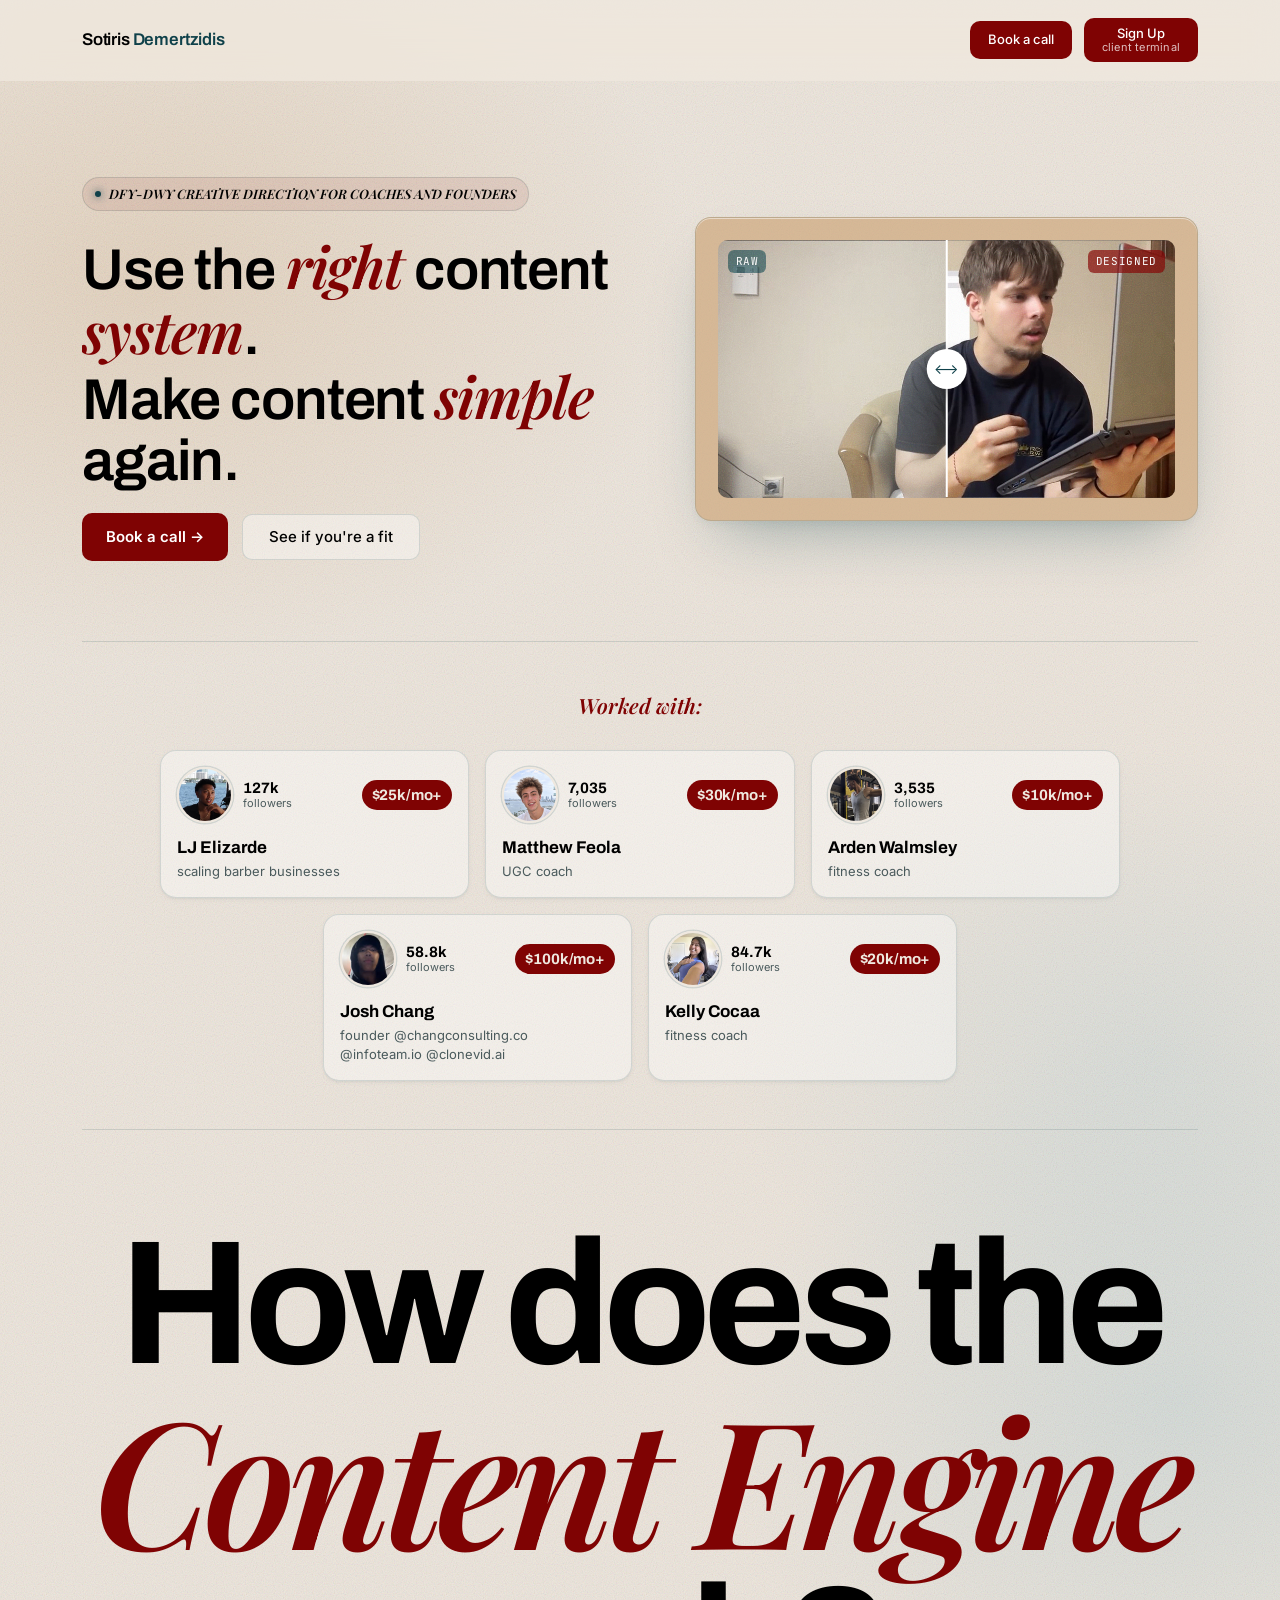
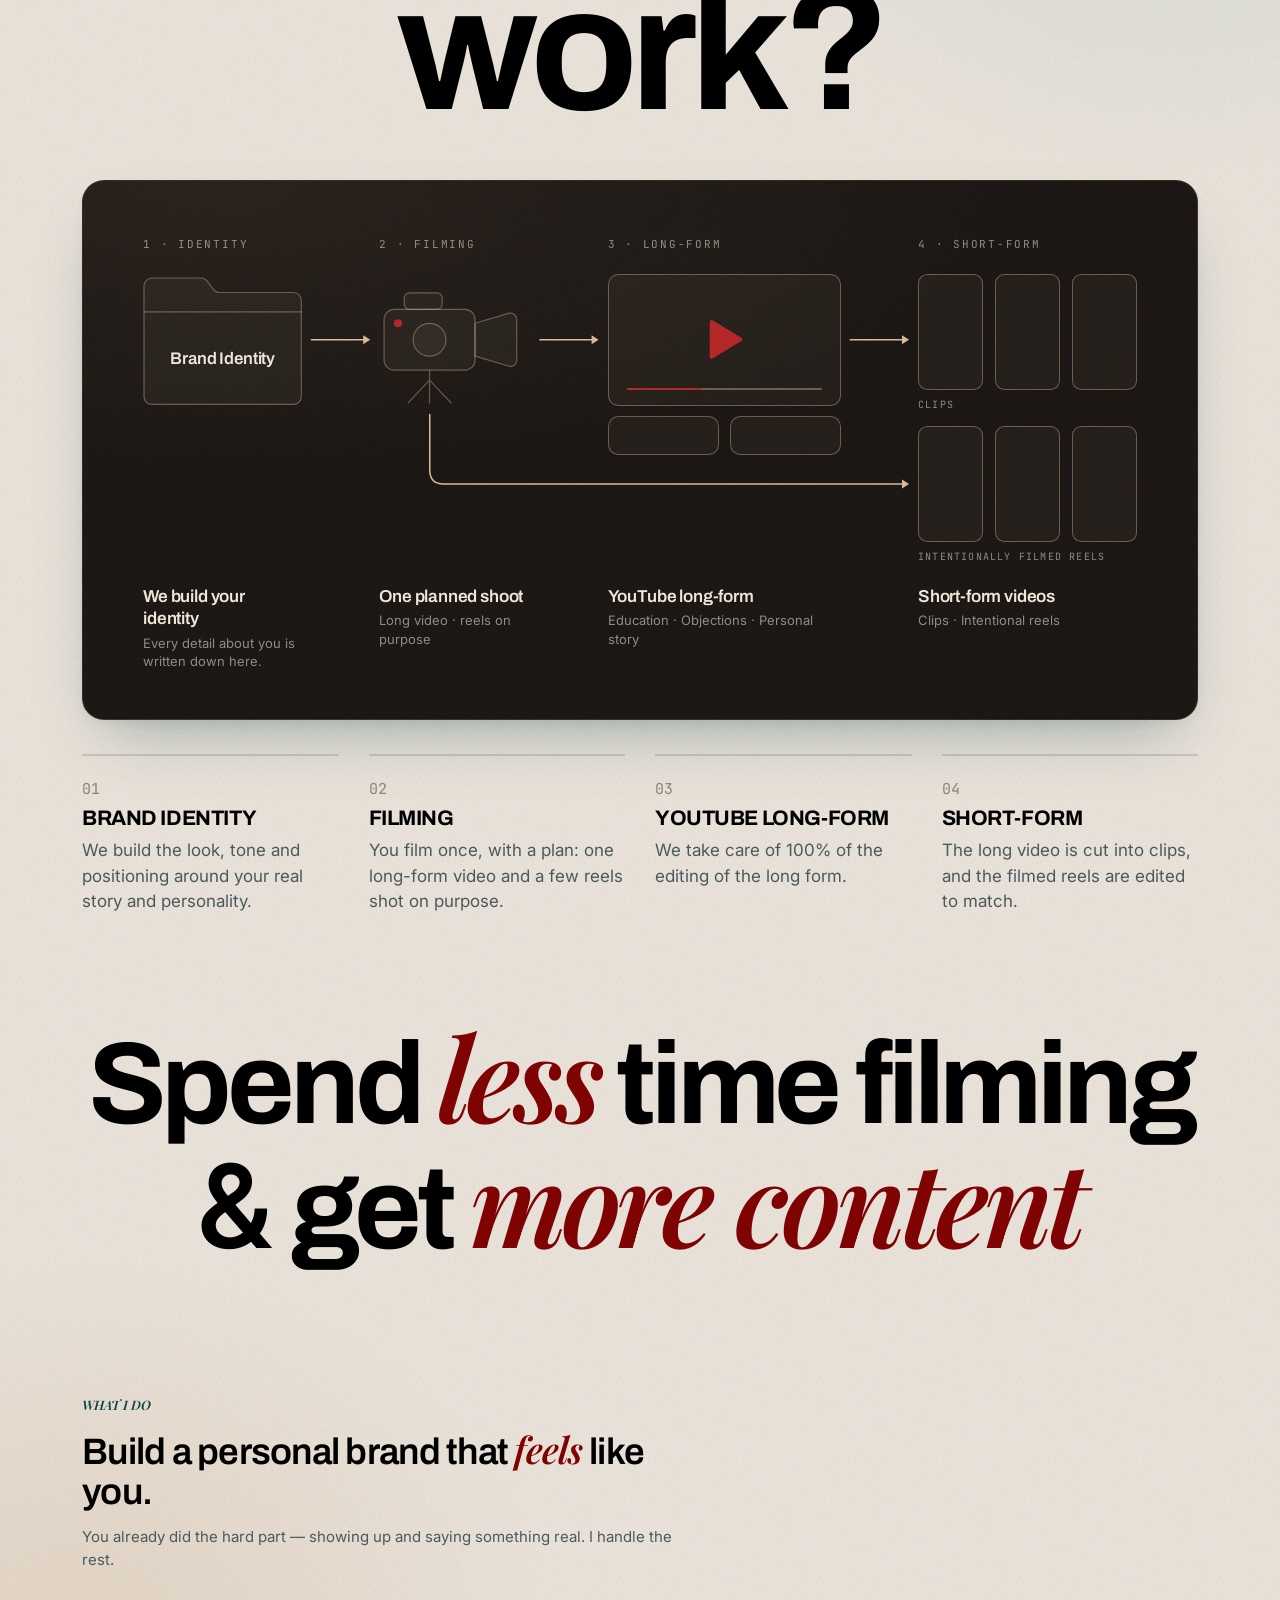
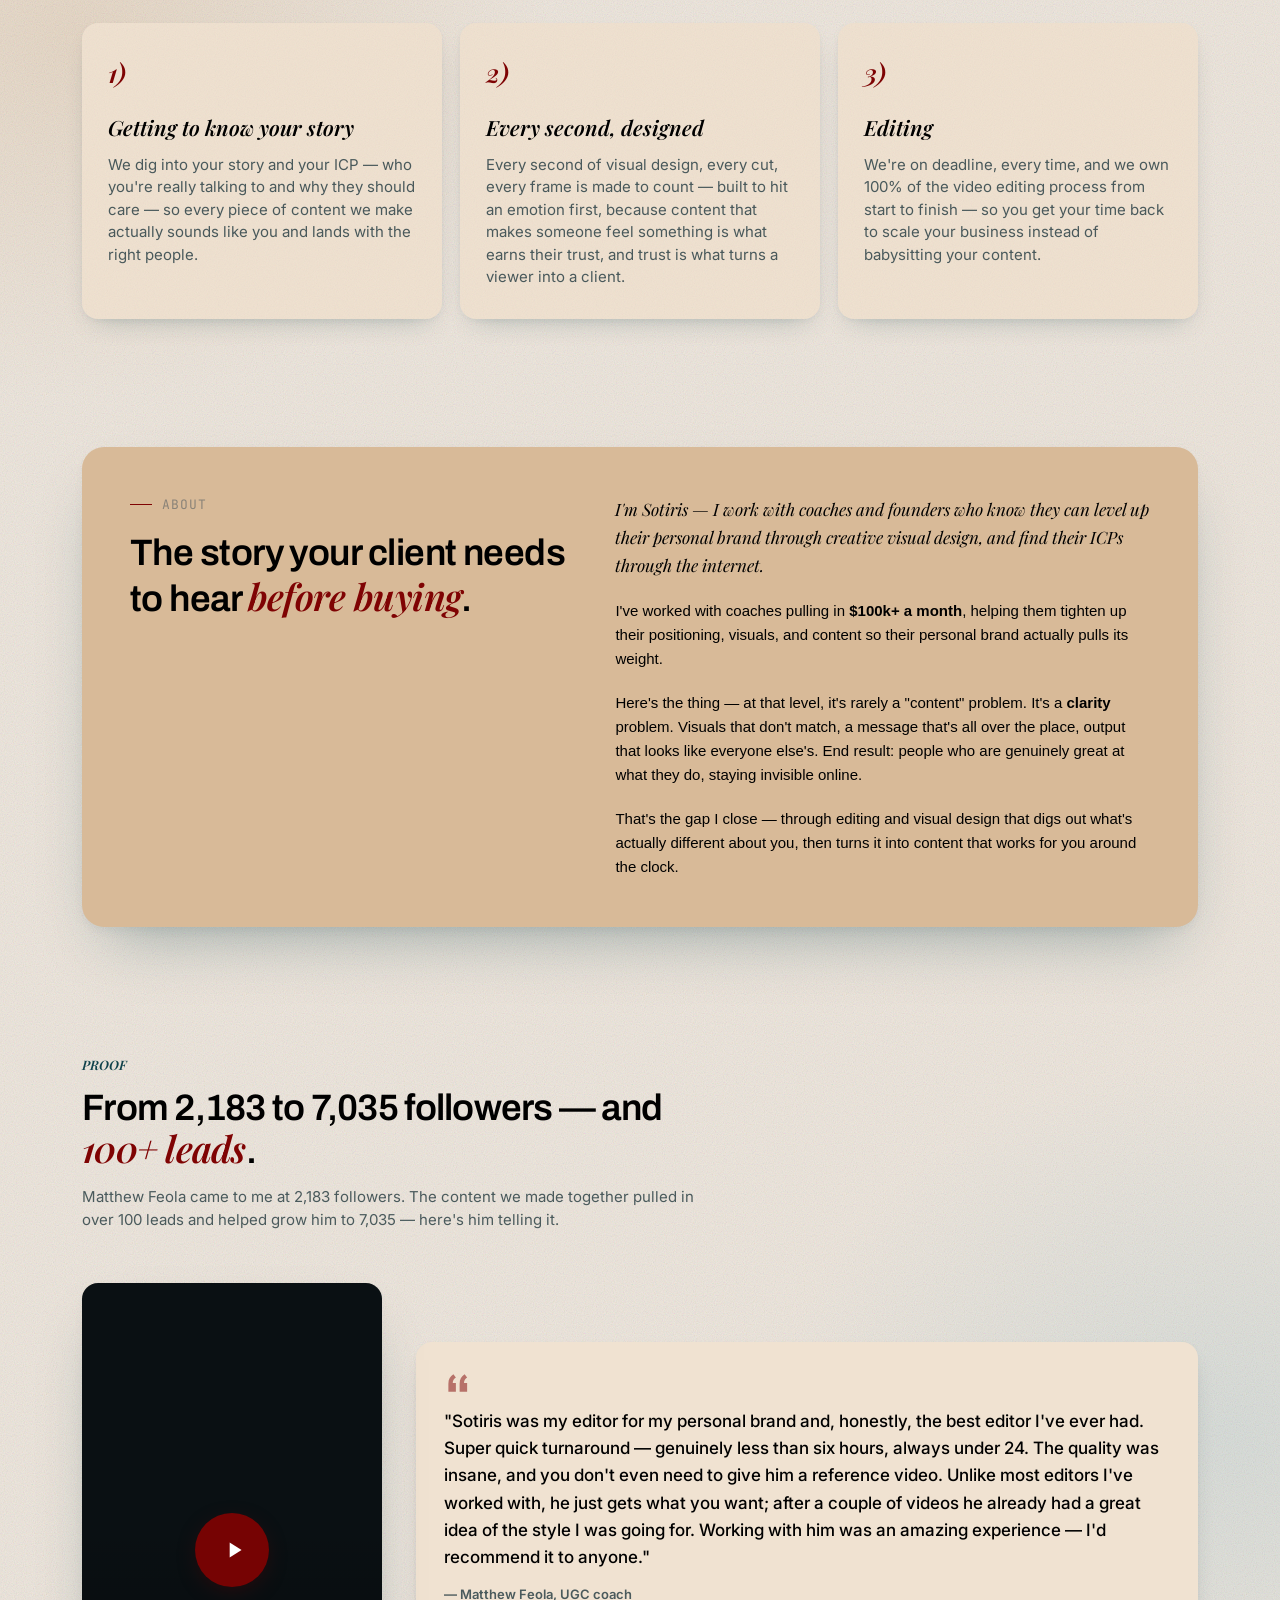
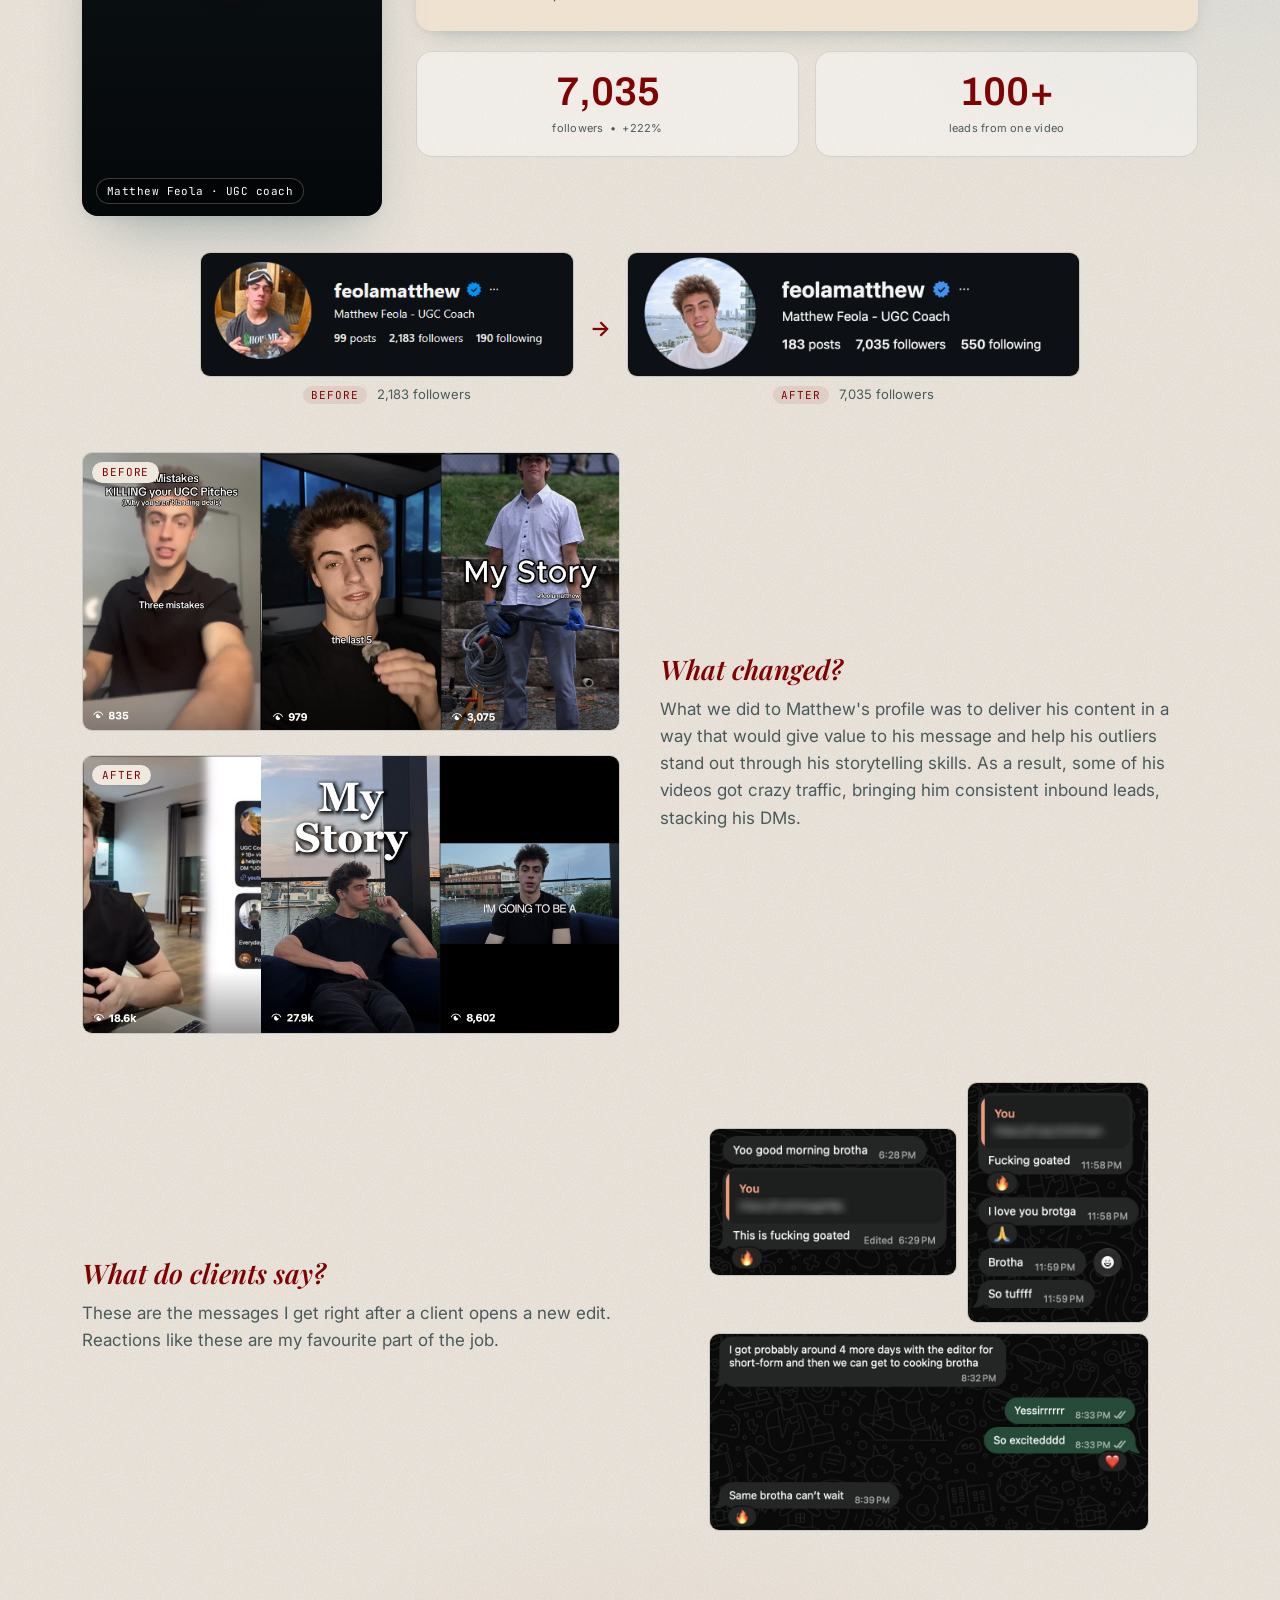
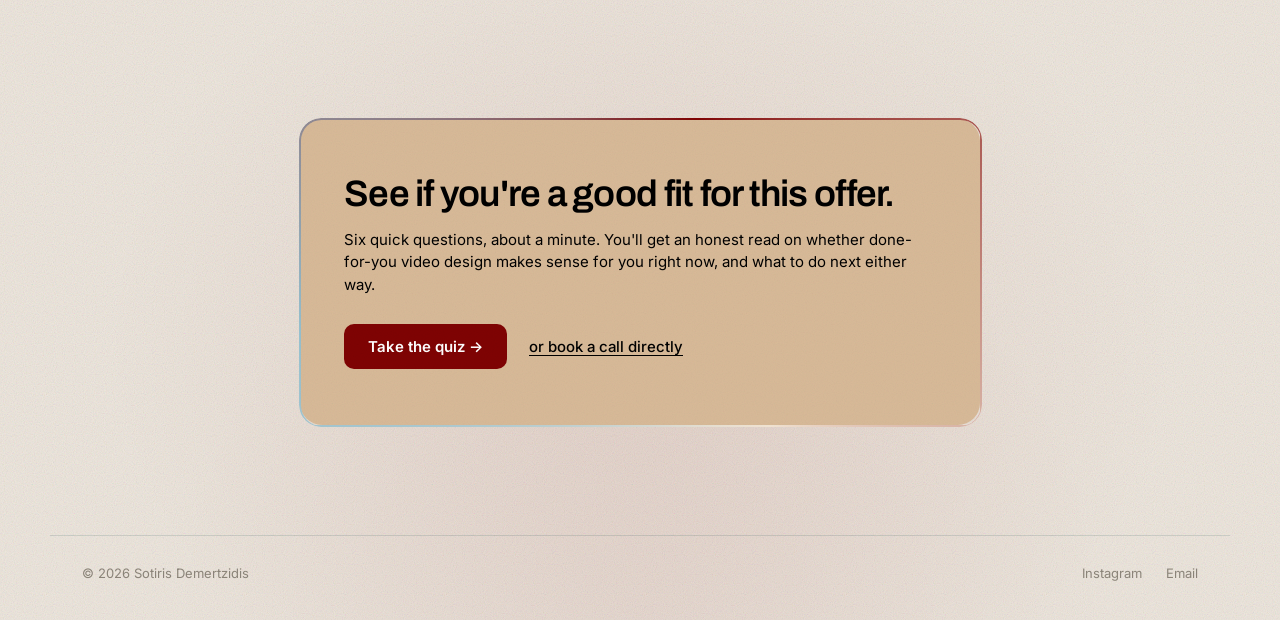
==== index.html @ cde263c0 "Client DM section: top two screenshots cropped and side by side Co-Authored-By: Devin AI <158243242+" ====
<!DOCTYPE html>
<html lang="en">
<head>
<meta charset="UTF-8">
<meta name="viewport" content="width=device-width, initial-scale=1.0">
<meta name="theme-color" content="#EFE8DF">
<link rel="icon" type="image/svg+xml" href="/favicon.svg">
<link rel="icon" href="/favicon.ico" sizes="any">
<link rel="icon" type="image/png" sizes="48x48" href="/assets/favicon-48.png">
<link rel="icon" type="image/png" sizes="192x192" href="/assets/favicon-192.png">
<link rel="apple-touch-icon" href="/assets/apple-touch-icon.png">
<title>Sotiris Demertzidis — DFY Editing for Coaches & Founders</title>
<!-- head:phase8 -->
<meta name="description" content="Done-for-you video design for coaches and founders. I find the emotion in your raw footage and turn it into content that earns trust — and give you a dashboard to watch it work.">
<link rel="canonical" href="https://www.sotirisdemertzidis.com/">
<meta property="og:type" content="website">
<meta property="og:url" content="https://www.sotirisdemertzidis.com/">
<meta property="og:title" content="Sotiris Demertzidis — DFY Editing for Coaches & Founders">
<meta property="og:description" content="Done-for-you video design for coaches and founders. I find the emotion in your raw footage and turn it into content that earns trust — and give you a dashboard to watch it work.">
<meta property="og:image" content="https://www.sotirisdemertzidis.com/assets/og-card.jpg">
<meta property="og:image:width" content="1200">
<meta property="og:image:height" content="630">
<meta property="og:image:alt" content="Sotiris Demertzidis — done-for-you video design for coaches and founders">
<meta property="og:site_name" content="Sotiris Demertzidis">
<meta name="twitter:card" content="summary_large_image">
<meta name="twitter:title" content="Sotiris Demertzidis — DFY Editing for Coaches & Founders">
<meta name="twitter:description" content="Done-for-you video design for coaches and founders. I find the emotion in your raw footage and turn it into content that earns trust — and give you a dashboard to watch it work.">
<meta name="twitter:image" content="https://www.sotirisdemertzidis.com/assets/og-card.jpg">

<link rel="preconnect" href="https://fonts.googleapis.com">
<link rel="preconnect" href="https://fonts.gstatic.com" crossorigin>
<link href="https://fonts.googleapis.com/css2?family=Archivo:wght@500;600;700&family=Playfair+Display:ital,wght@1,600&family=Inter:wght@400;500;600&family=JetBrains+Mono:wght@400;500;600&display=swap" rel="stylesheet">
<link rel="stylesheet" href="/assets/styles.css">
<style>
:root {
  --ink: #000000;
}


  body {
    background: var(--bg);
    color: var(--ink);
    font-family: var(--font-body);
    line-height: 1.5;
    overflow-x: hidden;
    position: relative;
  }

  /* Ambient background — anchored to the page, scrolls with content */
  .ambient {
    position: absolute;
    inset: 0;
    z-index: 0;
    pointer-events: none;
    overflow: hidden;
  }
  .ambient-blob { position: absolute; inset: 0; }
  /* Glows spread down the whole page so the side margins never read flat.
     Static (no drift) — they stay fixed relative to the page as it scrolls. */
  .ambient-blob-1 {
    background: radial-gradient(ellipse 900px 640px at 12% 4%, rgba(216, 186, 152, 0.40), transparent 60%);
  }
  .ambient-blob-2 {
    background: radial-gradient(ellipse 760px 620px at 92% 20%, rgba(150, 192, 206, 0.26), transparent 60%);
  }
  .ambient-blob-3 {
    background: radial-gradient(ellipse 820px 640px at 6% 46%, rgba(216, 186, 152, 0.32), transparent 58%);
  }
  .ambient-blob-4 {
    background: radial-gradient(ellipse 780px 640px at 96% 66%, rgba(150, 192, 206, 0.24), transparent 58%);
  }
  .ambient-blob-5 {
    background: radial-gradient(ellipse 900px 720px at 50% 96%, rgba(127, 3, 3, 0.07), transparent 60%);
  }

  .noise {
    position: absolute;
    inset: 0;
    z-index: 1;
    pointer-events: none;
    opacity: 0.24;
    mix-blend-mode: multiply;
    background-image: var(--grain);
  }

  .wrap {
    position: relative;
    z-index: 2;
    max-width: 1180px;
    margin: 0 auto;
    padding: 0 32px;
  }

  a:focus-visible,
  button:focus-visible {
    outline: 2px solid var(--maroon);
    outline-offset: 3px;
    border-radius: var(--radius-1);
  }

  @media (max-width: 480px) {
    .wrap, .nav-inner { padding-left: 20px; padding-right: 20px; }
  }

  /* ---------- NAV ---------- */
  /* The only nav on the site that actually floats over content. The blur,
     background and border come from the shared sheet; only these differ. */
  nav {
    position: sticky;
    top: 0;
    z-index: 50;
    border-bottom-color: transparent;
    transition: border-color var(--dur-base) var(--ease-out);
  }
  nav.scrolled { border-bottom-color: var(--glass-border); }

  /* A soft edge where content passes under the bar, instead of a hard 1px
     rule drawn whether or not anything is behind it yet. */
  nav::before {
    content: '';
    position: absolute;
    left: 0;
    right: 0;
    top: 100%;
    height: 16px;
    pointer-events: none;
    opacity: 0;
    background: linear-gradient(to bottom, rgba(239, 232, 223, 0.6), transparent);
    transition: opacity var(--dur-base) var(--ease-out);
  }
  nav.scrolled::before { opacity: 1; }

  nav::after {
    content: '';
    position: absolute;
    left: 0;
    bottom: -1px;
    height: 2px;
    width: var(--scroll-progress, 0%);
    background: var(--maroon);
  }
  .nav-cta {
    font-size: var(--text-xs);
    font-weight: 500;
    padding: 9px 18px;
    border-radius: var(--radius-2);
    background: var(--accent);
    color: #fff;
    box-shadow: 0 0 0 0 rgba(127,3,3,0.35);
    transition: box-shadow var(--dur-base) var(--ease-out), transform var(--dur-press) var(--ease-out);
  }

  .nav-actions {
    display: flex;
    align-items: center;
    gap: 12px;
  }
  .nav-terminal {
    font-family: var(--font-body);
    font-weight: 500;
    padding: 7px 18px;
    border-radius: var(--radius-2);
    background: var(--accent);
    color: #fff;
    box-shadow: 0 0 0 0 rgba(127,3,3,0.35);
    transition: box-shadow var(--dur-base) var(--ease-out), transform var(--dur-press) var(--ease-out);
    display: flex;
    flex-direction: column;
    align-items: center;
    line-height: 1.25;
  }
  .nav-terminal .terminal-title {
    font-size: var(--text-xs);
    font-weight: 500;
  }
  .nav-terminal .terminal-sub {
    font-size: var(--text-2xs);
    font-weight: 400;
    text-transform: lowercase;
    letter-spacing: 0.02em;
    color: rgba(255,255,255,0.75);
  }

  @media (max-width: 480px) {
    .nav-inner { padding-top: 14px; padding-bottom: 14px; }
    .logo { font-size: var(--text-sm); }
    .nav-actions { gap: 8px; }
    .nav-cta { padding: 8px 12px; font-size: var(--text-xs); }
    .nav-terminal { padding: 6px 12px; }
    .nav-terminal .terminal-title { font-size: var(--text-xs); }
    .nav-terminal .terminal-sub { display: none; }
  }

  /* ---------- HERO ---------- */
  .hero {
    padding: 96px 0 80px;
    display: grid;
    grid-template-columns: 1.05fr 0.95fr;
    gap: 56px;
    align-items: center;
  }
  @media (max-width: 900px) {
    .hero { grid-template-columns: 1fr; padding: 56px 0 48px; }
  }
  .eyebrow { letter-spacing: 0; margin-bottom: 24px; color: var(--ink); }


  h1 {
    font-family: var(--font-display);
    font-weight: 600;
    font-size: var(--text-display);
    line-height: 1.06;
    letter-spacing: -0.02em;
    margin-bottom: 22px;
  }
  h1 .accent-italic {
    color: var(--maroon);
    font-family: var(--font-serif);
    font-style: italic;
    font-weight: 600;
  }

  h1 .reveal-line { display: block; overflow: hidden; }
  h1 .reveal-inner { display: block; }



  .hero-ctas { display: flex; gap: 14px; align-items: center; flex-wrap: wrap; }

  .btn-primary {
    font-family: var(--font-body);
    font-weight: 600;
    font-size: var(--text-sm);
    padding: 13px 24px;
    border-radius: var(--radius-2);
    background: var(--accent);
    color: #fff;
    display: inline-flex;
    align-items: center;
    gap: 8px;
    transition: box-shadow var(--dur-base) var(--ease-out), transform var(--dur-press) var(--ease-out);
    box-shadow: 0 0 0 0 rgba(127,3,3,0.35);
  }

  /* ---------- SIGNATURE: Clip breakdown card ---------- */
  .clip-card {
    background: var(--tan);
    border: 1px solid var(--glass-border);
    border-radius: var(--radius-3);
   
    padding: 22px;
    box-shadow: var(--shadow-3), inset 0 1px 0 rgba(255, 255, 255, 0.5);
    position: relative;
  }
  @media (prefers-reduced-motion: reduce) {
  }

  /* Raw vs. designed drag reveal */
  .baf-frame {
    position: relative;
    width: 100%;
    aspect-ratio: 16 / 9;
    border-radius: var(--radius-2);
    overflow: hidden;
    user-select: none;
    touch-action: none;
  }
  .baf-side {
    position: absolute;
    inset: 0;
    background-size: cover;
    background-position: center;
  }
  .baf-designed { clip-path: inset(0 0 0 50%); }
  .baf-img {
    position: absolute;
    inset: 0;
    width: 100%;
    height: 100%;
    object-fit: cover;
    display: block;
  }
  .baf-tag {
    position: absolute;
    top: 10px;
    left: 10px;
    font-family: var(--font-mono);
    font-size: var(--text-2xs);
    letter-spacing: 0.06em;
    color: #fff;
    background: rgba(15,65,74,0.6);
    padding: 3px 8px;
    border-radius: var(--radius-1);
  }
  .baf-designed .baf-tag { left: auto; right: 10px; background: rgba(127,3,3,0.68); }
  /* The handle is a full-width layer moved with translateX only. It used to be
     a 2px strip positioned with `left`, which forces layout on every frame of
     a drag — the one property this gesture must not touch. */
  .baf-handle {
    position: absolute;
    top: 0;
    bottom: 0;
    left: 0;
    width: 100%;
    z-index: 3;
    pointer-events: none;
    will-change: transform;
    transform: translateX(50%);
  }
  .baf-line {
    position: absolute;
    top: 0;
    bottom: 0;
    left: 0;
    width: 2px;
    margin-left: -1px;
    background: #fff;
  }
  .baf-grip {
    position: absolute;
    top: 50%;
    left: 0;
    transform: translate(-50%, -50%);
    width: 40px;
    height: 40px;
    pointer-events: auto;
    cursor: ew-resize;
    background: #fff;
    color: var(--midnight);
    border-radius: 50%;
    display: flex;
    align-items: center;
    justify-content: center;
    font-size: 14px;
    box-shadow: 0 6px 16px rgba(0,0,0,0.3);
    transition: transform var(--dur-press) var(--ease-out);
  }
  /* Feedback on grab, not on release. */
  .baf-frame.dragging .baf-grip { transform: translate(-50%, -50%) scale(0.92); }

  /* The handle spans the whole frame, so the global focus ring would draw a
     rectangle around the entire image. Put the ring on the grip instead —
     !important because the global rule uses it too. */
  .baf-handle:focus-visible { outline: none !important; }
  .baf-handle:focus-visible .baf-grip {
    box-shadow: 0 0 0 3px var(--accent), 0 6px 16px rgba(0,0,0,0.3);
  }

  .baf-grain {
    position: absolute;
    inset: 0;
    z-index: 2;
    pointer-events: none;
    opacity: 0.28;
    mix-blend-mode: overlay;
    background-image: var(--grain);
  }

  /* ---------- SECTIONS ---------- */
  section { padding: 88px 0; position: relative; }
  .section-head { max-width: 620px; margin-bottom: 52px; }
  .section-eyebrow {
    font-family: var(--font-serif);
    font-style: italic;
    font-weight: 600;
    font-size: var(--text-xs);
    color: var(--accent-soft);
    letter-spacing: 0;
    margin-bottom: 14px;
    display: block;
  }
  h2 .accent-italic {
    color: var(--maroon);
    font-family: var(--font-serif);
    font-style: italic;
    font-weight: 600;
  }
  h2 {
    font-family: var(--font-display);
    font-weight: 600;
    font-size: var(--text-h2);
    line-height: var(--leading-tight);
    letter-spacing: var(--tracking-display);
    margin-bottom: 14px;
  }
  .section-sub { color: var(--ink-dim); font-size: var(--text-sm); }
  /* ---------- RESULTS / TESTIMONIAL ---------- */
  .tm-grid { display: grid; grid-template-columns: 300px 1fr; gap: 34px; align-items: center; }
  @media (max-width: 880px) { .tm-grid { grid-template-columns: 1fr; } }

  .tm-video {
    position: relative; width: 100%; max-width: 300px; margin: 0 auto; aspect-ratio: 9 / 16;
    border-radius: var(--radius-3); overflow: hidden;
    background: #0A1013; cursor: pointer; box-shadow: var(--shadow-3);
  }
  .tm-video-poster { width: 100%; height: 100%; object-fit: cover; display: block; }
  .tm-video::after { content: ''; position: absolute; inset: 0; background: linear-gradient(180deg, rgba(0,0,0,0) 45%, rgba(0,0,0,0.5)); pointer-events: none; }
  .tm-video.playing::after, .tm-video.playing .tm-play, .tm-video.playing .tm-video-badge { display: none; }
  .tm-play {
    position: absolute; top: 50%; left: 50%; transform: translate(-50%,-50%);
    width: 74px; height: 74px; border-radius: 50%; border: none; cursor: pointer; z-index: 2;
    background: rgba(127,3,3,0.92); color: #fff; display: flex; align-items: center; justify-content: center;
    box-shadow: var(--shadow-accent); transition: transform var(--dur-press) var(--ease-out), background var(--dur-fast) var(--ease-out);
  }
  .tm-play svg { width: 26px; height: 26px; margin-left: 3px; }
  .tm-play::before {
    content: '';
    position: absolute;
    inset: -8px;
    border-radius: 50%;
    border: 2px solid rgba(255,255,255,0.5);
    opacity: 0;
    transition: opacity var(--dur-base) var(--ease-out);
  }
  /* The ring used to pulse forever to say "playable". The triangle already
     says that; the ring now answers the pointer instead. */
  @media (hover: hover) and (pointer: fine) {
    .tm-play:hover::before { animation: tm-ring 2.4s ease-out infinite; opacity: 1; }
  }
  .tm-play:focus-visible::before { animation: tm-ring 2.4s ease-out infinite; opacity: 1; }
  @keyframes tm-ring { 0% { transform: scale(1); opacity: 0.6; } 100% { transform: scale(1.5); opacity: 0; } }
  .tm-video-badge {
    position: absolute; left: 14px; bottom: 12px; z-index: 2;
    font-family: var(--font-mono); font-size: var(--text-2xs); letter-spacing: 0.04em; color: #fff;
    background: rgba(0,0,0,0.42); border: 1px solid rgba(255,255,255,0.22); padding: 4px 10px; border-radius: var(--radius-pill);
  }
  .tm-video iframe { position: absolute; inset: 0; width: 100%; height: 100%; border: 0; }

  .tm-proof { display: flex; flex-direction: column; gap: 20px; justify-content: center; }
  .tm-quote { background: var(--tan-light); border-radius: var(--radius-3); padding: 26px 28px; box-shadow: var(--shadow-2); }
  .tm-quote-mark { width: 30px; height: 30px; color: var(--maroon); opacity: 0.5; margin-bottom: 4px; }
  .tm-quote p { font-family: var(--font-body); font-style: normal; font-weight: 500; font-size: var(--text-md); line-height: 1.6; color: var(--ink); }
  .tm-quote-by { margin-top: 14px; font-size: var(--text-xs); color: var(--ink-dim); font-weight: 600; }

  .tm-stat-row { display: grid; grid-template-columns: 1fr 1fr; gap: 16px; }
  @media (max-width: 420px) { .tm-stat-row { grid-template-columns: 1fr; } }
  .tm-stat { background: var(--glass-bg); border: 1px solid var(--glass-border); border-radius: var(--radius-3); padding: 20px; -webkit-backdrop-filter: blur(12px); backdrop-filter: blur(12px); text-align: center; }
  .tm-stat-value { font-family: var(--font-display); font-weight: 600; font-size: var(--text-2xl); color: var(--maroon); font-variant-numeric: tabular-nums; line-height: 1; }
  .tm-stat-label { font-size: var(--text-2xs); color: var(--ink-dim); margin-top: 8px; letter-spacing: 0.02em; }

  .tm-shots { display: flex; align-items: center; justify-content: center; gap: 16px; max-width: 880px; margin: 36px auto 0; }
  .tm-shots .tm-shot { flex: 1 1 0; min-width: 0; }
  @media (max-width: 640px) {
    .tm-shots { flex-direction: column; gap: 14px; }
    .tm-shots .tm-shot { flex: none; }
    .tm-shots .tm-shot-arrow { transform: rotate(90deg); }
  }
  .tm-shot { width: 100%; max-width: 560px; margin: 0; }
  .tm-shot-img { position: relative; border-radius: var(--radius-2); overflow: hidden; background: var(--bg-elevated); border: 1px solid var(--glass-border); min-height: 72px; display: flex; align-items: center; justify-content: center; }
  .tm-shot-img img { width: 100%; height: auto; display: block; }
  .tm-shot-img.tm-shot-missing { min-height: 96px; }
  .tm-shot-img.tm-shot-missing::after { content: 'Screenshot goes here'; position: absolute; font-family: var(--font-mono); font-size: var(--text-2xs); color: var(--ink-faint); padding: 0 10px; text-align: center; }
  .tm-shot figcaption { text-align: center; margin-top: 8px; font-size: var(--text-xs); color: var(--ink-dim); }
  .tm-shot-tag { font-family: var(--font-mono); font-size: var(--text-2xs); text-transform: uppercase; letter-spacing: 0.08em; padding: 2px 8px; border-radius: var(--radius-pill); background: var(--accent-dim); color: var(--maroon); margin-right: 6px; }
  .tm-shot-arrow { font-size: 22px; color: var(--maroon); font-weight: 600; line-height: 1; }
  .tm-ba { margin-top: 48px; }
  .tm-ba-stack { display: flex; flex-direction: column; gap: 24px; min-width: 0; }
  .tm-ba-label { font-family: var(--font-mono); font-size: var(--text-2xs); text-transform: uppercase; letter-spacing: 0.08em; padding: 2px 10px; border-radius: var(--radius-pill); background: var(--bg); color: var(--maroon); position: absolute; top: 10px; left: 10px; z-index: 1; box-shadow: var(--shadow-1, 0 1px 3px rgba(0,0,0,0.2)); }
  .tm-ba-grid { display: grid; grid-template-columns: 1fr 1fr; gap: 40px; width: 100%; align-items: center; }
  .tm-ba-media { display: flex; flex-direction: column; min-width: 0; position: relative; }
  .tm-ba-text h3 { font-family: var(--font-serif); font-style: italic; font-weight: 600; color: var(--maroon); font-size: var(--text-xl); line-height: var(--leading-tight); margin: 0 0 12px; }
  .tm-ba-text p { margin: 0; color: var(--ink-dim); font-size: var(--text-md); line-height: 1.6; }
  .tm-dm-shots { display: flex; flex-direction: column; align-items: center; gap: 10px; min-width: 0; width: 100%; max-width: 440px; margin: 0 auto; }
  .tm-dm-row { display: flex; align-items: center; gap: 10px; width: 100%; }
  .tm-dm-row .tm-shot { min-width: 0; }
  .tm-ba-pair { display: flex; width: 100%; border-radius: var(--radius-2); overflow: hidden; border: 1px solid var(--glass-border); }
  .tm-ba-pair .tm-shot { flex: 1 1 0; max-width: none; min-width: 0; }
  .tm-ba-pair .tm-shot-img { border: 0; border-radius: 0; }
  @media (max-width: 880px) { .tm-ba-grid { grid-template-columns: 1fr; gap: 24px; } .tm-ba-stack { width: 100%; max-width: 440px; margin: 0 auto; } .tm-ba-text { text-align: center; } }

  @media (prefers-reduced-motion: reduce) { .tm-play::before { animation: none; } }

  /* Services */
  .services-grid {
    display: grid;
    grid-template-columns: repeat(3, 1fr);
    gap: 18px;
  }
  @media (max-width: 900px) {
    .services-grid { grid-template-columns: 1fr; }
  }
  .service-card {
    position: relative;
    background: var(--tan-light);
    border-radius: var(--radius-3);
    padding: 30px 26px;
   
    box-shadow: var(--shadow-2);
    transition: background var(--dur-base) var(--ease-out), transform var(--dur-base) var(--ease-out), box-shadow var(--dur-base) var(--ease-out);
  }

  /* While the cursor is over the card the transform must track it 1:1.
     A transition on transform here restarts a tween every frame, which is
     the lag the old version had. Only the release eases. */
  .service-card.tilting {
    transition: background var(--dur-base) var(--ease-out), box-shadow var(--dur-base) var(--ease-out);
  }
  .service-card::after,
  .clip-card::after,
  .cta-card::after {
    content: '';
    position: absolute;
    inset: 0;
    border-radius: inherit;
    pointer-events: none;
    opacity: 0.09;
    mix-blend-mode: multiply;
    background-image: var(--grain);
  }
  .services-grid { perspective: 800px; }
  .service-icon {
    margin-bottom: 20px;
    font-family: var(--font-serif);
    font-style: italic;
    font-size: 26px;
    font-weight: 600;
    color: var(--maroon);
  }
  .service-card h3 {
    font-family: var(--font-serif);
    font-style: italic;
    font-size: var(--text-lg);
    font-weight: 600;
    margin-bottom: 10px;
  }
  .service-card p { font-size: var(--text-sm); color: var(--ink-dim); }

  /* Worked With */
  .worked-with {
    padding: 48px 0;
    border-top: 1px solid var(--glass-border);
    border-bottom: 1px solid var(--glass-border);
    text-align: center;
  }
  .worked-with-label {
    display: block;
    font-family: var(--font-serif);
    font-style: italic;
    font-weight: 600;
    font-size: var(--text-lg);
    color: var(--maroon);
    margin-bottom: 28px;
  }
  .client-row {
    display: flex;
    flex-wrap: wrap;
    justify-content: center;
    gap: 16px;
    max-width: 960px;
    margin: 0 auto;
    padding: 0;
    list-style: none;
  }
  .client-card {
    flex: 0 1 calc((100% - 32px) / 3);
    min-width: 0;
    padding: 16px;
    background: var(--glass-bg);
    border: 1px solid var(--glass-border);
    border-radius: var(--radius-3);
    box-shadow: var(--shadow-1);
    text-align: left;
    transition: transform var(--dur-base) var(--ease-out), box-shadow var(--dur-base) var(--ease-out);
  }
  @media (hover: hover) {
    .client-card:hover {
      position: relative;
      z-index: 1;
      transform: scale(1.04);
      box-shadow: var(--shadow-3);
    }
  }
  @media (prefers-reduced-motion: reduce) {
    .client-card { transition: none; }
    .client-card:hover { transform: none; }
  }
  .client-card-top {
    display: flex;
    flex-wrap: wrap;
    align-items: center;
    gap: 10px;
    margin-bottom: 14px;
  }
  .client-avatar {
    flex: none;
    width: 56px;
    height: 56px;
    border-radius: 50%;
    object-fit: cover;
    border: 2px solid var(--bg);
    box-shadow: 0 0 0 1.5px var(--glass-border);
    display: block;
  }
  .client-followers {
    display: flex;
    flex-direction: column;
    font-family: var(--font-display);
    font-weight: 700;
    font-size: var(--text-sm);
    line-height: 1.15;
    color: var(--ink);
  }
  .client-followers span {
    font-family: var(--font-body);
    font-weight: 400;
    font-size: var(--text-2xs);
    color: var(--ink-dim);
  }
  .client-bubble {
    margin-left: auto;
    padding: 6px 10px;
    border-radius: var(--radius-pill);
    background: var(--maroon);
    color: var(--bg);
    font-family: var(--font-display);
    font-weight: 700;
    font-size: var(--text-sm);
    line-height: 1.2;
    letter-spacing: -0.01em;
    white-space: nowrap;
  }
  .client-name {
    font-family: var(--font-display);
    font-weight: 700;
    font-size: var(--text-md);
    line-height: 1.25;
    color: var(--ink);
  }
  .client-about {
    margin-top: 4px;
    font-size: var(--text-xs);
    line-height: 1.45;
    color: var(--ink-dim);
    overflow-wrap: anywhere;
  }
  .client-about span { display: block; }
  @media (max-width: 900px) {
    .client-bubble { margin-left: 0; }
  }
  @media (max-width: 640px) {
    .client-row { gap: 12px; }
    .client-card { flex-basis: calc((100% - 12px) / 2); padding: 14px; }
    .client-card-top { gap: 8px; margin-bottom: 12px; }
    .client-avatar { width: 48px; height: 48px; }
    .client-bubble { padding: 5px 9px; font-size: var(--text-2xs); }
    .client-followers { font-size: var(--text-xs); }
  }

  /* About */
  /* Was 20px/40px against a 88px baseline — a quarter of the room its
     neighbours get. The card inside carries its own 48px, so this is the
     baseline minus that. */
  .about-section { padding: 40px 0; }
  .about-card {
    background: var(--tan);
    border-radius: var(--radius-4);
    padding: 48px;
    display: grid;
    grid-template-columns: 0.9fr 1.1fr;
    gap: 48px;
    align-items: start;
    transition: transform var(--dur-slow) var(--ease-out), box-shadow var(--dur-slow) var(--ease-out);
    cursor: default;
    box-shadow: var(--shadow-3);
  }
  @media (max-width: 800px) {
    .about-card { grid-template-columns: 1fr; padding: 36px 28px; }
  }
  .about-eyebrow {
    display: flex;
    align-items: center;
    gap: 10px;
    font-family: var(--font-mono);
    font-size: var(--text-xs);
    letter-spacing: 0.08em;
    color: var(--ink-faint);
    margin-bottom: 18px;
  }
  .about-eyebrow::before {
    content: '';
    width: 22px;
    height: 1px;
    background: var(--maroon);
    display: inline-block;
  }
  .about-heading {
    font-family: var(--font-display);
    font-weight: 600;
    font-size: var(--text-h2);
    line-height: 1.15;
    letter-spacing: -0.015em;
    color: var(--ink);
  }
  .about-heading .accent-italic {
    font-family: var(--font-serif);
    font-style: italic;
    color: var(--maroon);
  }
  .about-body p {
    font-family: var(--font-serif);
    font-style: italic;
    font-size: var(--text-md);
    line-height: 1.65;
    color: var(--ink);
    margin-bottom: 20px;
  }
  .about-body p strong {
    font-style: normal;
    font-weight: 600;
  }
  .about-body p:last-child { margin-bottom: 0; }
  .about-body p.casual {
    font-family: "Helvetica Neue", Helvetica, Arial, sans-serif;
    font-style: normal;
    font-weight: 400;
    font-size: var(--text-sm);
    line-height: 1.6;
  }
  .about-body p.casual strong {
    font-weight: 700;
  }

  /* CTA */
  .cta-section {
    text-align: center;
    padding: 100px 0 110px;
  }
  .cta-card {
    position: relative;
    isolation: isolate;
    max-width: 640px;
    margin: 0 auto;
    background: var(--tan);
    border-radius: var(--radius-4);
    padding: 56px 44px;
   
  }
  .cta-card::before {
    content: '';
    position: absolute;
    inset: -1.5px;
    border-radius: var(--radius-4);
    padding: 1.5px;
    background: conic-gradient(from var(--cta-ang, 20deg), var(--maroon), var(--tan-light), var(--skyblue), var(--maroon));
    -webkit-mask: linear-gradient(#000 0 0) content-box, linear-gradient(#000 0 0);
    -webkit-mask-composite: xor;
    mask-composite: exclude;
    z-index: -1;
  }
  @property --cta-ang {
    syntax: '<angle>';
    inherits: false;
    initial-value: 20deg;
  }
  @media (prefers-reduced-motion: reduce) {
  }
  .cta-card h2 { margin-bottom: 16px; }
  .cta-card p { color: var(--ink-dim); font-size: var(--text-sm); margin-bottom: 32px; }

  /* Outside <main> now, so width, gutters and layout come from the shared
     rule; the hairline above it is the only thing specific to this page. */
  footer { border-top: 1px solid var(--glass-border); }
  @media (max-width: 600px) {
    footer { flex-direction: column; gap: 12px; text-align: center; }
  }
  .footer-links { display: flex; gap: 24px; }

/* ---------- Pointer-only hover ----------
   A touch screen has no hover to leave, so an ungated :hover latches
   after a tap and the control stays lit until you tap something else. */
@media (hover: hover) and (pointer: fine) {
  .nav-cta:hover { box-shadow: var(--shadow-accent); transform: translateY(-1px); }

  .nav-terminal:hover { box-shadow: var(--shadow-accent); transform: translateY(-1px); }

  .btn-primary:hover { box-shadow: var(--shadow-accent); transform: translateY(-1px); }

  .tm-play:hover { transform: translate(-50%,-50%) scale(1.08); background: var(--maroon); }

  .service-card:hover {
      background: var(--tan);
      transform: translateY(-3px);
      box-shadow: var(--shadow-2);
    }

  .about-card:hover {
      transform: scale(1.015);
      box-shadow: var(--shadow-3);
    }

  footer a:hover { color: var(--ink-dim); }
}

/* ---------- Press ----------
   Feedback on pointer-down, not on release: waiting for the click to
   land is exactly the lag that makes an interface feel dead. */
.nav-cta:active,
.nav-terminal:active,
.btn-primary:active,
.tm-play:active {
  transform: scale(var(--press));
}
</style>
<style id="quiz-styles">
  /* ---------- Fit quiz (added; uses the page's own tokens) ---------- */
  .quiz-section { text-align: center; padding: 100px 0 110px; }
  .quiz-card { text-align: left; max-width: 680px; scroll-margin-top: 96px; }
  .quiz-card h2 { margin-bottom: 14px; }
  .quiz-card p { color: var(--ink); margin-bottom: 16px; }
  .quiz-card .quiz-lead { margin-bottom: 28px; }
  .quiz-card button.btn-primary { border: 0; cursor: pointer; }
  .quiz-card button.btn-primary:active { transform: scale(var(--press)); }
  .quiz-actions { display: flex; flex-wrap: wrap; align-items: center; gap: 14px 22px; }
  .quiz-link {
    font-family: var(--font-body); font-size: var(--text-sm); font-weight: 500; color: var(--ink);
    text-decoration: underline; text-underline-offset: 3px; background: none; border: 0; padding: 0; cursor: pointer;
  }
  .quiz-meta {
    font-family: var(--font-mono); font-size: var(--text-2xs); letter-spacing: 0.08em; text-transform: uppercase;
    color: var(--ink); margin-bottom: 12px;
  }
  .quiz-bar { height: 4px; border-radius: var(--radius-pill); background: rgba(15, 65, 74, 0.16); overflow: hidden; margin-bottom: 30px; }
  .quiz-bar > span { display: block; height: 100%; background: var(--accent); border-radius: var(--radius-pill); transition: width var(--dur-slow) var(--ease-out); }
  .quiz-q { font-size: clamp(1.3rem, 2.8vw, var(--text-xl)); line-height: 1.2; margin-bottom: 22px; }
  .quiz-q:focus { outline: none; }
  .quiz-opts { display: grid; gap: 10px; }
  .quiz-opt {
    display: flex; align-items: center; gap: 14px; width: 100%; min-height: 54px; text-align: left;
    font-family: var(--font-body); font-weight: 500; font-size: var(--text-sm); line-height: 1.35; color: var(--ink);
    background: rgba(255, 255, 255, 0.55); border: 1px solid var(--glass-border); border-radius: var(--radius-3);
    padding: 14px 18px; cursor: pointer;
    transition: border-color var(--dur-base) var(--ease-out), background var(--dur-base) var(--ease-out), transform var(--dur-press) var(--ease-out), box-shadow var(--dur-base) var(--ease-out);
  }
  .quiz-opt:active { transform: scale(var(--press)); }
  .quiz-opt.selected { border-color: var(--accent); background: #fff; box-shadow: 0 0 0 1px var(--accent); }
  .quiz-key {
    flex: none; width: 26px; height: 26px; border-radius: var(--radius-1); display: grid; place-items: center;
    font-family: var(--font-mono); font-size: var(--text-2xs); color: var(--ink);
    border: 1px solid var(--glass-border); background: rgba(255, 255, 255, 0.6);
  }
  .quiz-opt.selected .quiz-key { background: var(--accent); border-color: var(--accent); color: #fff; }
  .quiz-back {
    margin-top: 22px; background: none; border: 0; padding: 4px 0; cursor: pointer;
    font-family: var(--font-body); font-size: var(--text-sm); font-weight: 500; color: var(--ink);
    text-decoration: underline; text-underline-offset: 3px;
  }
  .quiz-back[hidden] { display: none; }
  .quiz-badge {
    display: inline-flex; align-items: center; font-family: var(--font-serif); font-style: italic; font-weight: 600;
    font-size: var(--text-sm); color: var(--maroon); background: rgba(255, 255, 255, 0.55);
    border: 1px solid var(--glass-border); padding: 6px 12px; border-radius: var(--radius-pill); margin-bottom: 20px;
  }
  .quiz-result .quiz-actions { margin-top: 26px; }
  @media (hover: hover) and (pointer: fine) {
    .quiz-opt:hover { border-color: var(--accent); background: rgba(255, 255, 255, 0.85); transform: translateY(-1px); }
    .quiz-link:hover, .quiz-back:hover { color: var(--accent); }
  }
  @media (max-width: 600px) {
    .quiz-section { padding-top: 72px; }
    .quiz-card { padding: 34px 22px; }
    .quiz-opt { padding: 13px 14px; }
  }
  @media (prefers-reduced-motion: reduce) {
    .quiz-opt, .quiz-bar > span { transition: none; }
  }
</style>
<style id="engine-styles">
  /* ---------- CONTENT ENGINE BOARD ----------
     A dark flow board on the light page: brand identity -> filming ->
     YouTube long-form -> short-form (clips from the long video, plus reels
     filmed on purpose). The arrows are drawn by the last <script> on the
     page from where the pieces actually sit, so they survive any reflow. */
  #engine { padding-bottom: 40px; }
  #engine .section-head { max-width: none; margin-bottom: clamp(22px, 3.4vw, 48px); container-type: inline-size; }
  #engine-title {
    font-weight: 700;
    font-size: 15.8cqw;
    line-height: 0.98;
    letter-spacing: -0.045em;
    text-align: center;
    margin-bottom: 0;
  }
  #engine-title span { display: block; white-space: nowrap; }

  .eng-board {
    --eng-line: rgba(216, 186, 152, 0.4);
    --eng-fill: rgba(216, 186, 152, 0.05);
    --eng-ink: #EFE6DA;
    --eng-ink-dim: rgba(239, 230, 218, 0.56);
    --eng-red: #B4282A;
    position: relative;
    container-type: inline-size;
    overflow: hidden;
    border-radius: var(--radius-4);
    border: 1px solid rgba(216, 186, 152, 0.16);
    background:
      radial-gradient(120% 90% at 12% 0%, rgba(216, 186, 152, 0.07), transparent 60%),
      #15100D;
    box-shadow: var(--shadow-3);
    color: var(--eng-ink);
  }
  .eng-board::after {
    content: ""; position: absolute; inset: 0; pointer-events: none;
    background-image: var(--grain); opacity: 0.08; mix-blend-mode: screen;
  }
  .eng-flow {
    --eng-h: clamp(80px, 11.8cqw, 140px);
    --eng-card-h: calc(var(--eng-h) * 0.88);
    position: relative; z-index: 1;
    display: grid;
    grid-template-columns: repeat(4, auto);
    grid-template-rows: auto 1fr auto;
    justify-content: space-between;
    row-gap: clamp(14px, 2cqw, 22px);
    padding: clamp(26px, 5cqw, 56px) clamp(22px, 5.4cqw, 62px) clamp(24px, 4.4cqw, 50px);
  }
  .eng-step {
    display: grid; grid-row: 1 / span 3; grid-template-rows: subgrid;
    min-width: 0; padding: 0; border: 0; background: none;
    font: inherit; color: inherit; text-align: left;
  }
  .eng-label, .eng-row-label {
    font-family: var(--font-mono); font-size: var(--text-2xs); line-height: 1.4;
    letter-spacing: 0.16em; text-transform: uppercase;
    color: var(--eng-ink-dim);
  }
  /* Text never widens a column: the art sets the width, text wraps to it. */
  .eng-label, .eng-cap, .eng-row-label { display: block; width: 0; min-width: 100%; }
  .eng-art { display: block; }
  .eng-art svg { display: block; overflow: visible; }
  .eng-ico { height: var(--eng-h); width: auto; }
  .eng-ico * { vector-effect: non-scaling-stroke; }
  .eng-stroke {
    fill: var(--eng-fill); stroke: var(--eng-line); stroke-width: 1.2;
    stroke-linejoin: round; stroke-linecap: round;
  }
  .eng-red { fill: var(--eng-red); }

  .eng-folder { display: block; position: relative; width: max-content; }
  .eng-folder-face {
    position: absolute; left: 0; right: 0; top: 30%; bottom: 0;
    display: flex; align-items: center; justify-content: center;
  }
  .eng-folder-name {
    font-family: var(--font-display); font-weight: 600;
    font-size: calc(var(--eng-h) * 0.128); line-height: 1.1;
    letter-spacing: var(--tracking-tight); white-space: nowrap;
  }

  .eng-player, .eng-thumbs i, .eng-cards i {
    display: block;
    border: 1px solid var(--eng-line); border-radius: calc(var(--eng-h) * 0.08);
    background: var(--eng-fill);
    transition: border-color var(--dur-slow) var(--ease-out), background-color var(--dur-slow) var(--ease-out);
  }
  .eng-player {
    position: relative; height: var(--eng-h); aspect-ratio: 16 / 9;
    display: grid; place-items: center;
  }
  .eng-player svg { width: 16%; height: auto; }
  .eng-player::after {
    content: ""; position: absolute; left: 8%; right: 8%; bottom: 11%; height: 2px; border-radius: 2px;
    background: linear-gradient(90deg, var(--eng-red) 38%, var(--eng-line) 38%);
  }
  .eng-thumbs { display: flex; gap: calc(var(--eng-h) * 0.08); margin-top: calc(var(--eng-h) * 0.08); }
  .eng-thumbs i { flex: 1; height: calc(var(--eng-h) * 0.3); }

  .eng-shorts { display: grid; row-gap: calc(var(--eng-h) * 0.11); }
  .eng-row { display: block; }
  .eng-cards { display: flex; gap: calc(var(--eng-h) * 0.09); width: max-content; }
  .eng-cards i { height: var(--eng-card-h); aspect-ratio: 9 / 16; border-radius: calc(var(--eng-h) * 0.07); }
  .eng-row-label { margin-top: 8px; font-size: 0.625rem; letter-spacing: 0.12em; }

  .eng-cap-title {
    display: block;
    font-family: var(--font-display); font-weight: 600; font-size: clamp(var(--text-sm), 1.55cqw, 1.125rem);
    line-height: var(--leading-snug); letter-spacing: var(--tracking-tight);
  }
  .eng-cap-sub { display: block; margin-top: 3px; font-size: var(--text-xs); line-height: 1.4; color: var(--eng-ink-dim); }

  .eng-arrows { position: absolute; inset: 0; z-index: 1; width: 100%; height: 100%; pointer-events: none; overflow: visible; }
  .eng-line {
    fill: none; stroke: #D8BA98; stroke-width: 1.5; stroke-linecap: round; stroke-linejoin: round;
    stroke-dasharray: 1; stroke-dashoffset: 0;
  }
  .eng-head { fill: #D8BA98; }


  /* The four steps in words, under the board. */
  .eng-list {
    list-style: none; margin: clamp(22px, 3vw, 34px) 0 0; padding: 0;
    display: grid; grid-template-columns: repeat(4, 1fr); gap: clamp(18px, 2.4vw, 30px);
  }
  .eng-list li {
    position: relative; padding-top: 22px;
    border-top: 2px solid rgba(0, 0, 0, 0.13);
  }

  /* Closing line under the steps, set like the section title. */
  .eng-outro { container-type: inline-size; margin-top: clamp(56px, 8vw, 104px); }
  .eng-outro p {
    font-family: var(--font-display); font-weight: 700; color: var(--ink);
    font-size: 10.4cqw; line-height: 1; letter-spacing: -0.045em; text-align: center;
  }
  .eng-outro p > span { display: block; white-space: nowrap; }
  /* Archivo's ampersand is a stylised "Et"; use the plain one. */
  .eng-amp { font-family: var(--font-body); font-weight: 600; letter-spacing: 0; }
  .eng-outro .accent-italic {
    color: var(--maroon); font-family: var(--font-serif); font-style: italic; font-weight: 600;
  }
  .eng-num { display: block; font-family: var(--font-mono); font-size: var(--text-sm); color: var(--ink-faint); margin-bottom: 6px; }
  .eng-list h3 {
    font-family: var(--font-display); font-weight: 700; font-size: var(--text-lg);
    line-height: 1.15; letter-spacing: var(--tracking-display); text-transform: uppercase;
    margin-bottom: 8px;
  }
  .eng-list p { font-size: var(--text-md); line-height: var(--leading-normal); color: var(--ink-dim); max-width: 30ch; }

  @media (max-width: 900px) {
    .eng-list { grid-template-columns: repeat(2, 1fr); }
  }

  /* Narrow: the flow runs top to bottom. Art on the left, words beside it;
     the short-form step takes the full width for its two rows. */
  @media (max-width: 760px) {
    .eng-board { border-radius: var(--radius-3); }
    .eng-flow {
      --eng-h: 88px;
      --eng-card-h: 112px;
      --eng-vertical: 1;
      display: flex; flex-direction: column; gap: 38px;
      padding: 26px 20px 28px 50px;
    }
    .eng-step {
      grid-row: auto;
      grid-template-columns: 124px 1fr; grid-template-rows: auto auto;
      column-gap: 18px; row-gap: 6px;
    }
    .eng-step .eng-art { grid-column: 1; grid-row: 1 / span 2; }
    .eng-step .eng-label { grid-column: 2; align-self: end; }
    .eng-step .eng-cap { grid-column: 2; align-self: start; }
    .eng-player { height: auto; width: 100%; }
    .eng-thumbs i { height: 22px; }
    .eng-step--shorts { grid-template-columns: 1fr; row-gap: 12px; }
    .eng-step--shorts .eng-art,
    .eng-step--shorts .eng-label,
    .eng-step--shorts .eng-cap { grid-column: 1; grid-row: auto; }
    .eng-shorts { row-gap: 14px; }
    .eng-cards { gap: 10px; }
    .eng-cap-title { font-size: 1rem; }
  }
  @media (max-width: 520px) {
    .eng-list { grid-template-columns: 1fr; gap: 16px; }
    .eng-list li { padding-top: 14px; }
    .eng-list p { max-width: none; font-size: var(--text-sm); }
    .eng-outro p { font-size: 16.6cqw; }
    .eng-outro p > span > span { display: block; }
  }
</style>
</head>
<body>

<div class="ambient">
  <div class="ambient-blob ambient-blob-5"></div>
  <div class="ambient-blob ambient-blob-4"></div>
  <div class="ambient-blob ambient-blob-3"></div>
  <div class="ambient-blob ambient-blob-2"></div>
  <div class="ambient-blob ambient-blob-1"></div>
</div>
<div class="noise"></div>

<a class="skip-link" href="#main">Skip to main content</a>

<nav>
  <div class="nav-inner">
    <div class="logo">Sotiris <span>Demertzidis</span></div>
    <div class="nav-actions">
      <a href="https://calendly.com/demertzidisbusinessinfo/one-to-one" target="_blank" rel="noopener" class="nav-cta">Book a call</a>
      <a href="signup" class="nav-terminal">
        <span class="terminal-title">Sign Up</span>
        <span class="terminal-sub">client terminal</span>
      </a>
    </div>
  </div>
</nav>

<main id="main" class="wrap">

  <!-- HERO -->
  <section class="hero">
    <div>
      <div class="eyebrow"><span class="dot"></span> DFY-DWY CREATIVE DIRECTION FOR COACHES AND FOUNDERS</div>
      <h1 id="hero-h1"><span class="reveal-line"><span class="reveal-inner">Use the <span class="accent-italic">right</span> content <span class="accent-italic">system</span>.</span></span><span class="reveal-line"><span class="reveal-inner">Make content <span class="accent-italic">simple</span> again.</span></span></h1>
      <div class="hero-ctas">
        <a href="https://calendly.com/demertzidisbusinessinfo/one-to-one" target="_blank" rel="noopener" class="btn-primary">Book a call →</a>
        <a href="#quiz" class="btn-quiet">See if you're a fit</a>
      </div>
    </div>

    <div id="hero-clip-wrap">
      <div class="clip-card">
        <div class="baf-frame" id="hero-baf">
          <div class="baf-side baf-raw">
            <img class="baf-img" src="assets/hero-raw.jpg" width="900" height="506" decoding="async"
                 alt="A raw talking-head clip straight out of the camera">
            <span class="baf-tag">RAW</span>
          </div>
          <div class="baf-side baf-designed" id="hero-baf-designed">
            <img class="baf-img" src="assets/hero-designed.jpg" width="900" height="506" decoding="async"
                 alt="The same clip after design: a browser-window graphic and typography over the shot">
            <span class="baf-tag">DESIGNED</span>
          </div>
          <div class="baf-grain"></div>
          <div class="baf-handle" id="hero-baf-handle" role="slider" tabindex="0"
               aria-label="Reveal the designed version"
               aria-valuemin="0" aria-valuemax="100" aria-valuenow="50"
               aria-valuetext="50% designed">
            <span class="baf-line" aria-hidden="true"></span>
            <span class="baf-grip" aria-hidden="true">⟷</span>
          </div>
        </div>
      </div>
    </div>
  </section>

  <!-- WORKED WITH -->
  <section class="worked-with" aria-label="Clients I have worked with">
    <span class="worked-with-label">Worked with:</span>
    <ul class="client-row">
      <li class="client-card">
        <div class="client-card-top">
          <img class="client-avatar" width="56" height="56" decoding="async" src="assets/client-lj.jpg" alt="">
          <span class="client-followers">127k <span>followers</span></span>
          <span class="client-bubble">$25k/mo+</span>
        </div>
        <div class="client-name">LJ Elizarde</div>
        <div class="client-about">scaling barber businesses</div>
      </li>
      <li class="client-card">
        <div class="client-card-top">
          <img class="client-avatar" width="56" height="56" decoding="async" src="assets/client-matthew.jpg" alt="">
          <span class="client-followers">7,035 <span>followers</span></span>
          <span class="client-bubble">$30k/mo+</span>
        </div>
        <div class="client-name">Matthew Feola</div>
        <div class="client-about">UGC coach</div>
      </li>
      <li class="client-card">
        <div class="client-card-top">
          <img class="client-avatar" width="56" height="56" decoding="async" src="assets/client-arden.jpg" alt="">
          <span class="client-followers">3,535 <span>followers</span></span>
          <span class="client-bubble">$10k/mo+</span>
        </div>
        <div class="client-name">Arden Walmsley</div>
        <div class="client-about">fitness coach</div>
      </li>
      <li class="client-card">
        <div class="client-card-top">
          <img class="client-avatar" width="56" height="56" decoding="async" src="assets/client-josh.jpg" alt="">
          <span class="client-followers">58.8k <span>followers</span></span>
          <span class="client-bubble">$100k/mo+</span>
        </div>
        <div class="client-name">Josh Chang</div>
        <div class="client-about"><span>founder @changconsulting.co</span><span>@infoteam.io @clonevid.ai</span></div>
      </li>
      <li class="client-card">
        <div class="client-card-top">
          <img class="client-avatar" width="56" height="56" decoding="async" src="assets/avatar-kelly.jpg" alt="">
          <span class="client-followers">84.7k <span>followers</span></span>
          <span class="client-bubble">$20k/mo+</span>
        </div>
        <div class="client-name">Kelly Cocaa</div>
        <div class="client-about">fitness coach</div>
      </li>
    </ul>
  </section>

  <!-- CONTENT ENGINE -->
  <section id="engine" aria-labelledby="engine-title">
    <div class="section-head">
      <h2 id="engine-title"><span>How does the</span> <span class="accent-italic">Content Engine</span> <span>work?</span></h2>
    </div>

    <div class="eng-board">
      <div class="eng-flow">
        <div class="eng-step" role="group" aria-label="Step 1: brand identity">
          <span class="eng-label" aria-hidden="true">1 · Identity</span>
          <span class="eng-art" aria-hidden="true">
            <span class="eng-folder">
            <svg class="eng-ico" data-anchor viewBox="0 0 160 132" focusable="false">
              <path class="eng-stroke" d="M1 123V12a8 8 0 0 1 8-8h49a8 8 0 0 1 6.4 3.2l6.2 8.2a8 8 0 0 0 6.4 3.2H151a8 8 0 0 1 8 8V123a8 8 0 0 1-8 8H9a8 8 0 0 1-8-8Z"/>
              <path class="eng-stroke" d="M1 38h158"/>
            </svg>
            <span class="eng-folder-face">
              <span class="eng-folder-name">Brand Identity</span>
            </span>
            </span>
          </span>
          <span class="eng-cap" aria-hidden="true">
            <span class="eng-cap-title">We build your identity</span>
            <span class="eng-cap-sub">Every detail about you is written down here.</span>
          </span>
        </div>

        <div class="eng-step" role="group" aria-label="Step 2: filming">
          <span class="eng-label" aria-hidden="true">2 · Filming</span>
          <span class="eng-art" aria-hidden="true">
            <svg class="eng-ico" data-anchor viewBox="0 0 120 104" focusable="false">
              <rect class="eng-stroke" x="20" y="15" width="30" height="13" rx="4"/>
              <rect class="eng-stroke" x="4" y="28" width="72" height="48" rx="8"/>
              <path class="eng-stroke" d="M76 39l27-8a5 5 0 0 1 6 5v32a5 5 0 0 1-6 5l-27-8Z"/>
              <circle class="eng-stroke" cx="40" cy="52" r="13"/>
              <circle class="eng-red" cx="15" cy="39" r="3.2"/>
              <path class="eng-stroke" d="M40 76v8M40 84l-17 18M40 84v18M40 84l17 18"/>
            </svg>
          </span>
          <span class="eng-cap" aria-hidden="true">
            <span class="eng-cap-title">One planned shoot</span>
            <span class="eng-cap-sub">Long video · reels on purpose</span>
          </span>
        </div>

        <div class="eng-step" role="group" aria-label="Step 3: YouTube long-form">
          <span class="eng-label" aria-hidden="true">3 · Long-form</span>
          <span class="eng-art" aria-hidden="true">
            <span class="eng-player" data-anchor>
              <svg viewBox="0 0 20 22" focusable="false"><path class="eng-red" d="M2 1.6v18.8a1 1 0 0 0 1.5.9l15.6-9.4a1 1 0 0 0 0-1.8L3.5.7A1 1 0 0 0 2 1.6Z"/></svg>
            </span>
            <span class="eng-thumbs"><i></i><i></i></span>
          </span>
          <span class="eng-cap" aria-hidden="true">
            <span class="eng-cap-title">YouTube long-form</span>
            <span class="eng-cap-sub">Education · Objections · Personal story</span>
          </span>
        </div>

        <div class="eng-step eng-step--shorts" role="group" aria-label="Step 4: short-form, clips and intentionally filmed reels">
          <span class="eng-label" aria-hidden="true">4 · Short-form</span>
          <span class="eng-art eng-shorts" aria-hidden="true">
            <span class="eng-row">
              <span class="eng-cards" data-anchor="clips"><i></i><i></i><i></i></span>
              <span class="eng-row-label">Clips</span>
            </span>
            <span class="eng-row">
              <span class="eng-cards" data-anchor="reels"><i></i><i></i><i></i></span>
              <span class="eng-row-label">Intentionally filmed reels</span>
            </span>
          </span>
          <span class="eng-cap" aria-hidden="true">
            <span class="eng-cap-title">Short-form videos</span>
            <span class="eng-cap-sub">Clips · Intentional reels</span>
          </span>
        </div>

        <svg class="eng-arrows" aria-hidden="true" focusable="false">
          <g class="eng-arrow" data-arrow="1"><path class="eng-line" pathLength="1"/><path class="eng-head"/></g>
          <g class="eng-arrow" data-arrow="2"><path class="eng-line" pathLength="1"/><path class="eng-head"/></g>
          <g class="eng-arrow" data-arrow="3"><path class="eng-line" pathLength="1"/><path class="eng-head"/></g>
          <g class="eng-arrow" data-arrow="4"><path class="eng-line" pathLength="1"/><path class="eng-head"/></g>
        </svg>
      </div>
    </div>

    <ol class="eng-list">
      <li>
        <span class="eng-num" aria-hidden="true">01</span>
        <h3>Brand identity</h3>
        <p>We build the look, tone and positioning around your real story and personality.</p>
      </li>
      <li>
        <span class="eng-num" aria-hidden="true">02</span>
        <h3>Filming</h3>
        <p>You film once, with a plan: one long-form video and a few reels shot on purpose.</p>
      </li>
      <li>
        <span class="eng-num" aria-hidden="true">03</span>
        <h3>YouTube long-form</h3>
        <p>We take care of 100% of the editing of the long form.</p>
      </li>
      <li>
        <span class="eng-num" aria-hidden="true">04</span>
        <h3>Short-form</h3>
        <p>The long video is cut into clips, and the filmed reels are edited to match.</p>
      </li>
    </ol>

    <div class="eng-outro">
      <p><span><span>Spend <span class="accent-italic">less</span></span> <span>time filming</span></span> <span><span><span class="eng-amp">&amp;</span> get</span> <span class="accent-italic">more content</span></span></p>
    </div>
  </section>

  <!-- SERVICES -->
  <section id="services">
    <div class="section-head">
      <span class="section-eyebrow">WHAT I DO</span>
      <h2>Build a personal brand that <span class="accent-italic">feels</span> like you.</h2>
      <p class="section-sub">You already did the hard part — showing up and saying something real. I handle the rest.</p>
    </div>
    <div class="services-grid">
      <div class="service-card stagger-item">
        <div class="service-icon">1)</div>
        <h3>Getting to know your story</h3>
        <p>We dig into your story and your ICP — who you're really talking to and why they should care — so every piece of content we make actually sounds like you and lands with the right people.</p>
      </div>
      <div class="service-card stagger-item">
        <div class="service-icon">2)</div>
        <h3>Every second, designed</h3>
        <p>Every second of visual design, every cut, every frame is made to count — built to hit an emotion first, because content that makes someone feel something is what earns their trust, and trust is what turns a viewer into a client.</p>
      </div>
      <div class="service-card stagger-item">
        <div class="service-icon">3)</div>
        <h3>Editing</h3>
        <p>We're on deadline, every time, and we own 100% of the video editing process from start to finish — so you get your time back to scale your business instead of babysitting your content.</p>
      </div>
    </div>
  </section>

  <!-- ABOUT -->
  <section class="about-section" id="about">
    <div class="about-card">
      <div>
        <div class="about-eyebrow">ABOUT</div>
        <h2 class="about-heading">The story your client needs to hear <span class="accent-italic">before buying</span>.</h2>
      </div>
      <div class="about-body">
        <p>I'm Sotiris — I work with coaches and founders who know they can level up their personal brand through creative visual design, and find their ICPs through the internet.</p>
        <p class="casual">I've worked with coaches pulling in <strong>$100k+ a month</strong>, helping them tighten up their positioning, visuals, and content so their personal brand actually pulls its weight.</p>
        <p class="casual">Here's the thing — at that level, it's rarely a "content" problem. It's a <strong>clarity</strong> problem. Visuals that don't match, a message that's all over the place, output that looks like everyone else's. End result: people who are genuinely great at what they do, staying invisible online.</p>
        <p class="casual">That's the gap I close — through editing and visual design that digs out what's actually different about you, then turns it into content that works for you around the clock.</p>
      </div>
    </div>
  </section>

  <!-- RESULTS / TESTIMONIAL -->
  <section id="results">
    <div class="section-head">
      <span class="section-eyebrow">PROOF</span>
      <h2>From 2,183 to 7,035 followers — and <span class="accent-italic">100+ leads</span>.</h2>
      <p class="section-sub">Matthew Feola came to me at 2,183 followers. The content we made together pulled in over 100 leads and helped grow him to 7,035 — here's him telling it.</p>
    </div>

    <div class="tm-grid">
      <!-- Video: unlisted YouTube, click-to-play facade. Paste the video ID into data-yt below. -->
      <div class="tm-video" id="tm-video" data-yt="NftjR9i1A2Y" data-poster="">
        <img class="tm-video-poster" id="tm-poster" width="300" height="533" alt="Matthew Feola's testimonial video" loading="lazy"
             onerror="this.style.display='none'">
        <button class="tm-play" type="button" aria-label="Play Matthew's testimonial">
          <svg aria-hidden="true" viewBox="0 0 24 24" fill="currentColor"><path d="M8 5v14l11-7z"/></svg>
        </button>
        <span class="tm-video-badge">Matthew Feola · UGC coach</span>
      </div>

      <!-- Proof column -->
      <div class="tm-proof">
        <div class="tm-quote">
          <svg aria-hidden="true" class="tm-quote-mark" viewBox="0 0 24 24" fill="currentColor"><path d="M7.5 5C5 6.5 3.5 9 3.5 12.5V19h6v-7H7c0-2 1-3.5 2.5-4.5L7.5 5zm9 0c-2.5 1.5-4 4-4 7.5V19h6v-7H16c0-2 1-3.5 2.5-4.5L16.5 5z"/></svg>
          <p id="tm-quote-text">"Sotiris was my editor for my personal brand and, honestly, the best editor I've ever had. Super quick turnaround — genuinely less than six hours, always under 24. The quality was insane, and you don't even need to give him a reference video. Unlike most editors I've worked with, he just gets what you want; after a couple of videos he already had a great idea of the style I was going for. Working with him was an amazing experience — I'd recommend it to anyone."</p>
          <div class="tm-quote-by">— Matthew Feola, UGC coach</div>
        </div>

        <div class="tm-stat-row">
          <div class="tm-stat">
            <div class="tm-stat-value" id="tm-followers">7,035</div>
            <div class="tm-stat-label">followers &nbsp;•&nbsp; +222%</div>
          </div>
          <div class="tm-stat">
            <div class="tm-stat-value" id="tm-leads">100+</div>
            <div class="tm-stat-label">leads from one video</div>
          </div>
        </div>
      </div>
    </div>

    <!-- Before / after follower screenshots (drop the images into assets/) -->
    <div class="tm-shots">
      <figure class="tm-shot" style="flex-grow: 3.0395">
        <div class="tm-shot-img tm-shot-missing">
          <img src="assets/matthew-before.png" width="462" height="152" alt="Matthew's Instagram at 2,183 followers" loading="lazy"
               onload="this.parentElement.classList.remove('tm-shot-missing')"
               onerror="this.remove()">
        </div>
        <figcaption><span class="tm-shot-tag">Before</span> 2,183 followers</figcaption>
      </figure>
      <div class="tm-shot-arrow">→</div>
      <figure class="tm-shot" style="flex-grow: 3.6776">
        <div class="tm-shot-img tm-shot-missing">
          <img src="assets/matthew-after.jpg" width="1118" height="304" alt="Matthew's Instagram at 7,035 followers" loading="lazy"
               onload="this.parentElement.classList.remove('tm-shot-missing')"
               onerror="this.remove()">
        </div>
        <figcaption><span class="tm-shot-tag">After</span> 7,035 followers</figcaption>
      </figure>
    </div>

    <!-- Before / after proof grid (drop the images into assets/) -->
    <div class="tm-ba">
      <div class="tm-ba-grid">
        <div class="tm-ba-stack">
        <div class="tm-ba-media">
        <div class="tm-ba-label">Before</div>
        <div class="tm-ba-pair">
        <figure class="tm-shot" style="flex-grow: 0.6450">
          <div class="tm-shot-img tm-shot-missing">
            <img src="assets/before-1.jpg" width="636" height="986" alt="Matthew's earlier video at 835 views" loading="lazy"
                 onload="this.parentElement.classList.remove('tm-shot-missing')"
                 onerror="this.remove()">
          </div>
        </figure>
        <figure class="tm-shot" style="flex-grow: 1.2941">
          <div class="tm-shot-img tm-shot-missing">
            <img src="assets/before-2.jpg" width="1276" height="986" alt="Matthew's earlier videos at 979 and 3,075 views" loading="lazy"
                 onload="this.parentElement.classList.remove('tm-shot-missing')"
                 onerror="this.remove()">
          </div>
        </figure>
        </div>
        </div>
        <div class="tm-ba-media">
        <div class="tm-ba-label">After</div>
        <div class="tm-ba-pair">
        <figure class="tm-shot" style="flex-grow: 0.6404">
          <div class="tm-shot-img tm-shot-missing">
            <img src="assets/after-1.jpg" width="634" height="990" alt="Video made together at 18.6k views" loading="lazy"
                 onload="this.parentElement.classList.remove('tm-shot-missing')"
                 onerror="this.remove()">
          </div>
        </figure>
        <figure class="tm-shot" style="flex-grow: 1.2927">
          <div class="tm-shot-img tm-shot-missing">
            <img src="assets/after-2.jpg" width="1272" height="984" alt="Videos made together at 27.9k and 8,602 views" loading="lazy"
                 onload="this.parentElement.classList.remove('tm-shot-missing')"
                 onerror="this.remove()">
          </div>
        </figure>
        </div>
        </div>
        </div>
        <div class="tm-ba-text">
          <h3>What changed?</h3>
          <p>What we did to Matthew's profile was to deliver his content in a way that would give value to his message and help his outliers stand out through his storytelling skills. As a result, some of his videos got crazy traffic, bringing him consistent inbound leads, stacking his DMs.</p>
        </div>
      </div>
    </div>
    <!-- Client DMs: text left, screenshots right -->
    <div class="tm-ba tm-dm">
      <div class="tm-ba-grid">
        <div class="tm-ba-text">
          <h3>What do clients say?</h3>
          <p>These are the messages I get right after a client opens a new edit. Reactions like these are my favourite part of the job.</p>
        </div>
        <div class="tm-dm-shots">
          <div class="tm-dm-row">
          <figure class="tm-shot" style="flex: 560 1 0">
            <div class="tm-shot-img tm-shot-missing">
              <img src="assets/dm-1.jpg" width="560" height="332" alt="Client message calling a delivered edit goated" loading="lazy"
                   onload="this.parentElement.classList.remove('tm-shot-missing')"
                   onerror="this.remove()">
            </div>
          </figure>
          <figure class="tm-shot" style="flex: 410 1 0">
            <div class="tm-shot-img tm-shot-missing">
              <img src="assets/dm-2.jpg" width="410" height="544" alt="Client messages after a delivered edit: goated, I love you brotha, so tuff" loading="lazy"
                   onload="this.parentElement.classList.remove('tm-shot-missing')"
                   onerror="this.remove()">
            </div>
          </figure>
          </div>
          <figure class="tm-shot">
            <div class="tm-shot-img tm-shot-missing">
              <img src="assets/dm-3.jpg" width="1060" height="476" alt="Client message about finishing with his current short-form editor to start working together" loading="lazy"
                   onload="this.parentElement.classList.remove('tm-shot-missing')"
                   onerror="this.remove()">
            </div>
          </figure>
        </div>
      </div>
    </div>
  </section>

  <!-- FIT QUIZ -->
  <section class="quiz-section" id="quiz-section">
    <div class="cta-card quiz-card" id="quiz">
      <div id="quiz-stage">
        <h2 id="quiz-title" tabindex="-1">See if you're a good fit for this offer.</h2>
        <p class="quiz-lead">Six quick questions, about a minute. You'll get an honest read on whether done-for-you video design makes sense for you right now, and what to do next either way.</p>
        <div class="quiz-actions">
          <button type="button" class="btn-primary" id="quiz-start">Take the quiz →</button>
          <a class="quiz-link" href="https://calendly.com/demertzidisbusinessinfo/one-to-one" target="_blank" rel="noopener">or book a call directly</a>
        </div>
      </div>
    </div>
  </section>

</main>

<footer>
  <div>&copy; 2026 Sotiris Demertzidis</div>
  <div class="footer-links">
    <a href="https://www.instagram.com/sotiris.dmrtz/" target="_blank" rel="noopener">Instagram</a>
    <a href="mailto:demertzidisbusinessinfo@gmail.com">Email</a>
  </div>
</footer>

<script src="/assets/app.js"></script>
<script>

  // Nav hairline: fills left-to-right as a scroll progress bar
  var navEl = document.querySelector('nav');
  if (navEl) {
    var progressTicking = false;
    var updateScrollProgress = function () {
      var scrollable = document.documentElement.scrollHeight - window.innerHeight;
      var pct = scrollable > 0 ? (window.scrollY / scrollable) * 100 : 0;
      navEl.style.setProperty('--scroll-progress', Math.max(0, Math.min(100, pct)) + '%');
      navEl.classList.toggle('scrolled', window.scrollY > 8);
      progressTicking = false;
    };
    updateScrollProgress();
    window.addEventListener('scroll', function () {
      if (!progressTicking) {
        requestAnimationFrame(updateScrollProgress);
        progressTicking = true;
      }
    }, { passive: true });
    window.addEventListener('resize', updateScrollProgress);
  }

  // Services
  var servicesGrid = document.querySelector('.services-grid');
  if (servicesGrid) {
    var staggerItems = servicesGrid.querySelectorAll('.stagger-item');

    // Services: magnetic tilt.
    //
    // The old version wrote card.style.transform on every raw mousemove while
    // .service-card carried a 240ms transform transition, so every mouse pixel
    // restarted a quarter-second tween and the card lagged the cursor. The
    // write is rAF-throttled now, and .tilting drops the transition for the
    // duration of the gesture, so tracking is 1:1 and only the release eases.
    //
    // The perspective belongs to .services-grid (800px). The old inline
    // transform declared its own 700px, which fought it.
    if (!prefersReducedMotion && window.matchMedia('(hover: hover) and (pointer: fine)').matches) {
      staggerItems.forEach(function (card) {
        var frame = 0, mx = 0, my = 0;

        function paint() {
          frame = 0;
          card.style.transform =
            'rotateY(' + (mx * 8).toFixed(2) + 'deg) rotateX(' + (-my * 8).toFixed(2) + 'deg) translateY(-3px)';
        }

        card.addEventListener('mousemove', function (e) {
          var rect = card.getBoundingClientRect();
          mx = (e.clientX - rect.left) / rect.width - 0.5;
          my = (e.clientY - rect.top) / rect.height - 0.5;
          card.classList.add('tilting');
          if (!frame) frame = requestAnimationFrame(paint);
        });

        card.addEventListener('mouseleave', function () {
          if (frame) { cancelAnimationFrame(frame); frame = 0; }
          card.classList.remove('tilting');   // the return eases back
          card.style.transform = '';
        });
      });
    }
  }

  // Results / testimonial: click-to-play video facade + count-up stats
  (function () {
    var section = document.getElementById('results');
    if (!section) return;

    var video = document.getElementById('tm-video');
    if (video) {
      var ytId = (video.getAttribute('data-yt') || '').trim();
      var customPoster = (video.getAttribute('data-poster') || '').trim();
      var poster = document.getElementById('tm-poster');
      // Poster: a custom image if given, else the video's own YouTube thumbnail.
      if (poster) {
        if (customPoster) {
          poster.src = customPoster;
        } else if (ytId) {
          poster.src = 'https://img.youtube.com/vi/' + ytId + '/maxresdefault.jpg';
          poster.onerror = function () { poster.src = 'https://img.youtube.com/vi/' + ytId + '/hqdefault.jpg'; };
        } else {
          poster.style.display = 'none'; // nothing to show yet — dark card + play button
        }
      }

      video.addEventListener('click', function () {
        var id = (video.getAttribute('data-yt') || '').trim();
        if (!id) return; // no video linked yet — paste the unlisted YouTube ID into data-yt
        var iframe = document.createElement('iframe');
        iframe.src = 'https://www.youtube.com/embed/' + id + '?autoplay=1&rel=0';
        iframe.title = 'Matthew testimonial';
        iframe.setAttribute('allow', 'accelerometer; autoplay; clipboard-write; encrypted-media; gyroscope; picture-in-picture');
        iframe.setAttribute('allowfullscreen', '');
        video.classList.add('playing');
        video.appendChild(iframe);
      });
    }

  })();

  // ---------------------------------------------------------------------
  // Hero raw/designed reveal.
  //
  // This is the product demo, so it gets the full gesture stack: grab it
  // anywhere and it moves with your hand instead of jumping to it, a flick
  // carries and settles, the ends resist rather than stop dead, and the
  // whole thing is drivable from the keyboard.
  // ---------------------------------------------------------------------
  (function () {
    var frame = document.getElementById('hero-baf');
    var handle = document.getElementById('hero-baf-handle');
    var top_ = document.getElementById('hero-baf-designed');
    if (!frame || !handle || !top_) return;

    var pct = 50;           // committed position, 0-100
    var raf = 0;            // spring frame
    var painting = false;   // rAF paint latch
    var dragging = false;
    var pointerId = null;
    var grabPct = 0;        // where on the frame the grab landed
    var startPct = 50;      // divider position when the grab began
    var hist = [];          // recent {p, t} samples, for release velocity

    function paint() {
      painting = false;
      var shown = pct < 0 ? 0 : (pct > 100 ? 100 : pct);
      top_.style.clipPath = 'inset(0 0 0 ' + shown + '%)';
      handle.style.transform = 'translateX(' + shown + '%)';
      var n = Math.round(shown);
      handle.setAttribute('aria-valuenow', n);
      handle.setAttribute('aria-valuetext', n + '% designed');
    }
    function schedule() {
      if (!painting) { painting = true; requestAnimationFrame(paint); }
    }

    // No rubber-banding here, deliberately. The divider is positioned
    // absolutely from the pointer and physically cannot leave the frame, so
    // resistance past the edge would compute a value that never gets painted —
    // and because the position is absolute rather than accumulated, overshoot
    // creates no dead zone to compensate for on the way back. The frame edge
    // is a real wall, so it stops there.
    function clamp(p) { return p < 0 ? 0 : (p > 100 ? 100 : p); }

    // Where a flick would come to rest. Exponential decay, the same curve
    // scroll deceleration uses — not the v^2/2a from a physics textbook.
    function project(v) {
      // 0.998 is the scroll-deceleration constant and throws far: a gentle
      // 60%/s flick would carry the divider 30 points across the frame. A
      // divider wants control rather than distance, so this is the snappier
      // 0.99 — the same flick coasts about 6 points.
      var d = 0.99;
      return (v / 1000) * d / (1 - d);
    }

    function stopSpring() { if (raf) { cancelAnimationFrame(raf); raf = 0; } }

    // Critically damped spring, started at the finger's release velocity and
    // integrated from the current on-screen value, so grabbing it mid-flight
    // never produces a jump.
    function settle(to, v0) {
      stopSpring();
      if (prefersReducedMotion) { pct = to; schedule(); return; }
      var omega = 2 * Math.PI / 0.4;          // response 0.4s, damping ratio 1
      var x = pct - to, v = v0, last = performance.now();
      raf = requestAnimationFrame(function step(now) {
        var dt = (now - last) / 1000;
        if (dt > 1 / 30) dt = 1 / 30;         // a backgrounded tab must not explode
        last = now;
        v += (-omega * omega * x - 2 * omega * v) * dt;
        x += v * dt;
        pct = to + x;
        schedule();
        if (Math.abs(x) > 0.04 || Math.abs(v) > 0.4) raf = requestAnimationFrame(step);
        else { raf = 0; pct = to; schedule(); }
      });
    }

    function pctFrom(e) {
      var r = frame.getBoundingClientRect();
      return ((e.clientX - r.left) / r.width) * 100;
    }

    frame.addEventListener('pointerdown', function (e) {
      if (dragging) return;                          // a second finger does not steal the drag
      if (e.button !== undefined && e.button !== 0) return;
      dragging = true;
      pointerId = e.pointerId;
      stopSpring();                                  // grab it mid-flight and it is yours
      frame.setPointerCapture(pointerId);
      frame.classList.add('dragging');
      grabPct = pctFrom(e);
      startPct = pct;                                // respect where they grabbed; never jump
      hist = [{ p: pct, t: performance.now() }];
      handle.focus({ preventScroll: true });
      e.preventDefault();
    });

    frame.addEventListener('pointermove', function (e) {
      if (!dragging || e.pointerId !== pointerId) return;
      pct = clamp(startPct + (pctFrom(e) - grabPct));
      hist.push({ p: pct, t: performance.now() });
      if (hist.length > 6) hist.shift();
      schedule();
    });

    function end(e) {
      if (!dragging || (e && e.pointerId !== pointerId)) return;
      dragging = false;
      frame.classList.remove('dragging');
      if (pointerId !== null && frame.hasPointerCapture(pointerId)) {
        frame.releasePointerCapture(pointerId);
      }
      pointerId = null;

      var v = 0;                                     // percent per second
      if (hist.length > 1) {
        var a = hist[0], b = hist[hist.length - 1], dt = b.t - a.t;
        if (dt > 8) v = ((b.p - a.p) / dt) * 1000;
      }
      var target = pct + project(v);
      if (target < 0) target = 0;
      if (target > 100) target = 100;
      settle(target, v);
    }
    frame.addEventListener('pointerup', end);
    frame.addEventListener('pointercancel', end);

    // Keyboard is a repeated action, so nothing animates on this path — an
    // arrow key held down should step, not queue up springs.
    handle.addEventListener('keydown', function (e) {
      var step = e.shiftKey ? 10 : 2, next = null;
      if (e.key === 'ArrowLeft' || e.key === 'ArrowDown') next = pct - step;
      else if (e.key === 'ArrowRight' || e.key === 'ArrowUp') next = pct + step;
      else if (e.key === 'Home') next = 0;
      else if (e.key === 'End') next = 100;
      if (next === null) return;
      e.preventDefault();
      stopSpring();
      pct = next < 0 ? 0 : (next > 100 ? 100 : next);
      schedule();
    });

    paint();
  })();

</script>

<script>
/* Fit quiz: self-contained, touches nothing else on the page. */
(function () {
  var card = document.getElementById('quiz');
  var stage = document.getElementById('quiz-stage');
  if (!card || !stage) return;

  var CALENDLY = 'https://calendly.com/demertzidisbusinessinfo/one-to-one';
  var INSTAGRAM = 'https://www.instagram.com/sotiris.dmrtz/';

  var QUESTIONS = [
    { id: 'niche', q: 'What best describes you?', opts: [
      { t: 'Business or sales coach', s: 2, v: 'business' },
      { t: 'UGC or creator-economy coach', s: 2, v: 'ugc' },
      { t: 'Another kind of coach or consultant', s: 2, v: 'other' },
      { t: "A creator, I don't have a coaching offer yet", s: 0, v: 'creator' }
    ]},
    { id: 'pain', q: 'Which sounds most like your content right now?', opts: [
      { t: 'I have lots of long-form, but almost no short-form', s: 3, v: 'repurpose' },
      { t: "My videos get engagement, but it doesn't turn into leads", s: 3, v: 'leads' },
      { t: "I post consistently, but it looks like everyone else's", s: 2, v: 'standout' },
      { t: "I'm barely posting at the moment", s: 1, v: 'consistency' }
    ]},
    { id: 'time', q: 'How is your time for filming and editing both long and short-form?', opts: [
      { t: "I'm running out of it, content keeps slipping", s: 3, v: 'tight' },
      { t: 'Filming is fine, but editing eats my week', s: 3, v: 'editing' },
      { t: 'I have plenty of time for it', s: 1, v: 'plenty' },
      { t: 'I have a team that handles it', s: 0, v: 'team' }
    ]},
    { id: 'editor', q: 'Who edits your videos today?', opts: [
      { t: "An editor, but it's slow, inconsistent or generic", s: 3, v: 'weak' },
      { t: 'Me, on my own', s: 2, v: 'me' },
      { t: 'Nobody yet', s: 2, v: 'nobody' },
      { t: "A team I'm happy with", s: 0, v: 'team' }
    ]},
    { id: 'offer', q: 'Is your coaching offer already bringing in clients?', opts: [
      { t: 'Yes, consistently', s: 3, v: 'consistent' },
      { t: "Occasionally, I'm still figuring it out", s: 2, v: 'occasional' },
      { t: 'Not launched yet', s: 0, v: 'none' }
    ]},
    { id: 'invest', q: 'Are you open to investing in done-for-you video design, if it is the right fit?', opts: [
      { t: 'Yes, if it is the right fit', s: 3, v: 'yes' },
      { t: "Maybe, I'd need to see how it works first", s: 2, v: 'maybe' },
      { t: "No, I'm only looking for free / DIY tips", s: 0, v: 'diy' }
    ]}
  ];

  var DIAGNOSIS = {
    repurpose: "You're sitting on content you've already made. The gap isn't more filming. It's turning your long-form into short-form that carries emotion, so every clip can bring people in on its own.",
    leads: "Your videos earn attention, but nothing moves people to act. The gap is design: every second should lead the viewer a step closer to your offer, not just keep them watching.",
    standout: "You're showing up, but your visuals blend in. The gap is a look and message that are unmistakably yours, so the right people recognise you in a second.",
    consistency: "The ideas are there, but the production isn't keeping up. The gap is a done-for-you pipeline, so posting stops depending on your energy that week."
  };

  var LATER = {
    offer: { h: 'Your offer comes first.', p: "Content works best when there's already an offer people are buying. Get that moving first, and design and editing will multiply it. When it's live, come back and take the quiz again." },
    diy: { h: "This isn't the right fit right now.", p: "What I do is done-for-you, so it only makes sense if you're open to handing the work off. If that changes, I'd be glad to talk." },
    covered: { h: "It sounds like you're covered.", p: "You already have a team you're happy with, so there's no reason to change that. If that ever shifts, you know where to find me." },
    low: { h: 'Not a clear fit just yet.', p: "Based on your answers, the timing probably isn't right. Follow along on Instagram, where I share what's working in content for coaches, and retake this whenever things change." }
  };

  var answers = [];
  var step = 0;
  var locked = false;
  var reduceMotion = window.matchMedia && window.matchMedia('(prefers-reduced-motion: reduce)').matches;

  function esc(s) { return String(s).replace(/&/g, '&amp;').replace(/</g, '&lt;').replace(/>/g, '&gt;').replace(/"/g, '&quot;'); }

  function keepInView() {
    if (card.getBoundingClientRect().top < 80) {
      card.scrollIntoView({ behavior: reduceMotion ? 'auto' : 'smooth', block: 'start' });
    }
  }

  function focusTitle() {
    var el = stage.querySelector('[data-focus]');
    if (el) { el.focus({ preventScroll: true }); }
  }

  function renderIntro() {
    answers = []; step = 0;
    stage.innerHTML =
      '<h2 id="quiz-title" tabindex="-1" data-focus>See if you\'re a good fit for this offer.</h2>' +
      '<p class="quiz-lead">Six quick questions, about a minute. You\'ll get an honest read on whether done-for-you video design makes sense for you right now, and what to do next either way.</p>' +
      '<div class="quiz-actions"><button type="button" class="btn-primary" id="quiz-start">Take the quiz →</button>' +
      '<a class="quiz-link" href="' + CALENDLY + '" target="_blank" rel="noopener">or book a call directly</a></div>';
    focusTitle();
    keepInView();
  }

  function renderQuestion() {
    var q = QUESTIONS[step];
    var picked = answers[step];
    var html = '';
    html += '<div class="quiz-meta">Question ' + (step + 1) + ' of ' + QUESTIONS.length + '</div>';
    html += '<div class="quiz-bar" role="progressbar" aria-label="Quiz progress" aria-valuemin="1" aria-valuemax="' + QUESTIONS.length + '" aria-valuenow="' + (step + 1) + '"><span style="width:' + (((step + 1) / QUESTIONS.length) * 100) + '%"></span></div>';
    html += '<h2 class="quiz-q" id="quiz-q" tabindex="-1" data-focus>' + esc(q.q) + '</h2>';
    html += '<div class="quiz-opts" role="group" aria-labelledby="quiz-q">';
    q.opts.forEach(function (o, i) {
      var sel = picked && picked.v === o.v;
      html += '<button type="button" class="quiz-opt' + (sel ? ' selected' : '') + '" data-i="' + i + '" aria-pressed="' + (sel ? 'true' : 'false') + '"><span class="quiz-key" aria-hidden="true">' + String.fromCharCode(65 + i) + '</span><span>' + esc(o.t) + '</span></button>';
    });
    html += '</div>';
    html += '<button type="button" class="quiz-back" id="quiz-back"' + (step === 0 ? ' hidden' : '') + '>← Back</button>';
    stage.innerHTML = html;
    focusTitle();
    keepInView();
  }

  function tally() {
    var score = 0, by = {};
    answers.forEach(function (a, i) { score += a.s; by[QUESTIONS[i].id] = a.v; });
    var tier, reason = '';
    if (by.offer === 'none') { tier = 'later'; reason = 'offer'; }
    else if (by.invest === 'diy') { tier = 'later'; reason = 'diy'; }
    else if (by.time === 'team' && by.editor === 'team') { tier = 'later'; reason = 'covered'; }
    else if (score >= 12) { tier = 'strong'; }
    else if (score >= 8) { tier = 'maybe'; }
    else { tier = 'later'; reason = 'low'; }
    return { score: score, by: by, tier: tier, reason: reason };
  }

  function bookingUrl(r) {
    var content = (r.by.pain || 'na') + '-' + (r.by.niche || 'na');
    return CALENDLY + '?utm_source=website&utm_medium=quiz&utm_campaign=' + r.tier + '&utm_content=' + encodeURIComponent(content);
  }

  function renderResult() {
    var r = tally();
    var html = '<div class="quiz-result">';
    if (r.tier === 'strong' || r.tier === 'maybe') {
      var strong = r.tier === 'strong';
      html += '<div class="quiz-badge">' + (strong ? 'Strong fit' : 'Potential fit') + '</div>';
      html += '<h2 id="quiz-result-h" tabindex="-1" data-focus>' + (strong ? "You're exactly who I built this for." : "There's something here. Let's see if it's worth it.") + '</h2>';
      html += '<p>' + esc(DIAGNOSIS[r.by.pain]) + '</p>';
      html += '<p>' + (strong
        ? "The next step is a 15-minute call. I'll look at your content with you and tell you honestly what I'd do."
        : "A quiz can't give a clear yes or no, and that's what the call is for. 15 minutes, honest answer either way.") + '</p>';
      html += '<div class="quiz-actions"><a class="btn-primary" href="' + esc(bookingUrl(r)) + '" target="_blank" rel="noopener">Book your 15-min call →</a><button type="button" class="quiz-link" id="quiz-retake">Retake the quiz</button></div>';
    } else {
      var m = LATER[r.reason];
      html += '<div class="quiz-badge">Not right now</div>';
      html += '<h2 id="quiz-result-h" tabindex="-1" data-focus>' + esc(m.h) + '</h2>';
      html += '<p>' + esc(m.p) + '</p>';
      html += '<div class="quiz-actions"><a class="btn-primary" href="' + INSTAGRAM + '" target="_blank" rel="noopener">Follow on Instagram →</a><button type="button" class="quiz-link" id="quiz-retake">Retake the quiz</button></div>';
    }
    html += '</div>';
    stage.innerHTML = html;
    focusTitle();
    keepInView();
  }

  stage.addEventListener('click', function (e) {
    var t = e.target.closest('button');
    if (!t) return;
    if (t.id === 'quiz-start') { answers = []; step = 0; renderQuestion(); return; }
    if (t.id === 'quiz-retake') { renderIntro(); return; }
    if (t.id === 'quiz-back') { if (step > 0) { step--; renderQuestion(); } return; }
    if (t.classList.contains('quiz-opt')) {
      if (locked) return;
      locked = true;
      var i = parseInt(t.getAttribute('data-i'), 10);
      answers[step] = QUESTIONS[step].opts[i];
      Array.prototype.forEach.call(stage.querySelectorAll('.quiz-opt'), function (b) { b.classList.remove('selected'); b.setAttribute('aria-pressed', 'false'); });
      t.classList.add('selected');
      t.setAttribute('aria-pressed', 'true');
      setTimeout(function () {
        locked = false;
        if (step < QUESTIONS.length - 1) { step++; renderQuestion(); } else { renderResult(); }
      }, reduceMotion ? 0 : 220);
    }
  });
})();
</script>
<script>
/* Content engine board: self-contained, touches nothing else on the page.
   Draws the four arrows from where the pieces sit and plays the board in
   once when it scrolls into view. */
(function () {
  var board = document.querySelector('.eng-board');
  if (!board) return;
  var flow = board.querySelector('.eng-flow');
  var svg = flow.querySelector('.eng-arrows');
  var steps = Array.prototype.slice.call(flow.querySelectorAll('.eng-step'));
  var arrows = Array.prototype.slice.call(svg.querySelectorAll('.eng-arrow'));
  var GAP = 9, HEAD = 7;

  function box(el) {
    var f = flow.getBoundingClientRect(), r = el.getBoundingClientRect();
    var l = r.left - f.left, t = r.top - f.top;
    return { l: l, t: t, r: l + r.width, b: t + r.height, cx: l + r.width / 2, cy: t + r.height / 2 };
  }
  function set(n, line, tip, dir) {
    var g = arrows[n - 1], x = tip[0], y = tip[1];
    g.querySelector('.eng-line').setAttribute('d', line);
    g.querySelector('.eng-head').setAttribute('d', dir === 'down'
      ? 'M' + x + ' ' + y + 'l-4.5 -' + HEAD + 'h9z'
      : 'M' + x + ' ' + y + 'l-' + HEAD + ' -4.5v9z');
  }
  function across(n, from, to, y) {
    var x1 = from.r + GAP, x2 = to.l - GAP;
    set(n, 'M' + x1 + ' ' + y + 'H' + (x2 - HEAD + 1), [x2, y], 'right');
  }
  function down(n, x, y1, y2) {
    set(n, 'M' + x + ' ' + (y1 + GAP) + 'V' + (y2 - GAP - HEAD + 1), [x, y2 - GAP], 'down');
  }

  function draw() {
    var anchors = flow.querySelectorAll('[data-anchor]');
    var folder = box(anchors[0]), cam = box(anchors[1]), player = box(anchors[2]);
    var clips = box(anchors[3]), reels = box(anchors[4]);
    var x, tipX, R;
    if (getComputedStyle(flow).getPropertyValue('--eng-vertical').trim() === '1') {
      var art2 = box(steps[1].querySelector('.eng-art'));
      var art3 = box(steps[2].querySelector('.eng-art'));
      x = art2.cx;
      down(1, x, box(steps[0].querySelector('.eng-art')).b, art2.t);
      down(2, x, art2.b, art3.t);
      down(3, x, art3.b, box(steps[3]).t);
      /* Filming -> reels: out of the camera's left side, down the gutter,
         into the bottom row. */
      R = 10;
      var gx = cam.l - 28;
      tipX = reels.l - GAP + 2;
      set(4, 'M' + (cam.l - 4) + ' ' + cam.cy + 'H' + (gx + R) +
        'Q' + gx + ' ' + cam.cy + ' ' + gx + ' ' + (cam.cy + R) +
        'V' + (reels.cy - R) +
        'Q' + gx + ' ' + reels.cy + ' ' + (gx + R) + ' ' + reels.cy +
        'H' + (tipX - HEAD + 1), [tipX, reels.cy], 'right');
    } else {
      across(1, folder, cam, folder.cy);
      across(2, cam, player, player.cy);
      across(3, player, clips, player.cy);
      /* Filming -> reels: down from under the camera, then along the bottom
         row, clear of the long-form column. */
      R = 14;
      x = cam.l + (cam.r - cam.l) / 3;
      tipX = reels.l - GAP;
      set(4, 'M' + x + ' ' + (cam.b + GAP) + 'V' + (reels.cy - R) +
        'Q' + x + ' ' + reels.cy + ' ' + (x + R) + ' ' + reels.cy +
        'H' + (tipX - HEAD + 1), [tipX, reels.cy], 'right');
    }
  }

  draw();
  window.addEventListener('resize', draw);
  window.addEventListener('load', draw);
  if (document.fonts && document.fonts.ready) document.fonts.ready.then(draw);
  if ('ResizeObserver' in window) new ResizeObserver(draw).observe(flow);
})();
</script>
</body>
</html>
---- assets/styles.css ----
/* ============================================================
   sotiris.site — shared chrome
   ------------------------------------------------------------
   Linked from every page BEFORE its own <style> block, so a page
   can still override anything here at equal specificity.

   Before this file existed there was no CSS file in the repo at
   all: nine pages each carried their own copy of everything
   below, and they had already drifted apart.
   ============================================================ */

/* ---------- Tokens ----------
   Every token any page needs, defined once. Where pages overlapped
   the values were already identical; the only real divergences were
   --ink (#000000 on the landing page, #0F414A everywhere else) and
   partner-signup's deliberate teal accent. Both still override below.
   ---------------------------------------------------------------- */
:root {
  color-scheme: light;

  /* ground */
  --bg: #EFE8DF;
  --bg-elevated: #E4DBCC;

  /* brand */
  --maroon: #7F0303;
  --maroon-soft: #9C1F1F;
  --midnight: #0F414A;
  --tan: #D8BA98;
  --tan-light: #F0E2D1;
  --skyblue: #96C0CE;
  --green: #2E6B4F;
  --green-dim: rgba(46, 107, 79, 0.1);

  /* ink */
  --ink: #0F414A;
  --ink-dim: #4A5A5C;
  --ink-faint: #8A8378;

  /* surfaces */
  --glass-border: rgba(15, 65, 74, 0.14);
  --glass-bg: rgba(255, 255, 255, 0.4);

  /* accent — a page may repoint this; everything accented follows */
  --accent: var(--maroon);
  --accent-soft: var(--midnight);
  --accent-dim: rgba(127, 3, 3, 0.08);

  /* feedback — deliberately NOT tied to --accent, so an error stays red on a
     page that repoints the accent (partner-signup makes its accent teal) */
  --danger: #7F0303;
  --danger-dim: rgba(127, 3, 3, 0.08);
  --danger-line: rgba(127, 3, 3, 0.2);

  /* data — used by the dashboard charts */
  --chart-revenue: #C42032;
  --chart-cash: #7B47E0;
  --chart-in: #4ADE80;
  --chart-out: #FB7185;
  --chart-panel-ink: #E8F0F2;

  /* Lighter and darker stops of the two series colours. The client dashboard
     had these as loose hex in seven places, which read as a third red and a
     third purple rather than as ramps of the two that already existed. */
  --chart-revenue-lift: #E6394E;
  --chart-revenue-deep: #A3132A;
  --chart-revenue-deepest: #6B0210;
  --chart-cash-lift: #A279F2;
  --chart-cash-deep: #6B3FD4;
  --chart-cash-deepest: #3D2280;
  --green-bright: #2E9E5B;

  /* ---- Type scale ----
     Replaces the 28 distinct font sizes that were in use, seven of them
     half-pixel values. Steps are chosen at the centres of the clusters that
     were already there, so most declarations move by a pixel or less. */
  --text-2xs: 0.6875rem;   /* 11px — uppercase micro labels */
  --text-xs:  0.8125rem;   /* 13px — captions, table text */
  --text-sm:  0.9375rem;   /* 15px — body */
  --text-md:  1.0625rem;   /* 17px — lead paragraphs */
  --text-lg:  1.3125rem;   /* 21px — card and section headings */
  --text-xl:  1.6875rem;   /* 27px — big figures */
  --text-2xl: 2.5rem;      /* 40px — the largest number on a page */

  /* Headings stay fluid. One h2 step, not the two that had drifted apart. */
  --text-display: clamp(2.4rem, 4.6vw, 3.6rem);
  --text-h2:      clamp(1.7rem, 3.2vw, 2.3rem);

  /* ---- Leading and tracking ----
     Both are size-specific: large text needs tighter leading and negative
     tracking, small uppercase text needs positive tracking. A single value
     for either is wrong somewhere. */
  --leading-tight:   1.08;
  --leading-snug:    1.3;
  --leading-normal:  1.5;
  --leading-relaxed: 1.62;
  --tracking-display: -0.02em;
  --tracking-tight:   -0.01em;
  --tracking-label:    0.06em;

  /* ---- Radius ---- replaces 18 distinct values, including both 100px and
     999px used for pills in the same file. */
  --radius-1: 6px;
  --radius-2: 10px;
  --radius-3: 16px;
  --radius-4: 22px;
  --radius-pill: 999px;

  /* ---- Elevation ---- replaces 37 hand-tuned shadows. Three steps, tinted
     with the ink colour rather than neutral black, plus one accent glow. */
  --shadow-1: 0 1px 2px rgba(15, 65, 74, 0.05), 0 2px 8px -4px rgba(15, 65, 74, 0.12);
  --shadow-2: 0 2px 6px rgba(15, 65, 74, 0.05), 0 12px 28px -14px rgba(15, 65, 74, 0.30);
  --shadow-3: 0 4px 10px rgba(15, 65, 74, 0.05), 0 30px 60px -26px rgba(15, 65, 74, 0.38);
  --shadow-accent: 0 6px 26px -8px rgba(127, 3, 3, 0.42);
  --shadow-accent-soft: 0 6px 26px -8px rgba(15, 65, 74, 0.34);

  /* ---- Motion ----
     Four durations replace ten, two curves replace the browser default.
     ease-in is deliberately absent: it delays the first frame, which is the
     one the eye is on, so it reads as slower at the same duration. */
  --press: 0.97;          /* controls: a real, felt press */
  --press-settle: 0.995;  /* rows and cards: settle, do not shrink */
  --dur-press: 120ms;
  --dur-fast:  180ms;
  --dur-base:  240ms;
  --dur-slow:  400ms;
  --dur-reveal: 700ms;    /* scroll reveals: one value, replacing 0.55/0.6/0.625/0.7/0.8/0.9s */
  --ease-out:    cubic-bezier(0.23, 1, 0.32, 1);
  --ease-in-out: cubic-bezier(0.77, 0, 0.175, 1);

  /* ---- Space ---- */
  --space-1: 4px;
  --space-2: 8px;
  --space-3: 12px;
  --space-4: 18px;
  --space-5: 24px;
  --space-6: 32px;
  --space-7: 48px;
  --space-8: 64px;

  /* The film grain, written out once. It was pasted verbatim four times. */
  --grain: url("data:image/svg+xml,%3Csvg xmlns='http://www.w3.org/2000/svg' width='200' height='200'%3E%3Cfilter id='n'%3E%3CfeTurbulence type='fractalNoise' baseFrequency='0.9' numOctaves='2' stitchTiles='stitch'/%3E%3C/filter%3E%3Crect width='100%25' height='100%25' filter='url(%23n)'/%3E%3C/svg%3E");

  /* type */
  --font-display: 'Archivo', 'Helvetica Neue', Helvetica, Arial, sans-serif;
  --font-serif: 'Playfair Display', Georgia, serif;
  --font-body: 'Inter', sans-serif;
  --font-mono: 'JetBrains Mono', monospace;
}

/* ---------- Reset and document base ---------- */
* { margin: 0; padding: 0; box-sizing: border-box; }

html { scroll-behavior: smooth; }

body {
  background: var(--bg);
  color: var(--ink);
  font-family: var(--font-body);
  line-height: 1.5;
  overflow-x: hidden;
  position: relative;
  min-height: 100vh;
  display: flex;
  flex-direction: column;

  /* Android paints a grey box on tap. Safe to drop now that every
     pressable element has its own :active feedback. */
  -webkit-tap-highlight-color: transparent;
}

a { color: inherit; text-decoration: none; }

/* ---------- Keyboard access — a focus ring that cannot be lost by accident, and a skip link ---------- */
/* Several controls clear their outline for looks; put a ring back for
   keyboard users only, so nothing changes on click. */
:focus-visible {
  /* !important because several controls clear their outline in a rule
     more specific than this one, and one does it inline. A focus ring
     should not be losable by accident. */
  outline: 2px solid var(--accent-soft) !important;
  outline-offset: 2px !important;
}

/* Lets a keyboard user jump the nav straight to the page content. Hidden
   until it is focused. */
.skip-link {
  position: absolute;
  left: 12px;
  top: 0;
  z-index: 100;
  background: var(--accent-soft);
  color: #fff;
  font-size: var(--text-xs);
  font-weight: 600;
  padding: 10px 16px;
  border-radius: 0 0 8px 8px;
  transform: translateY(-140%);
  transition: transform var(--dur-fast) var(--ease-out);
}

.skip-link:focus { transform: translateY(0); }

/* ---------- Page furniture — the ambient wash, the grain, the container ---------- */
.ambient {
  position: fixed;
  inset: 0;
  z-index: 0;
  pointer-events: none;
  background:
    radial-gradient(ellipse 900px 600px at 15% -5%, rgba(216, 186, 152, 0.3), transparent 60%),
    radial-gradient(ellipse 700px 500px at 90% 15%, rgba(150, 192, 206, 0.2), transparent 60%),
    radial-gradient(ellipse 800px 800px at 50% 100%, rgba(127, 3, 3, 0.04), transparent 60%);
}

.noise {
  position: fixed;
  inset: 0;
  z-index: 1;
  pointer-events: none;
  opacity: 0.02;
  mix-blend-mode: multiply;
  background-image: var(--grain);
}

.wrap {
  position: relative;
  z-index: 2;
  max-width: 1180px;
  margin: 0 auto;
  padding: 0 32px;
  width: 100%;
}

main {
  position: relative;
  z-index: 2;
  flex: 1;
  padding: 48px 0 64px;
}

/* The auth pages centre a single card instead of flowing content down the page.
   Before this existed each of the four carried its own copy, and signup.html's
   had drifted to 72px where the other three were 56px. */
body.auth main {
  display: flex;
  align-items: center;
  padding: 56px 0;
}

/* ---------- Navigation ---------- */
nav {
  position: relative;
  z-index: 2;
  /* saturate compensates for the desaturation a blur causes, so the warm
     ground still reads warm through the bar */
  -webkit-backdrop-filter: blur(16px) saturate(140%);
  backdrop-filter: blur(16px) saturate(140%);
  background: rgba(239, 232, 223, 0.75);
  border-bottom: 1px solid var(--glass-border);
}

.nav-inner {
  max-width: 1180px;
  margin: 0 auto;
  padding: 18px 32px;
  display: flex;
  align-items: center;
  justify-content: space-between;
}

.logo {
  font-family: var(--font-display);
  font-weight: 600;
  font-size: var(--text-md);
  letter-spacing: -0.01em;
}

.logo span { color: var(--accent-soft); }

.nav-back {
  font-size: var(--text-xs);
  font-weight: 500;
  color: var(--ink-dim);
  display: inline-flex;
  align-items: center;
  gap: 6px;
  transition: color var(--dur-fast) var(--ease-out), transform var(--dur-press) var(--ease-out);
}

.nav-actions {
  display: flex;
  align-items: center;
  gap: 10px;
}

.btn-logout {
  font-size: var(--text-xs);
  font-weight: 500;
  color: var(--ink-dim);
  border: 1px solid var(--glass-border);
  background: var(--glass-bg);
  padding: 8px 16px;
  border-radius: var(--radius-2);
  cursor: pointer;
  transition: border-color var(--dur-fast) var(--ease-out), background var(--dur-fast) var(--ease-out), transform var(--dur-press) var(--ease-out);
}

/* ---------- Footer ---------- */
footer {
  position: relative;
  z-index: 2;
  max-width: 1180px;
  margin: 0 auto;
  padding: 28px 32px 36px;
  display: flex;
  justify-content: space-between;
  align-items: center;
  font-size: var(--text-xs);
  color: var(--ink-faint);
  width: 100%;
}

.footer-links { display: flex; gap: 22px; }

/* ---------- The eyebrow pill ---------- */
.eyebrow {
  display: inline-flex;
  align-items: center;
  gap: 8px;
  font-family: var(--font-serif);
  font-style: italic;
  font-weight: 600;
  font-size: var(--text-xs);
  color: var(--accent-soft);
  background: var(--accent-dim);
  border: 1px solid var(--glass-border);
  padding: 6px 12px;
  border-radius: var(--radius-pill);
  margin-bottom: 20px;
}

.eyebrow .dot {
  width: 6px; height: 6px; border-radius: 50%;
  background: var(--accent-soft);
  box-shadow: 0 0 8px var(--accent-soft);
}

/* ---------- Auth: shell, headings, card ---------- */
.form-shell {
  width: 100%;
  max-width: 440px;
  margin: 0 auto;
}

.form-head {
  text-align: center;
  margin-bottom: 36px;
}

.form-head h1 {
  font-family: var(--font-display);
  font-weight: 600;
  font-size: var(--text-h2);
  line-height: 1.15;
  letter-spacing: -0.02em;
  margin-bottom: 10px;
}

.form-head h1 .accent-italic {
  /* --accent, not --maroon: partner-signup repoints the accent to teal and
     was rendering one maroon word above a teal button and a teal eyebrow. */
  color: var(--accent);
  font-family: var(--font-serif);
  font-style: italic;
  font-weight: 600;
}

.form-head p {
  font-size: var(--text-sm);
  color: var(--ink-dim);
}

.form-card {
  background: var(--glass-bg);
  border: 1px solid var(--glass-border);
  border-radius: var(--radius-3);
  padding: 36px;
  -webkit-backdrop-filter: blur(16px);
  backdrop-filter: blur(16px);
}

/* ---------- Auth: fields ---------- */
.field { margin-bottom: 20px; }

.field:last-of-type { margin-bottom: 0; }

.field label {
  display: block;
  font-size: var(--text-xs);
  font-weight: 600;
  color: var(--ink-dim);
  text-transform: uppercase;
  letter-spacing: 0.04em;
  margin-bottom: 8px;
}

.field input {
  width: 100%;
  font-family: var(--font-body);
  font-size: var(--text-sm);
  color: var(--ink);
  background: rgba(255,255,255,0.55);
  border: 1px solid var(--glass-border);
  border-radius: var(--radius-2);
  padding: 12px 14px;
  outline: none;
  transition: border-color var(--dur-fast) var(--ease-out), background var(--dur-fast) var(--ease-out);
}

.field input::placeholder { color: var(--ink-faint); }

.field input:focus {
  border-color: var(--accent-soft);
  background: rgba(255,255,255,0.8);
}

/* ---------- Auth: submit and errors ---------- */
.btn-submit {
  width: 100%;
  font-family: var(--font-body);
  font-weight: 600;
  font-size: var(--text-sm);
  padding: 14px 24px;
  border-radius: var(--radius-2);
  background: var(--accent);
  color: #fff;
  border: none;
  cursor: pointer;
  margin-top: 28px;
  transition: box-shadow var(--dur-base) var(--ease-out), transform var(--dur-press) var(--ease-out);
}

.btn-submit:disabled {
  opacity: 0.6;
  cursor: not-allowed;
  transform: none;
  box-shadow: none;
}

.form-error {
  display: none;
  font-size: var(--text-xs);
  color: var(--danger);
  background: var(--danger-dim);
  border: 1px solid var(--danger-line);
  border-radius: var(--radius-2);
  padding: 10px 14px;
  margin-top: 18px;
}

/* ---------- Auth: the pending panel shown after signup ---------- */
/* ---------- PENDING PANEL (shown if account not yet verified) ---------- */
.pending-panel {
  display: none;
  text-align: center;
  padding: 12px 4px 4px;
}

.pending-icon {
  width: 56px;
  height: 56px;
  border-radius: 50%;
  background: var(--accent-dim);
  border: 1px solid var(--glass-border);
  display: flex;
  align-items: center;
  justify-content: center;
  margin: 0 auto 22px;
}

.pending-icon svg {
  width: 24px;
  height: 24px;
  color: var(--accent-soft);
}

.pending-panel h2 {
  font-family: var(--font-display);
  font-weight: 600;
  font-size: var(--text-lg);
  letter-spacing: -0.01em;
  margin-bottom: 10px;
  line-height: 1.3;
}

.pending-panel .pending-sub {
  font-size: var(--text-xs);
  color: var(--ink-faint);
  max-width: 320px;
  margin: 0 auto;
}

/* ---------- Phone ----------
   Everything here was written for a 1180px canvas. 64px of gutter out of a
   390px screen is a sixth of it. admin-dashboard had a block like this of its
   own; partner-dashboard and client-detail had nothing, so they shipped the
   desktop canvas to a phone. It belongs to the shared chrome, not to one page. */
@media (max-width: 640px) {
  .wrap { padding-left: 16px; padding-right: 16px; }
  .nav-inner { padding: 13px 16px; gap: 10px; }
  .logo { font-size: var(--text-xs); line-height: 1.25; }
  .nav-actions { gap: 7px; flex-shrink: 0; }

  footer { flex-direction: column; gap: 12px; text-align: center; padding: 24px 16px 32px; }
  .footer-links { gap: 18px; }

  /* A four-across tab row does not fit; scroll it rather than wrap it. */
  .tabs { overflow-x: auto; -webkit-overflow-scrolling: touch; scrollbar-width: none; }
  .tabs::-webkit-scrollbar { display: none; }
  .tab-btn { white-space: nowrap; flex-shrink: 0; }
}

@media (max-width: 500px) {
  .form-card { padding: 28px 24px; }
}

/* ---------- Touch targets ----------
   A 30px close button is under half the area a thumb needs. The icon inside
   stays the size it was; only the target grows. */
@media (pointer: coarse) {
  .modal-close,
  .counter-btn,
  .cal-nav-btn,
  .tracker-nav-btn,
  .btn-quiet,
  .pw-toggle { min-width: 44px; min-height: 44px; }
}

/* ---------- Pointer-only hover ----------
   A touch screen has no hover to leave, so an ungated :hover latches
   after a tap and the control stays lit until you tap something else. */
@media (hover: hover) and (pointer: fine) {
  .nav-back:hover { color: var(--ink); }

  .btn-logout:hover {
    border-color: var(--midnight);
    background: rgba(15, 65, 74, 0.06);
  }

  .footer-links a:hover { color: var(--ink); }

  .btn-submit:hover {
    box-shadow: var(--shadow-accent);
    transform: translateY(-1px);
  }
}

/* ---------- Press ----------
   Feedback on pointer-down, not on release: waiting for the click to
   land is exactly the lag that makes an interface feel dead. */
.btn-submit:active,
.btn-logout:active,
.nav-back:active {
  transform: scale(var(--press));
}

/* ---------- Reduced motion ----------
   scroll-behavior: smooth was never reset, so a reduced-motion user still got
   thrown down the page by every in-page link. */
@media (prefers-reduced-motion: reduce) {
  html { scroll-behavior: auto; }
}

/* ---------- Reduced transparency ----------
   The site leans on backdrop-filter for its nav and cards. Asked for less
   transparency, make those surfaces solid rather than frosted. */
@media (prefers-reduced-transparency: reduce) {
  nav {
    background: var(--bg);
    -webkit-backdrop-filter: none;
    backdrop-filter: none;
    -webkit-backdrop-filter: none;
  }
  .form-card {
    background: #FBF8F4;
    -webkit-backdrop-filter: none;
    backdrop-filter: none;
    -webkit-backdrop-filter: none;
  }
  .ambient, .noise { display: none; }
}

/* ---------- More contrast ----------
   Hairlines at 14% alpha disappear for anyone who asked for more contrast.
   Give every edge a real border and drop the wash behind the text. */
@media (prefers-contrast: more) {
  :root {
    --glass-border: rgba(15, 65, 74, 0.55);
    --glass-bg: #FFFFFF;
    --ink-dim: #2C3A3C;
    --ink-faint: #4A4436;
  }
  nav { background: var(--bg); -webkit-backdrop-filter: none; backdrop-filter: none; -webkit-backdrop-filter: none; }
  .field input { border-width: 2px; }
  .ambient, .noise { display: none; }
}

/* ---------- Auth: the quiet secondary button ----------
   This was .btn-signup on the login page and .btn-login on both sign-up
   pages: two names, character-for-character the same rule. */
.btn-quiet {
  display: inline-flex;
  align-items: center;
  justify-content: center;
  font-family: var(--font-body);
  font-weight: 500;
  font-size: var(--text-sm);
  padding: 11px 26px;
  border-radius: var(--radius-2);
  color: var(--ink);
  border: 1px solid var(--glass-border);
  background: var(--glass-bg);
  transition: border-color var(--dur-base) var(--ease-out),
              background var(--dur-base) var(--ease-out),
              transform var(--dur-press) var(--ease-out);
}
@media (hover: hover) and (pointer: fine) {
  .btn-quiet:hover { border-color: var(--midnight); background: rgba(15, 65, 74, 0.06); transform: translateY(-1px); }
}
.btn-quiet:active { transform: scale(var(--press)); }

/* ---------- Auth: password fields ----------
   The two sign-up pages ask for the password twice and offered no way to
   check what you typed. */
.field-input { position: relative; display: flex; }
.field-input input { padding-right: 46px; }
.pw-toggle {
  position: absolute;
  right: 4px;
  top: 50%;
  transform: translateY(-50%);
  width: 38px;
  height: 38px;
  display: grid;
  place-items: center;
  border: 0;
  background: none;
  color: var(--ink-faint);
  cursor: pointer;
  border-radius: var(--radius-1);
  transition: color var(--dur-fast) var(--ease-out), transform var(--dur-press) var(--ease-out);
}
.pw-toggle:active { transform: translateY(-50%) scale(var(--press)); }
@media (hover: hover) and (pointer: fine) {
  .pw-toggle:hover { color: var(--ink); }
}
.pw-toggle .eye-open { display: none; }
.pw-toggle[aria-pressed="true"] .eye-open { display: block; }
.pw-toggle[aria-pressed="true"] .eye-shut { display: none; }

/* Chrome paints its own opaque yellow-white over autofilled inputs, which
   wipes out the glass fill on exactly the fields people autofill most.
   The inset shadow trick is the only way to override it. */
.field input:-webkit-autofill,
.field input:-webkit-autofill:hover,
.field input:-webkit-autofill:focus {
  -webkit-text-fill-color: var(--ink);
  -webkit-box-shadow: 0 0 0 40px #F7F3EE inset;
  caret-color: var(--ink);
  transition: background-color 9999s ease-out;
}

/* ---------- Auth: the pending panel ----------
   Was a hard display swap — the form vanished and the panel appeared on the
   same frame, with no relationship between them. */
.form-shell.showing-pending .form-head,
.form-shell.showing-pending .form-panel { display: none; }
.form-shell.showing-pending .pending-panel {
  display: block;
  animation: panel-in var(--dur-base) var(--ease-out) both;
}
@keyframes panel-in {
  from { opacity: 0; transform: translateY(8px); }
  to   { opacity: 1; transform: none; }
}
@media (prefers-reduced-motion: reduce) {
  .form-shell.showing-pending .pending-panel { animation: none; }
}

/* ---------- Reduced motion, everywhere ----------
   The five app pages had no prefers-reduced-motion rule of any kind, while
   carrying chart draws, growing bars and sliding sheets. The landing page
   handles its own set-pieces above; this is the backstop for everything
   else, including anything added later. Press feedback survives it: at this
   duration the scale still reads as a state change, just without travel. */
@media (prefers-reduced-motion: reduce) {
  *, *::before, *::after {
    animation-duration: 0.01ms !important;
    animation-iteration-count: 1 !important;
    transition-duration: 0.01ms !important;
    scroll-behavior: auto !important;
  }
}
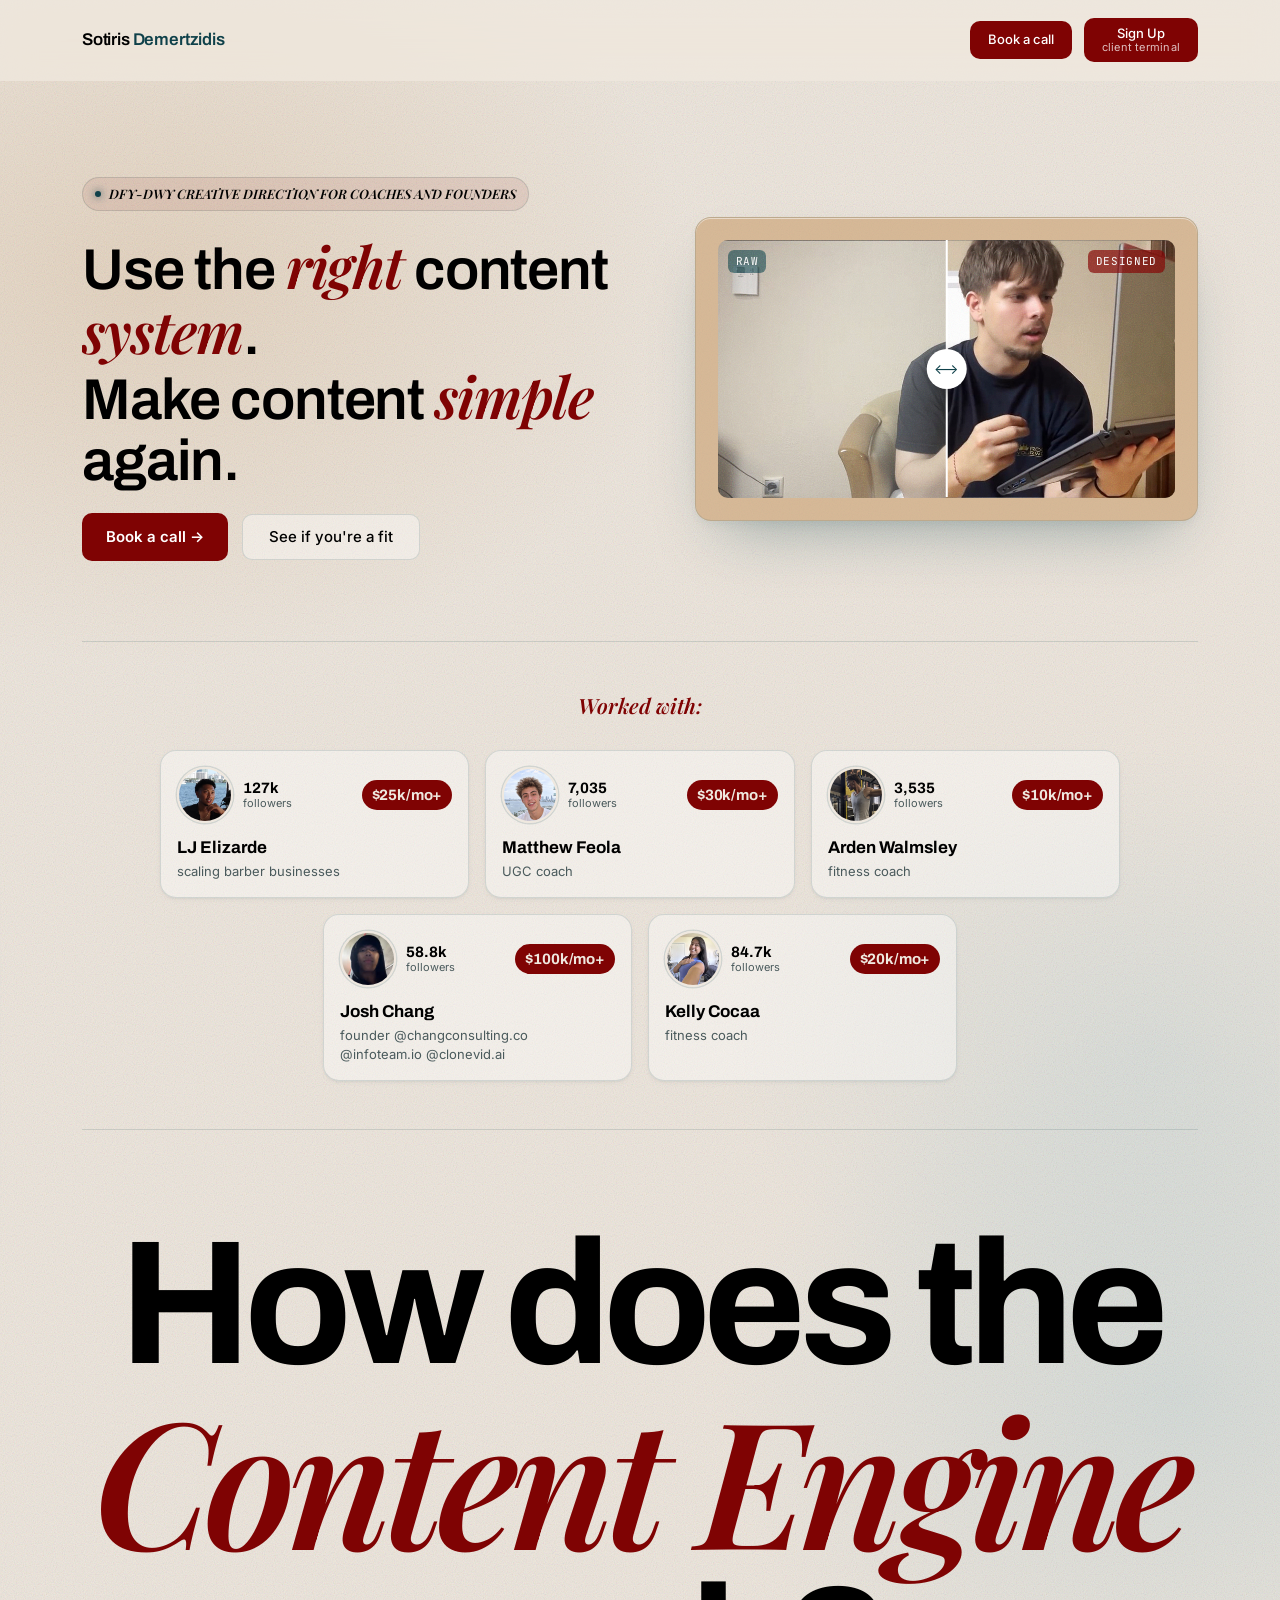
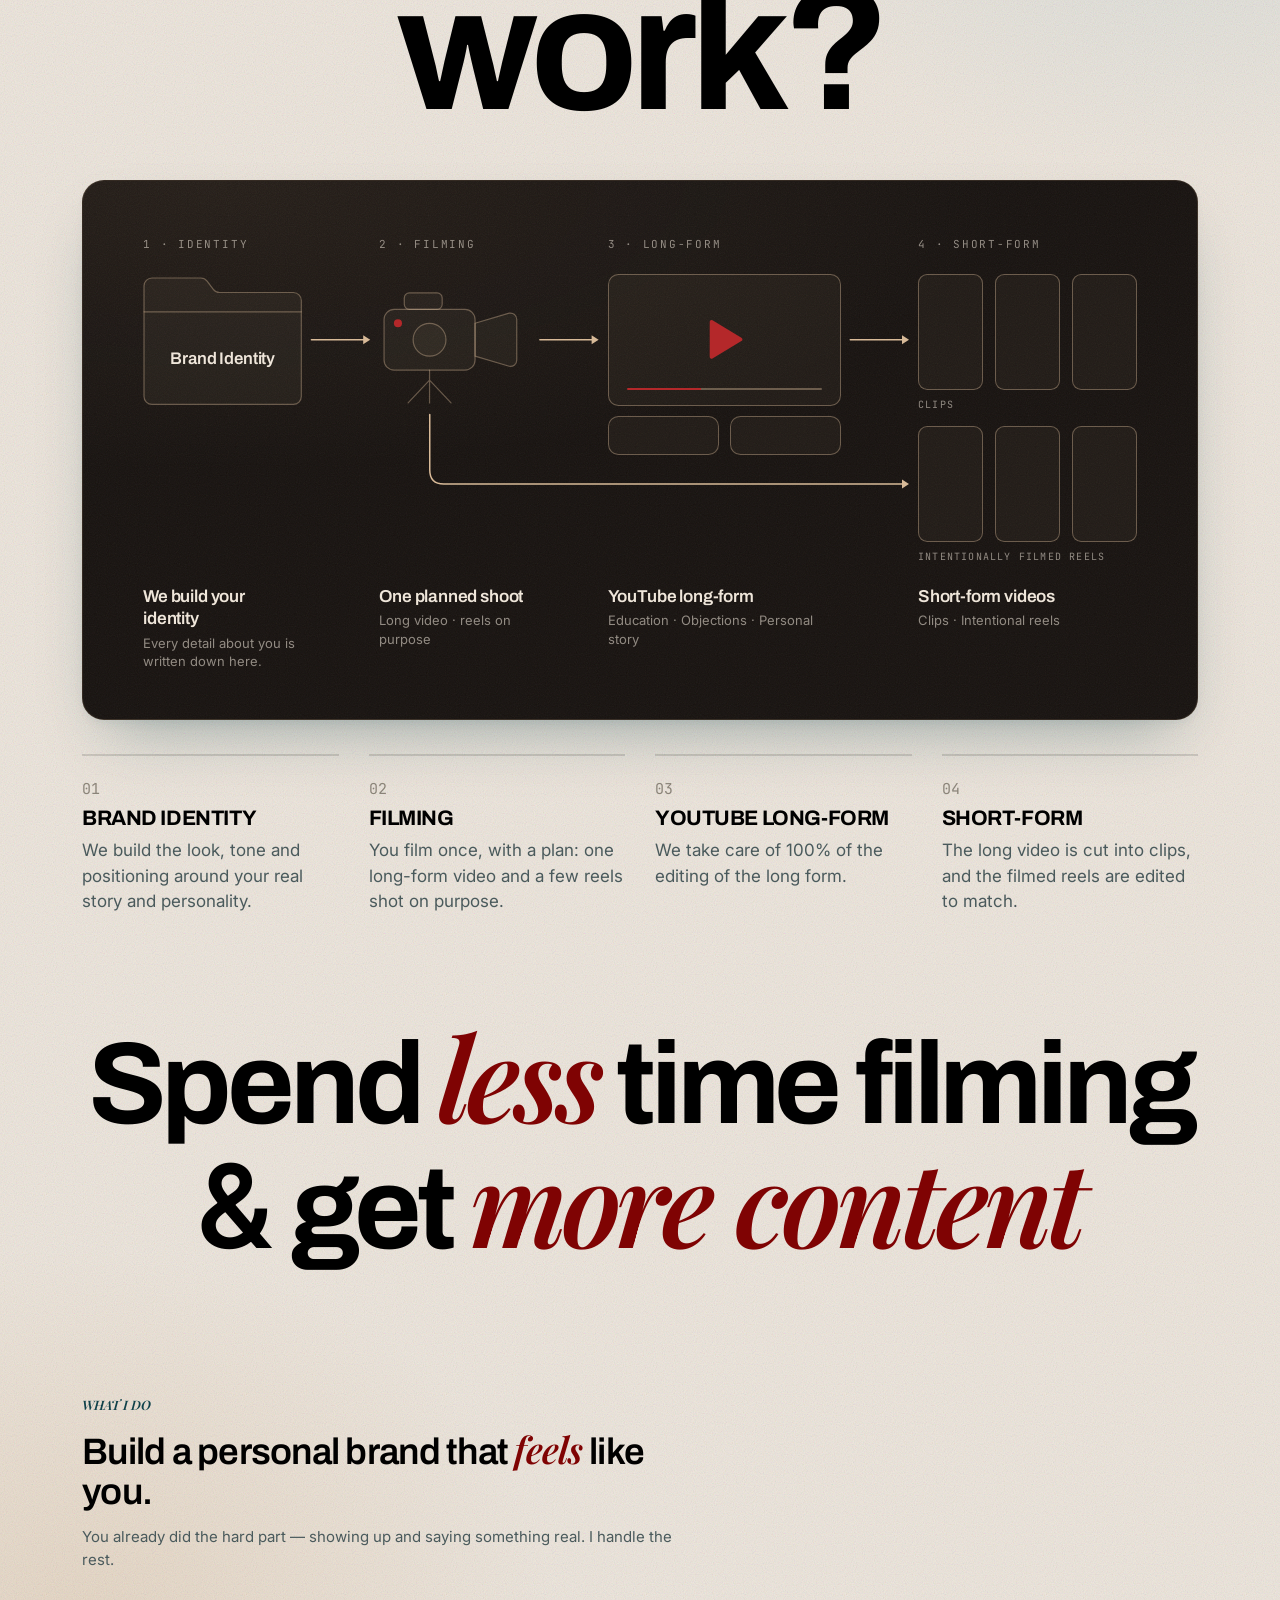
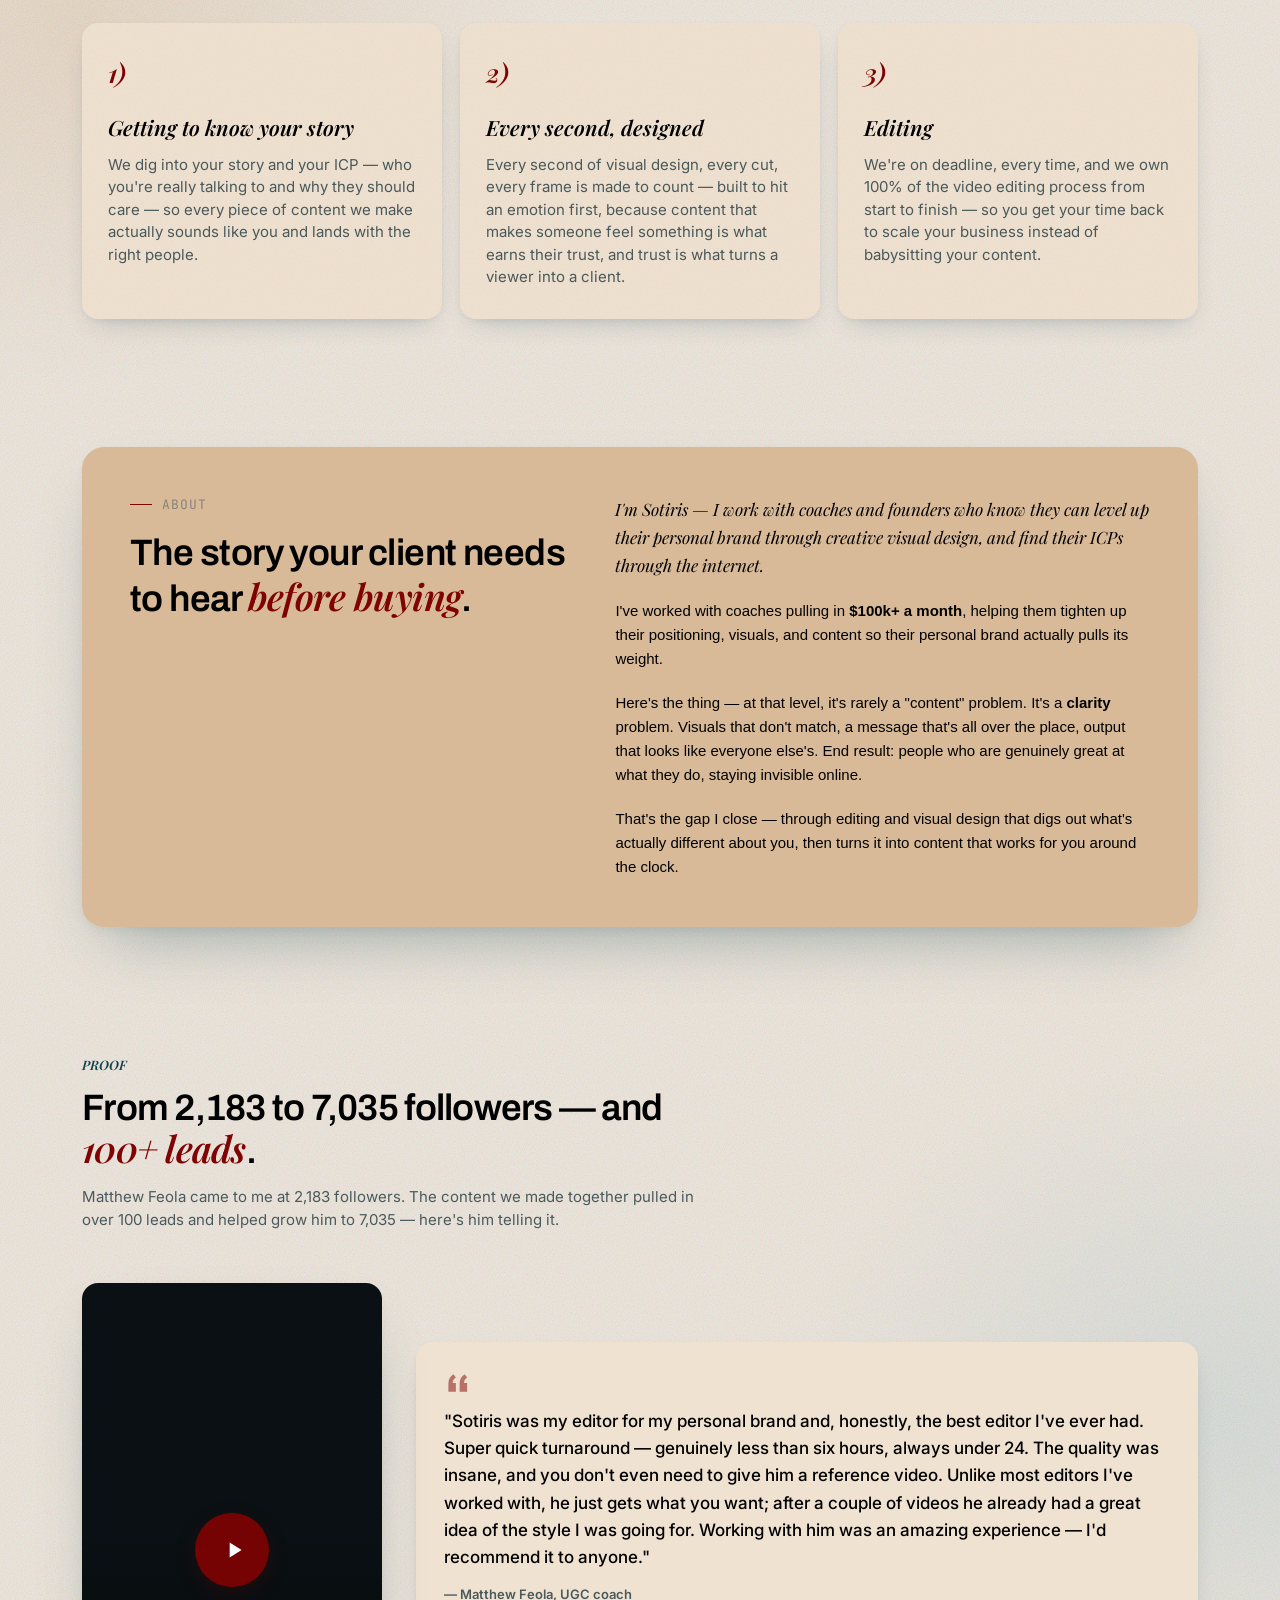
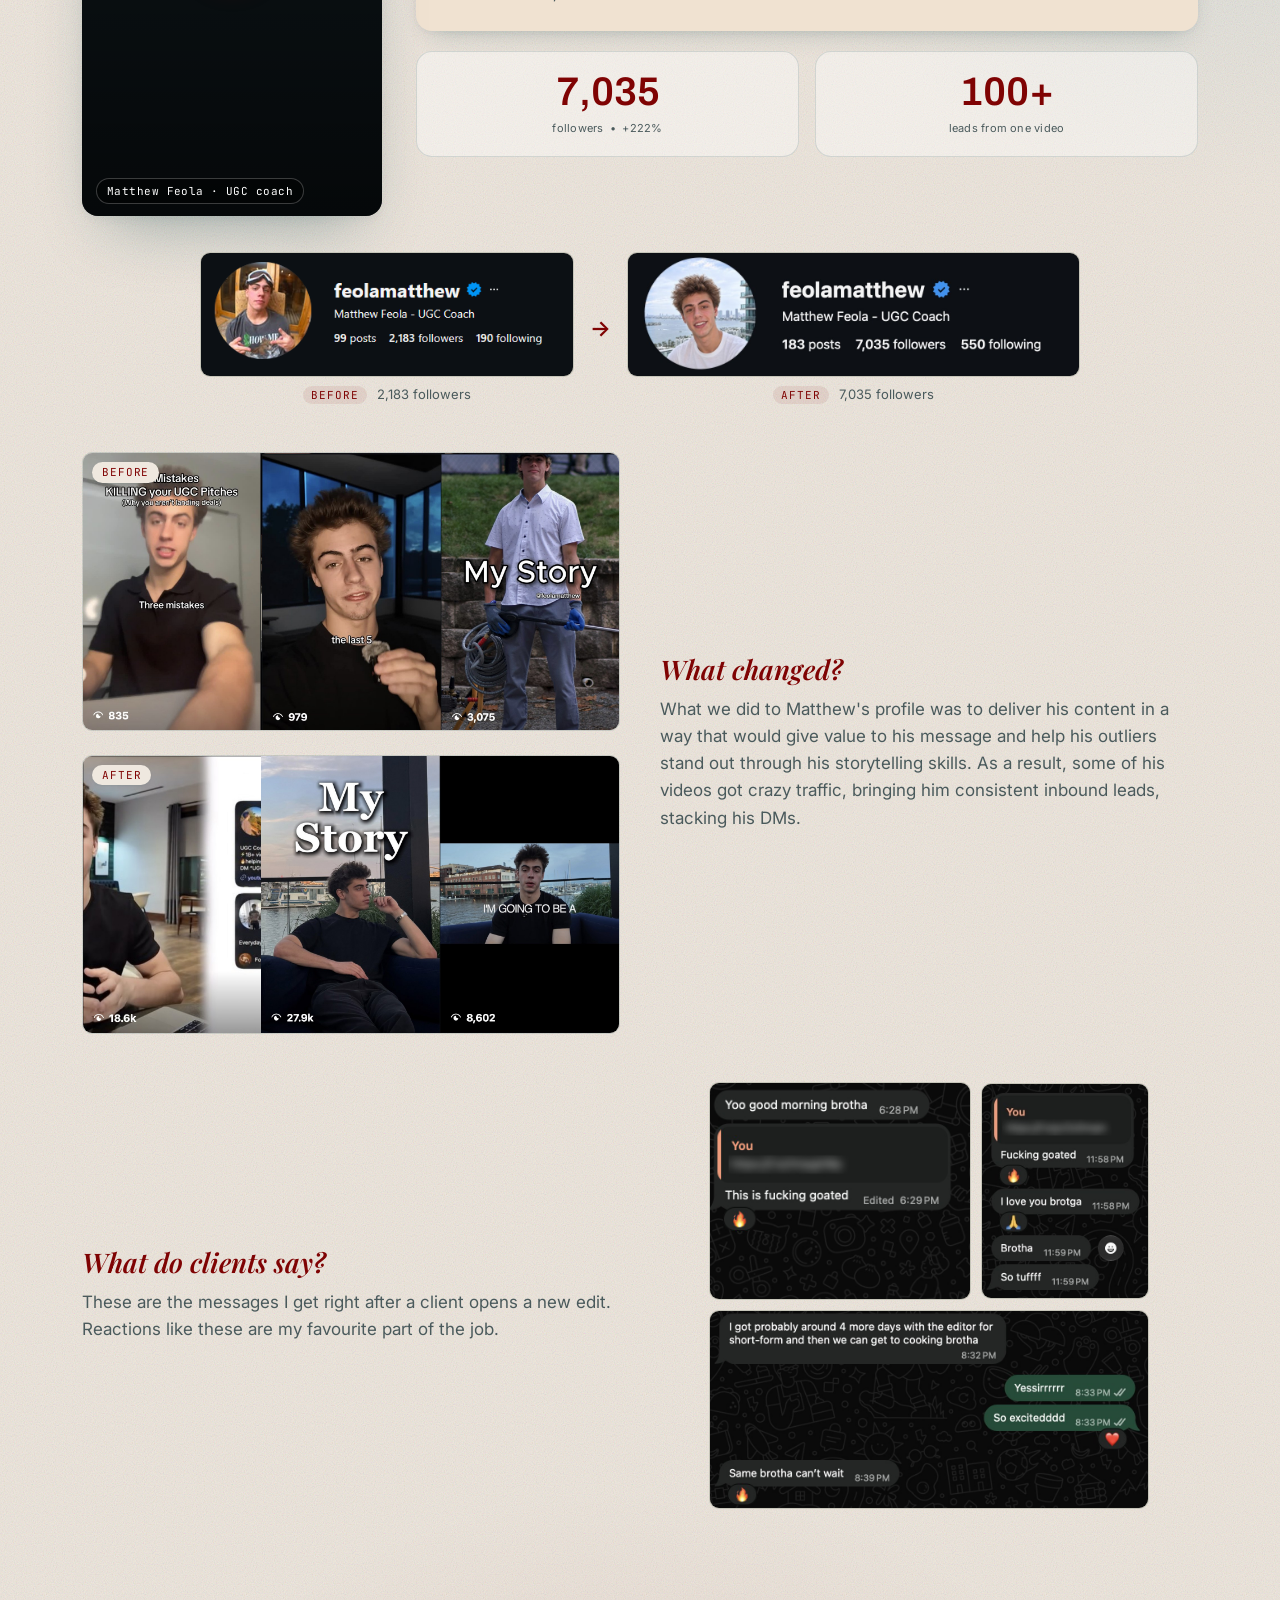
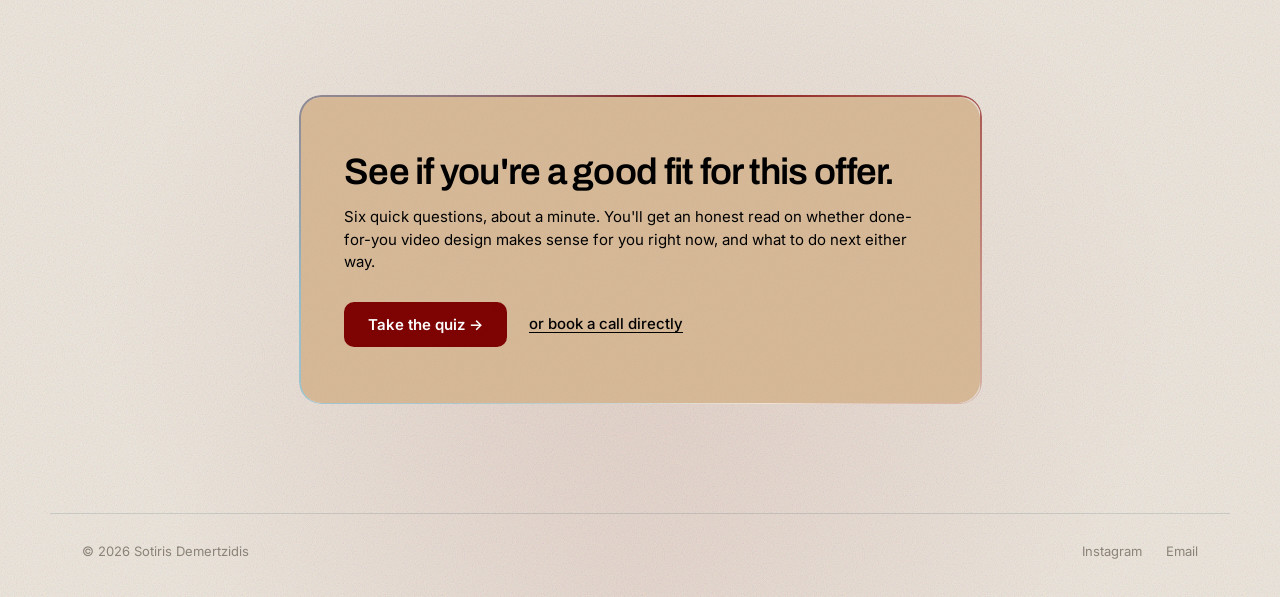
==== commit 4e5d62a7: "Client DM section: keep space under first screenshot so the top two match in height Co-Authored-By: " ====
--- a/index.html
+++ b/index.html
@@ -1450,16 +1450,16 @@
         </div>
         <div class="tm-dm-shots">
           <div class="tm-dm-row">
-          <figure class="tm-shot" style="flex: 560 1 0">
+          <figure class="tm-shot" style="flex: 1.207 1 0">
             <div class="tm-shot-img tm-shot-missing">
-              <img src="assets/dm-1.jpg" width="560" height="332" alt="Client message calling a delivered edit goated" loading="lazy"
+              <img src="assets/dm-1.jpg" width="560" height="464" alt="Client message calling a delivered edit goated" loading="lazy"
                    onload="this.parentElement.classList.remove('tm-shot-missing')"
                    onerror="this.remove()">
             </div>
           </figure>
-          <figure class="tm-shot" style="flex: 410 1 0">
+          <figure class="tm-shot" style="flex: 0.771 1 0">
             <div class="tm-shot-img tm-shot-missing">
-              <img src="assets/dm-2.jpg" width="410" height="544" alt="Client messages after a delivered edit: goated, I love you brotha, so tuff" loading="lazy"
+              <img src="assets/dm-2.jpg" width="410" height="532" alt="Client messages after a delivered edit: goated, I love you brotha, so tuff" loading="lazy"
                    onload="this.parentElement.classList.remove('tm-shot-missing')"
                    onerror="this.remove()">
             </div>
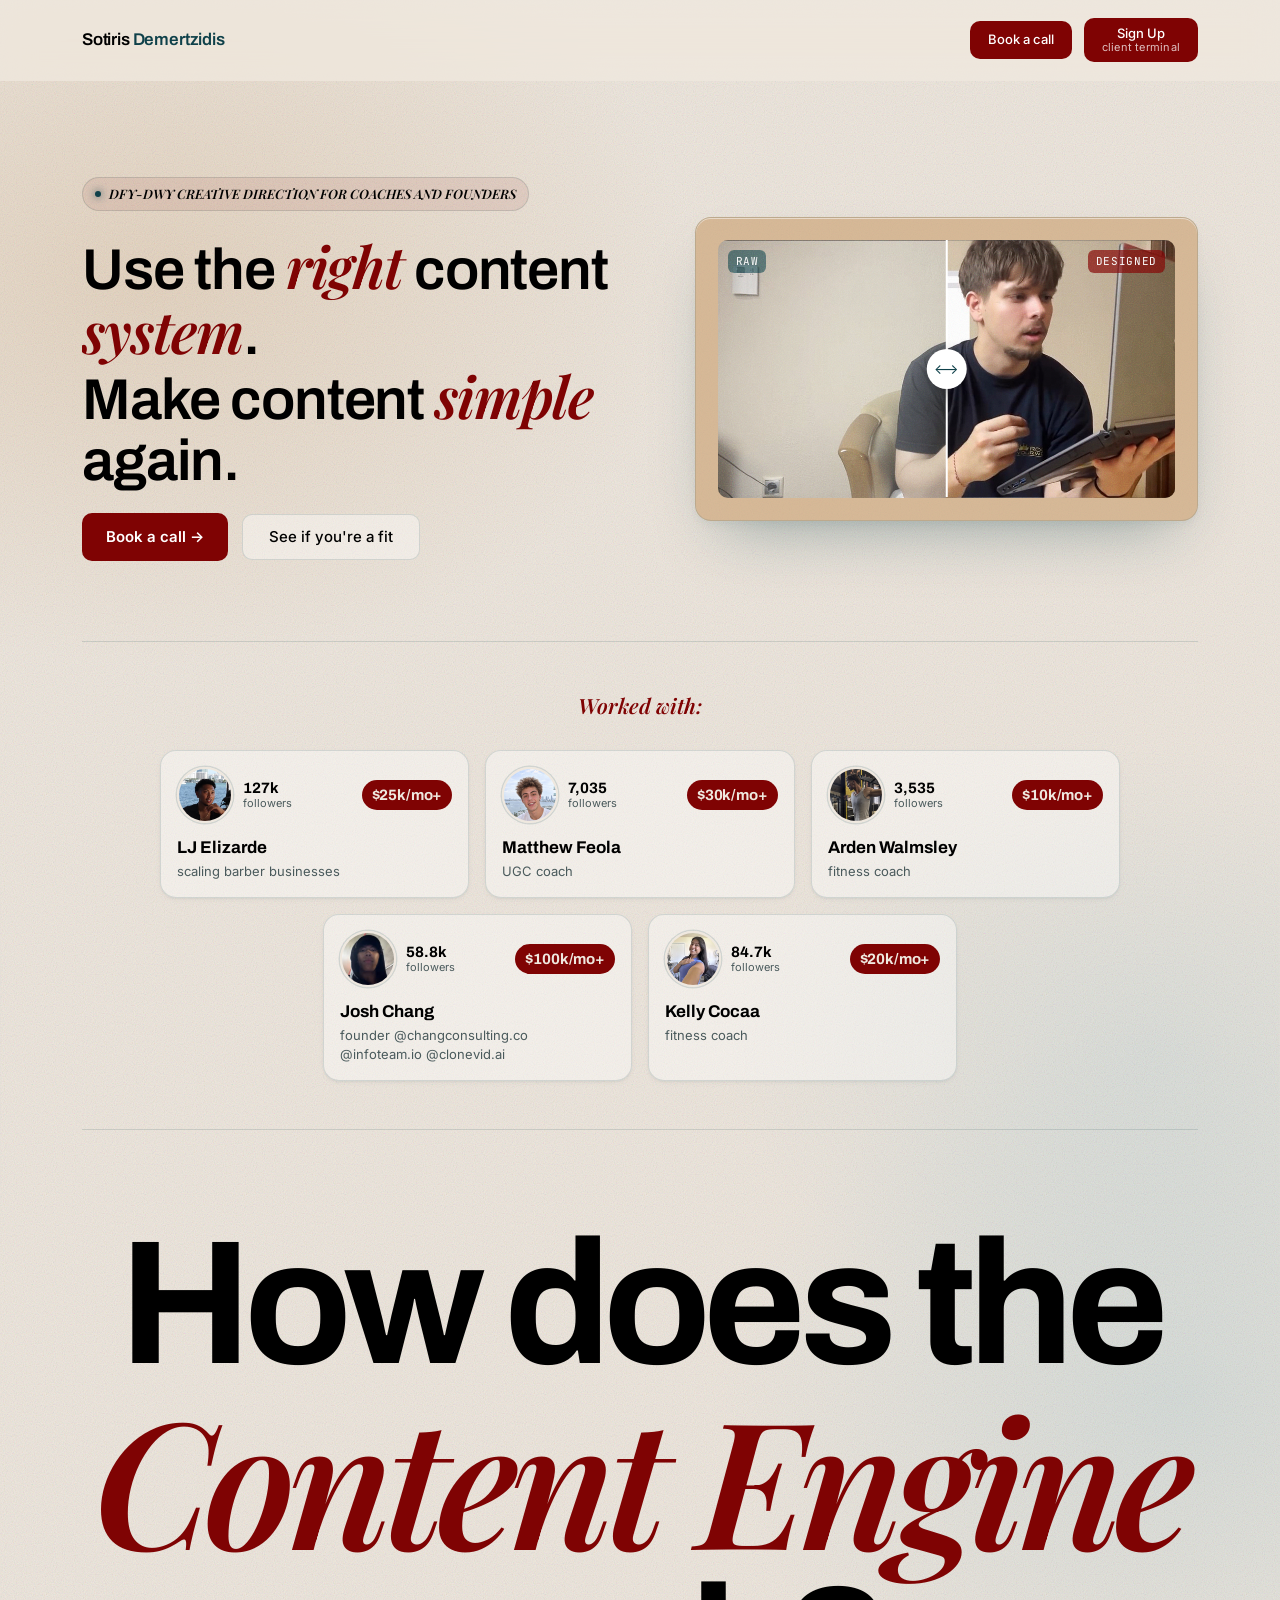
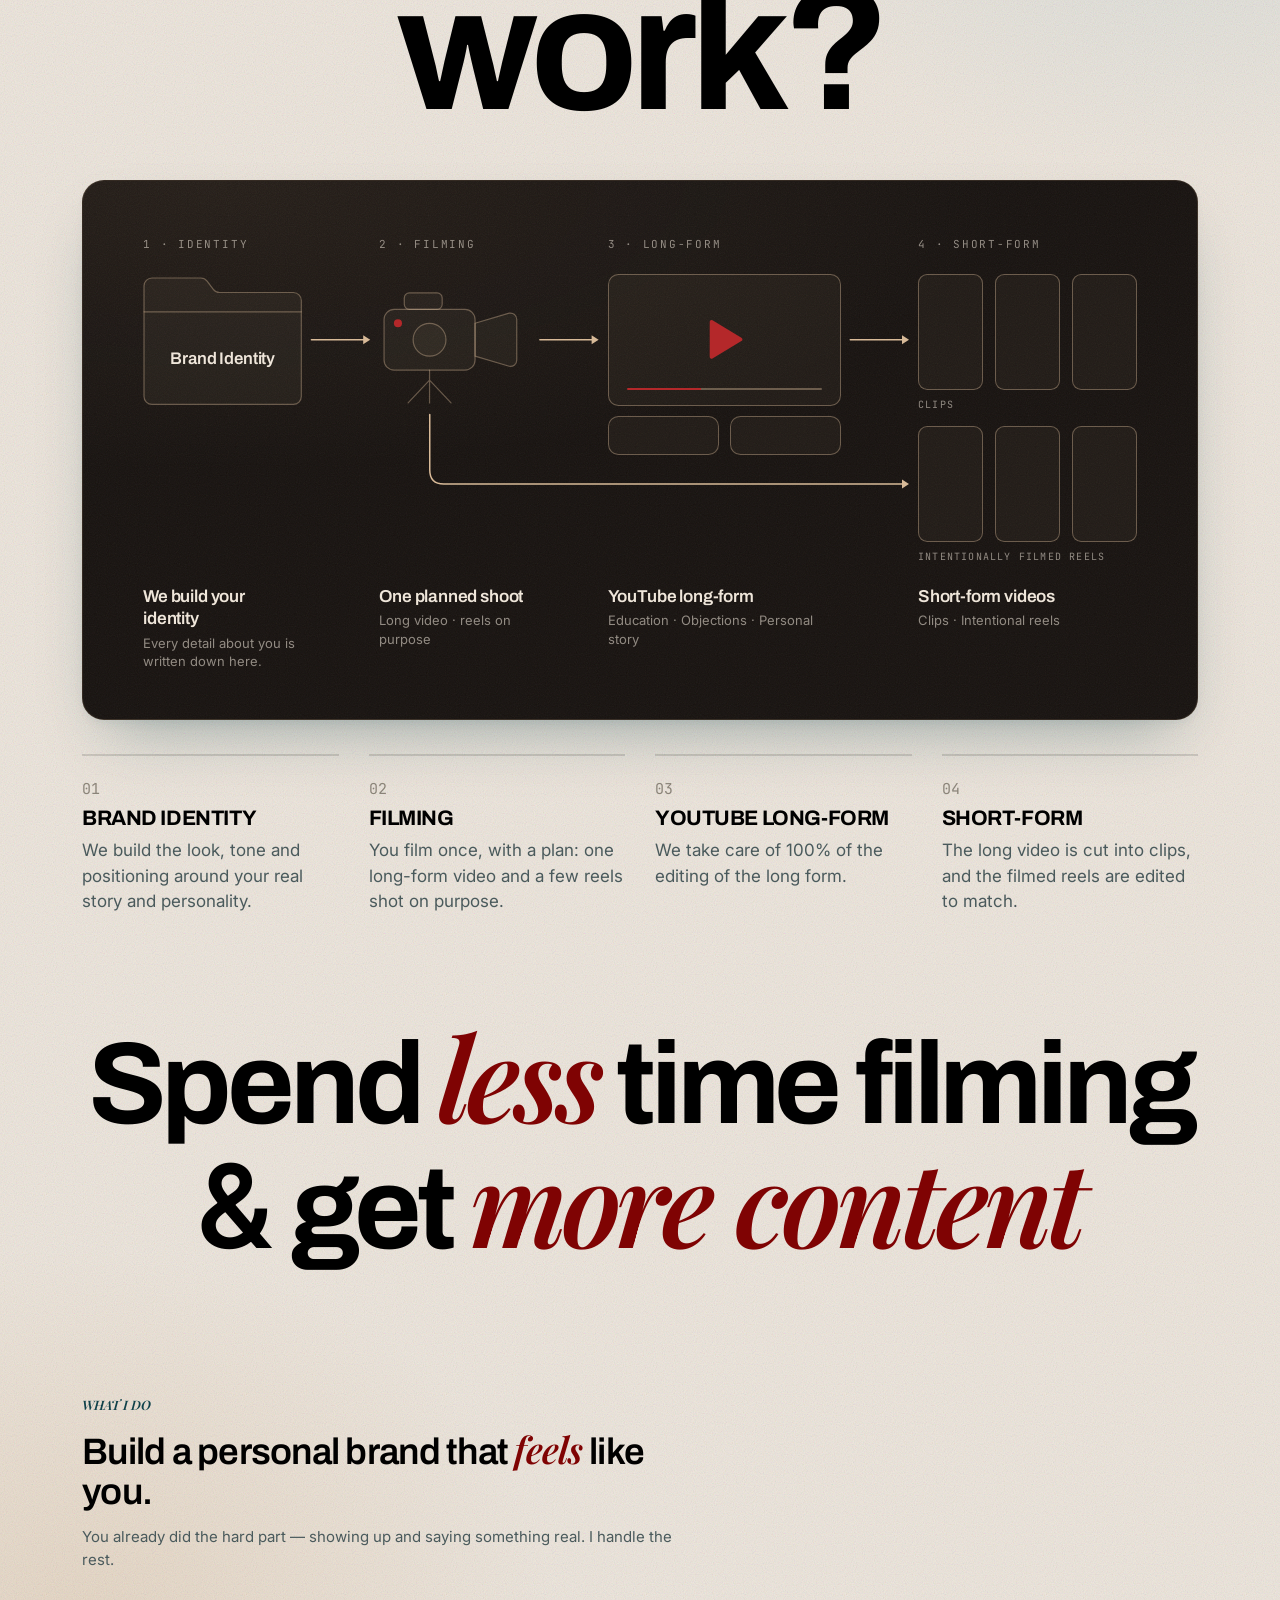
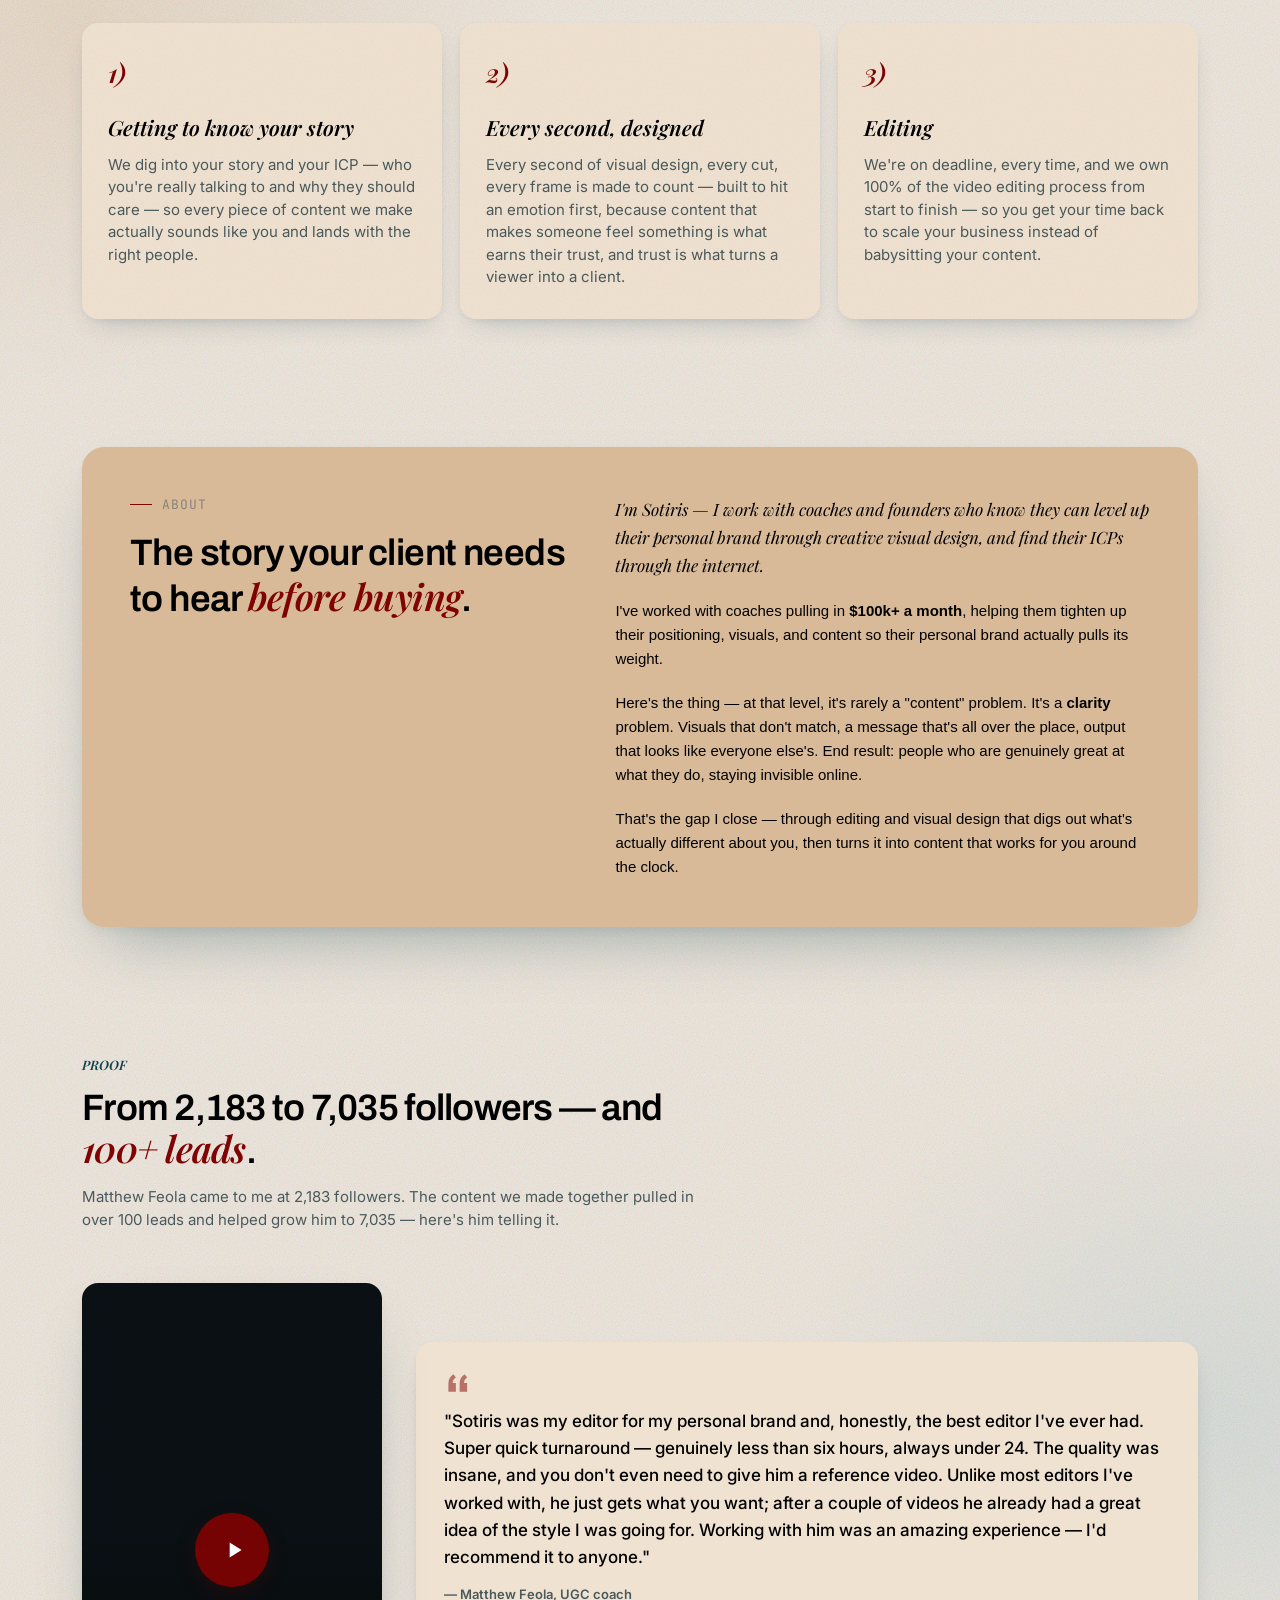
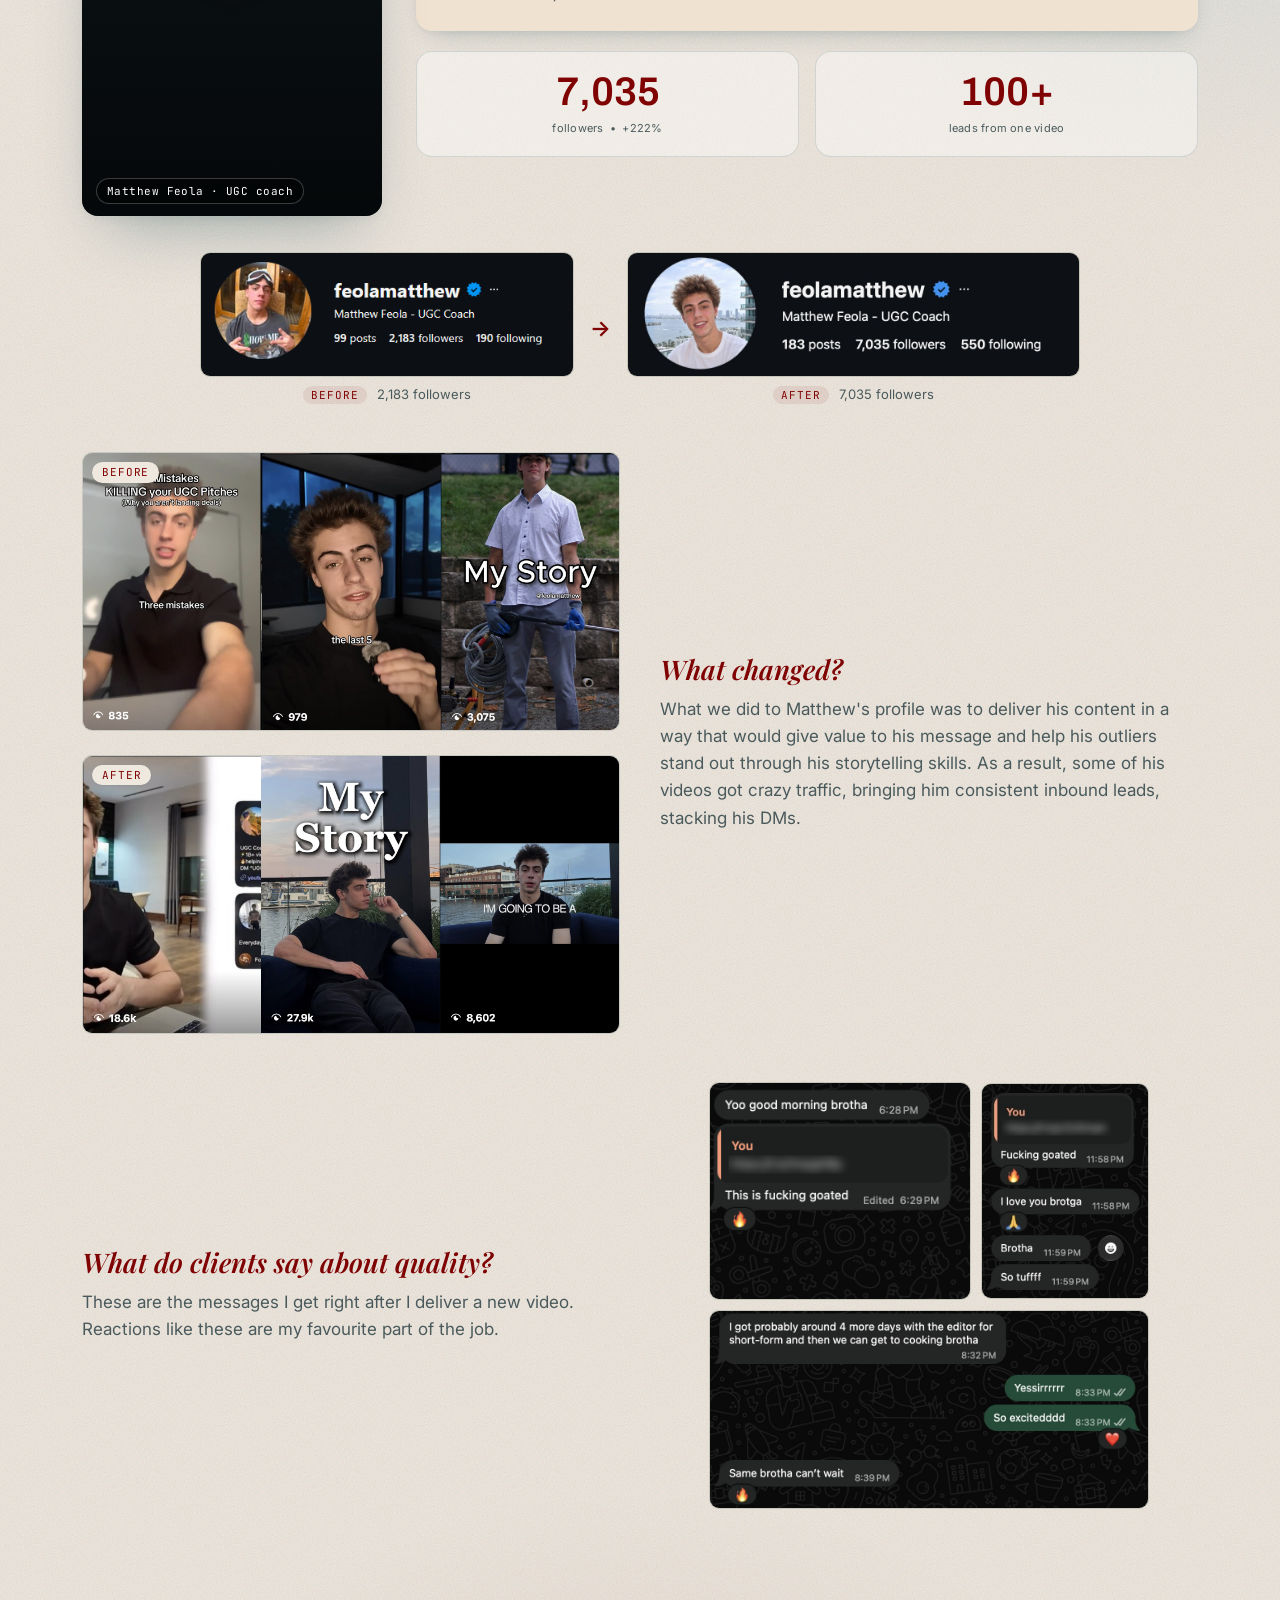
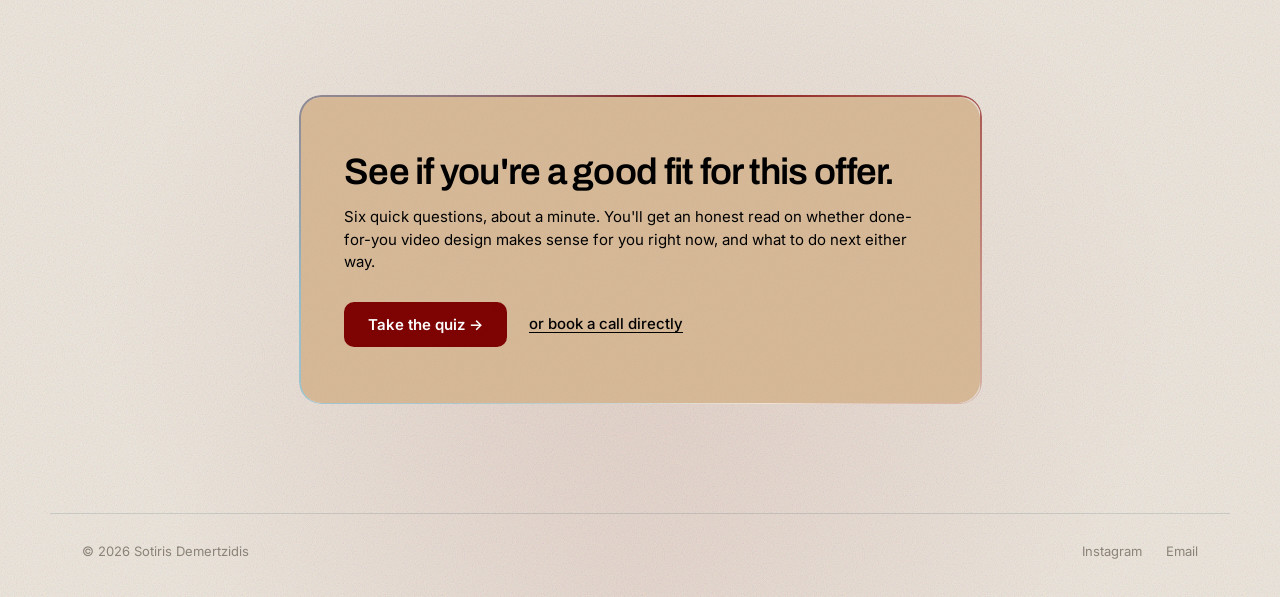
==== commit 47bf3e64: "Client DM section: update heading and copy Co-Authored-By: Devin AI <158243242+devin-ai-integration[" ====
--- a/index.html
+++ b/index.html
@@ -1445,8 +1445,8 @@
     <div class="tm-ba tm-dm">
       <div class="tm-ba-grid">
         <div class="tm-ba-text">
-          <h3>What do clients say?</h3>
-          <p>These are the messages I get right after a client opens a new edit. Reactions like these are my favourite part of the job.</p>
+          <h3>What do clients say about quality?</h3>
+          <p>These are the messages I get right after I deliver a new video. Reactions like these are my favourite part of the job.</p>
         </div>
         <div class="tm-dm-shots">
           <div class="tm-dm-row">
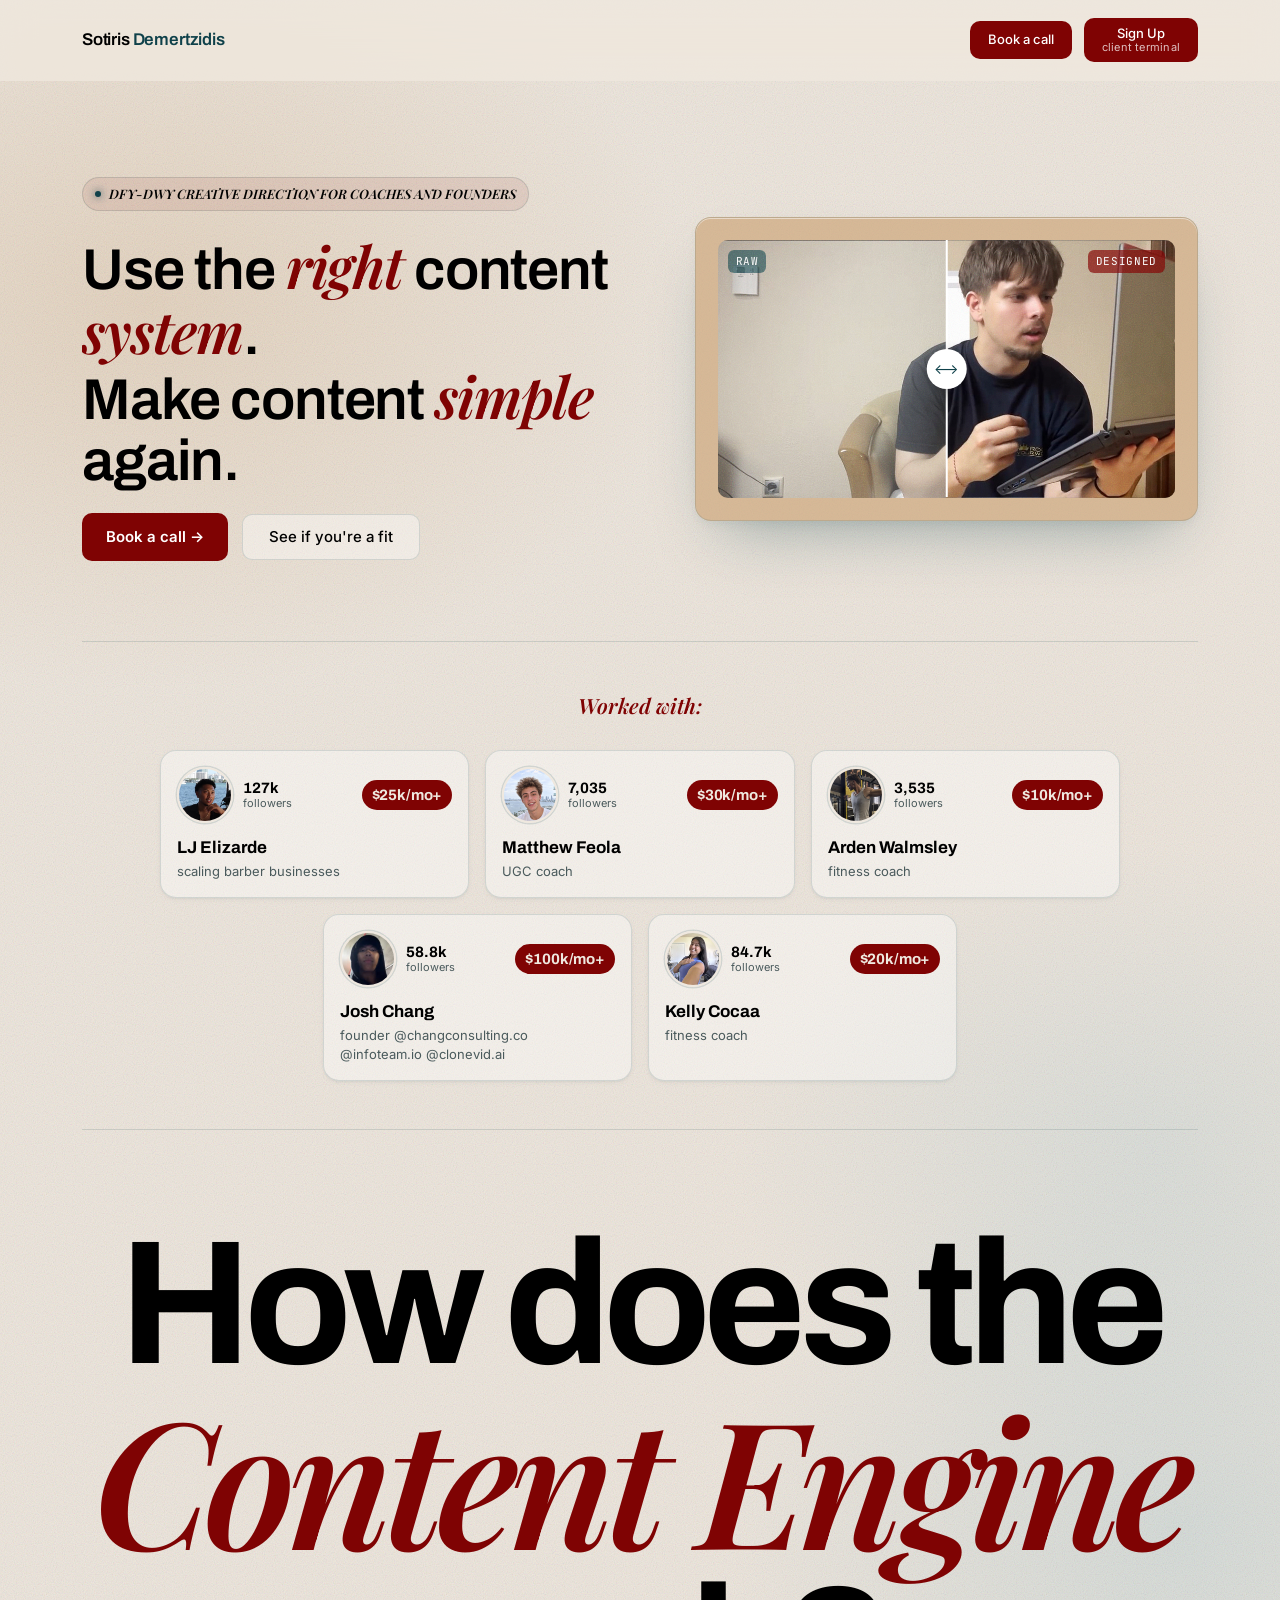
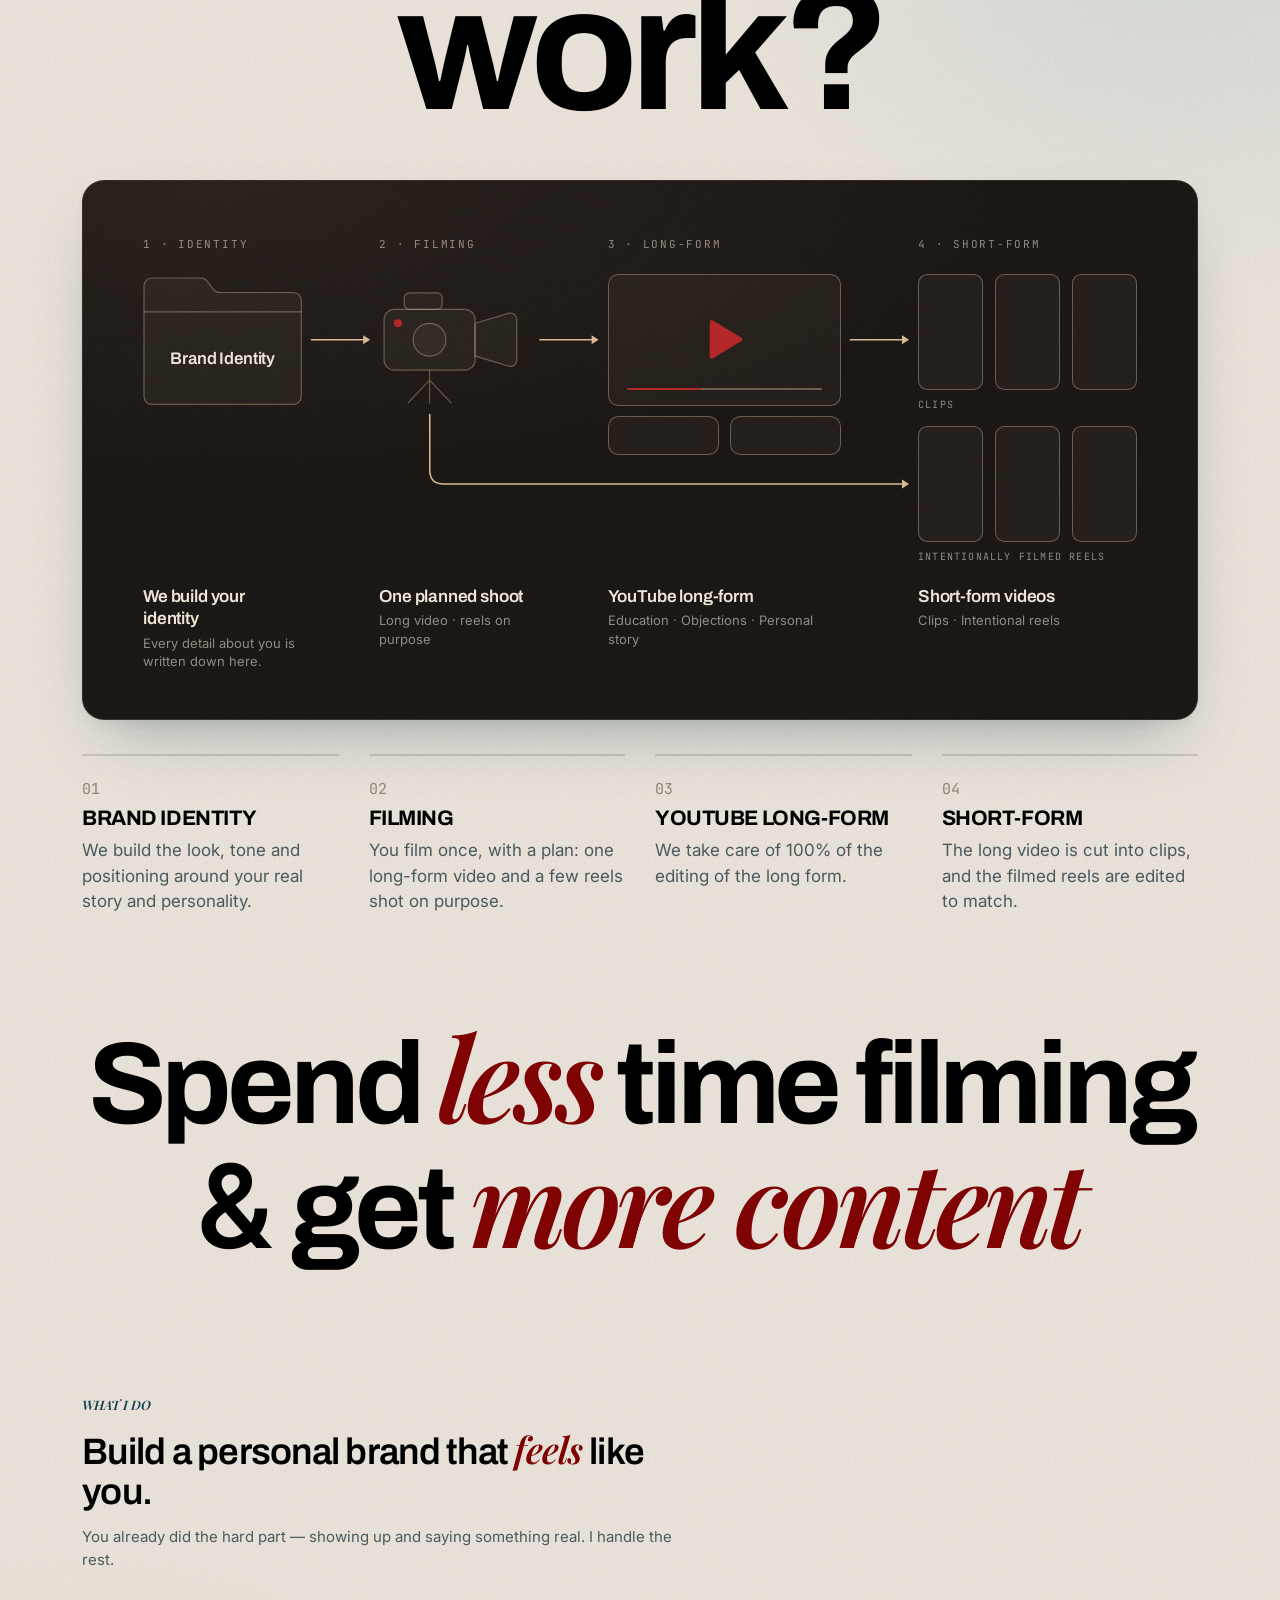
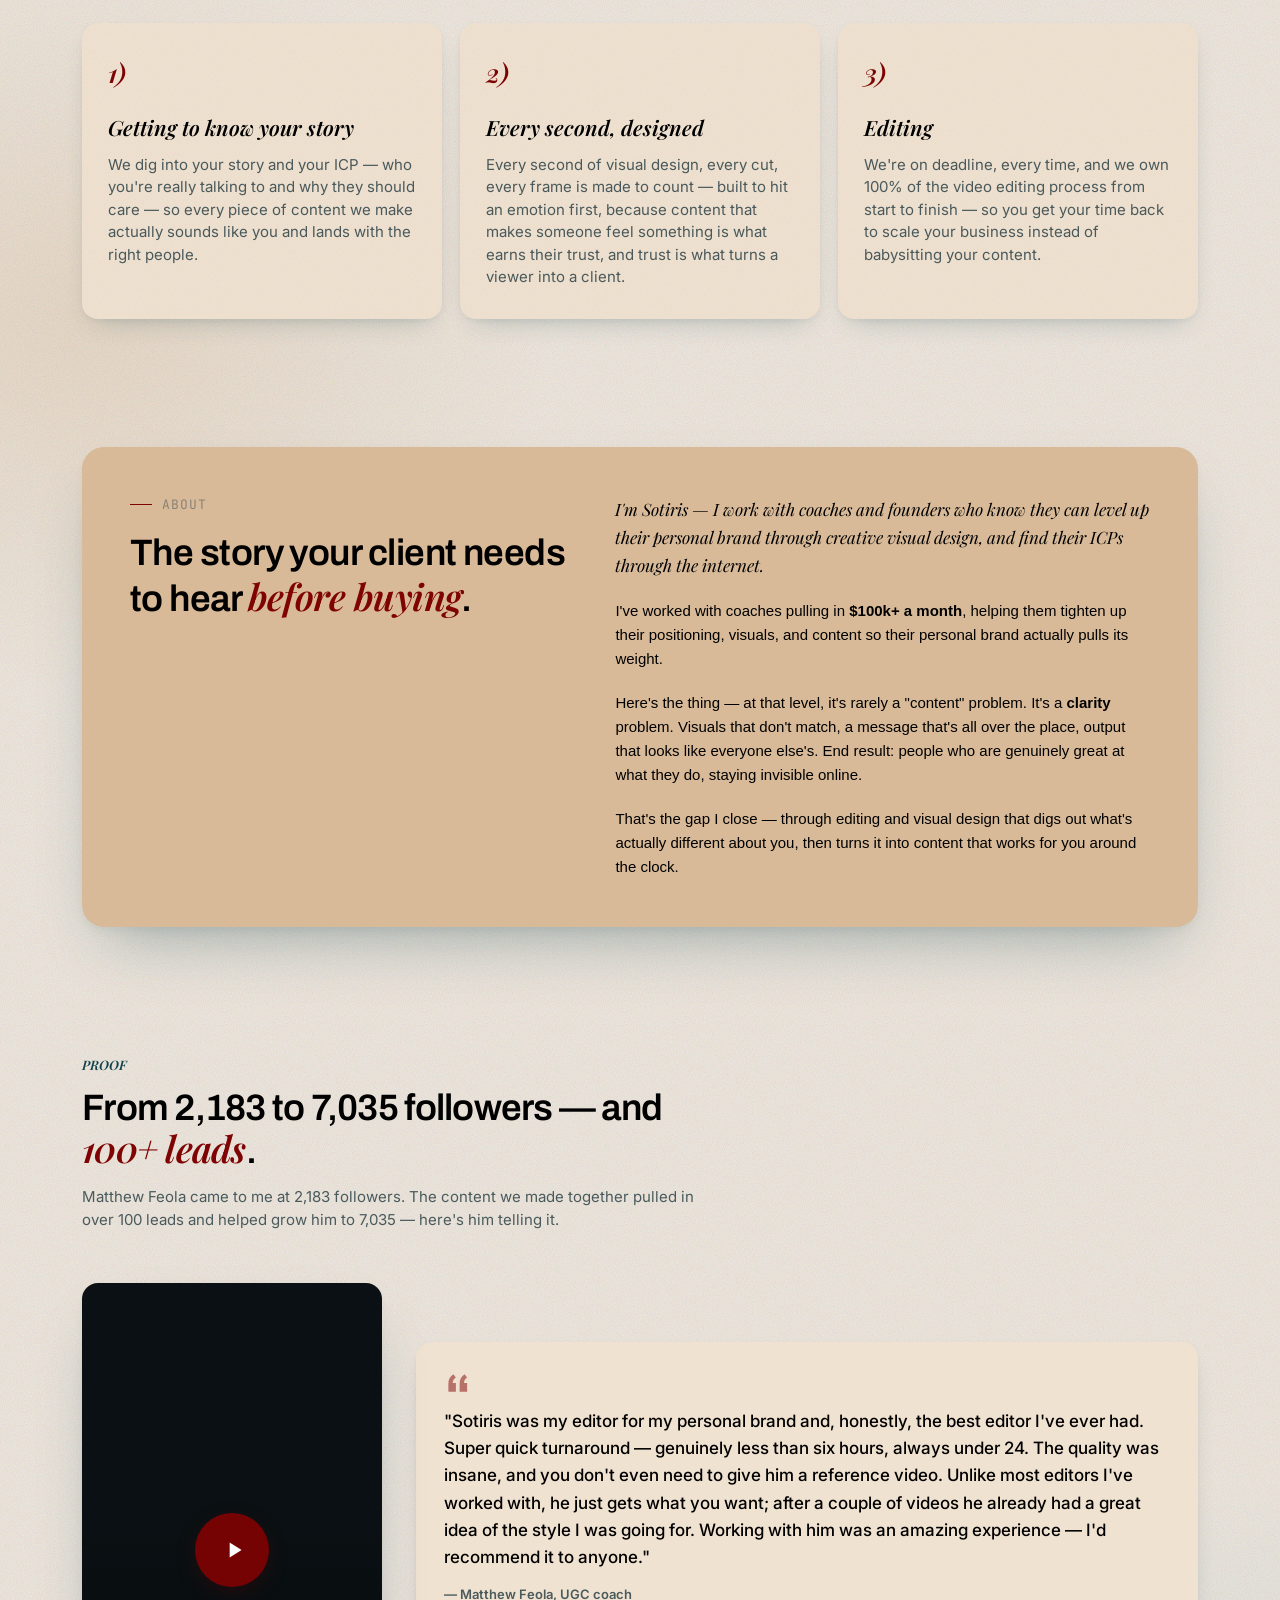
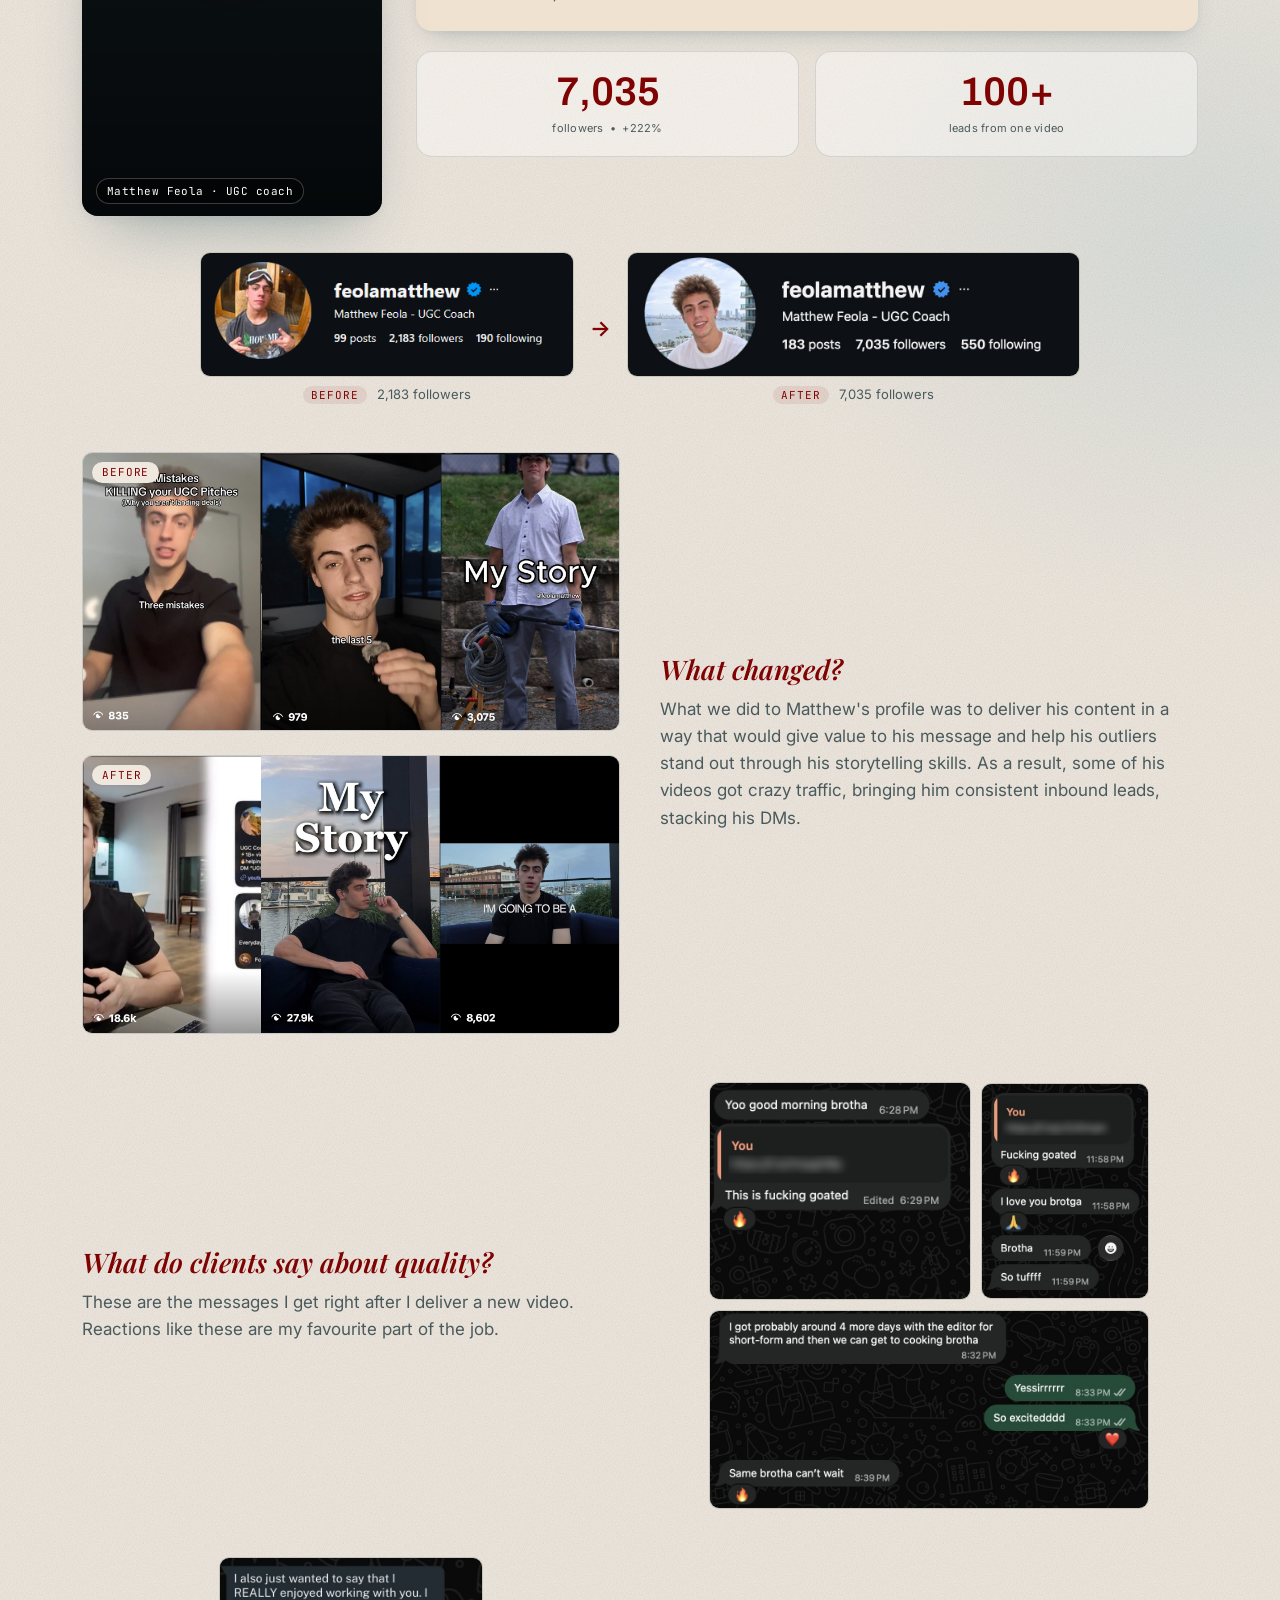
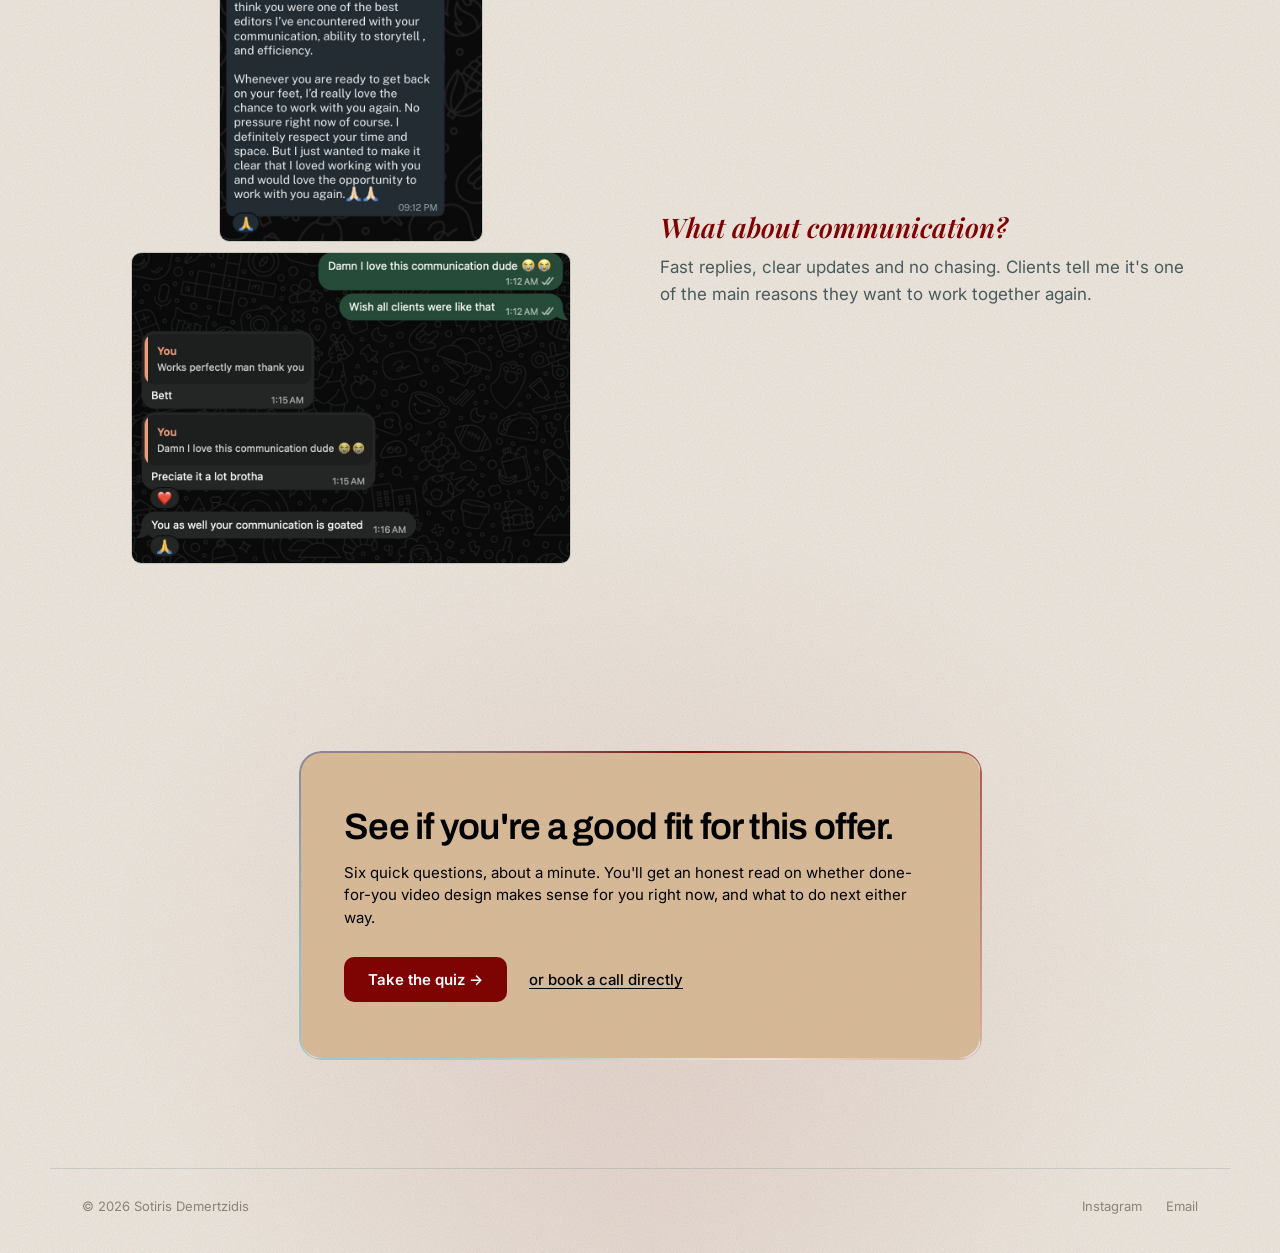
==== commit de30e351: "Results: add communication section after the client DM block Co-Authored-By: Devin AI <158243242+dev" ====
--- a/index.html
+++ b/index.html
@@ -463,10 +463,11 @@
   .tm-dm-shots { display: flex; flex-direction: column; align-items: center; gap: 10px; min-width: 0; width: 100%; max-width: 440px; margin: 0 auto; }
   .tm-dm-row { display: flex; align-items: center; gap: 10px; width: 100%; }
   .tm-dm-row .tm-shot { min-width: 0; }
+  .tm-comm .tm-shot-narrow { width: 60%; }
   .tm-ba-pair { display: flex; width: 100%; border-radius: var(--radius-2); overflow: hidden; border: 1px solid var(--glass-border); }
   .tm-ba-pair .tm-shot { flex: 1 1 0; max-width: none; min-width: 0; }
   .tm-ba-pair .tm-shot-img { border: 0; border-radius: 0; }
-  @media (max-width: 880px) { .tm-ba-grid { grid-template-columns: 1fr; gap: 24px; } .tm-ba-stack { width: 100%; max-width: 440px; margin: 0 auto; } .tm-ba-text { text-align: center; } }
+  @media (max-width: 880px) { .tm-ba-grid { grid-template-columns: 1fr; gap: 24px; } .tm-ba-stack { width: 100%; max-width: 440px; margin: 0 auto; } .tm-ba-text { text-align: center; } .tm-comm .tm-ba-text { order: -1; } }
 
   @media (prefers-reduced-motion: reduce) { .tm-play::before { animation: none; } }
 
@@ -1472,6 +1473,31 @@
                    onerror="this.remove()">
             </div>
           </figure>
+        </div>
+      </div>
+    </div>
+    <!-- Communication: screenshots left, text right -->
+    <div class="tm-ba tm-comm">
+      <div class="tm-ba-grid">
+        <div class="tm-dm-shots">
+          <figure class="tm-shot tm-shot-narrow">
+            <div class="tm-shot-img tm-shot-missing">
+              <img src="assets/comm-1.jpg" width="622" height="672" alt="Client message: one of the best editors I've encountered for communication, storytelling and efficiency, and would love to work together again" loading="lazy"
+                   onload="this.parentElement.classList.remove('tm-shot-missing')"
+                   onerror="this.remove()">
+            </div>
+          </figure>
+          <figure class="tm-shot">
+            <div class="tm-shot-img tm-shot-missing">
+              <img src="assets/comm-2.jpg" width="1046" height="742" alt="Chat with a client who replies: your communication is goated" loading="lazy"
+                   onload="this.parentElement.classList.remove('tm-shot-missing')"
+                   onerror="this.remove()">
+            </div>
+          </figure>
+        </div>
+        <div class="tm-ba-text">
+          <h3>What about communication?</h3>
+          <p>Fast replies, clear updates and no chasing. Clients tell me it's one of the main reasons they want to work together again.</p>
         </div>
       </div>
     </div>
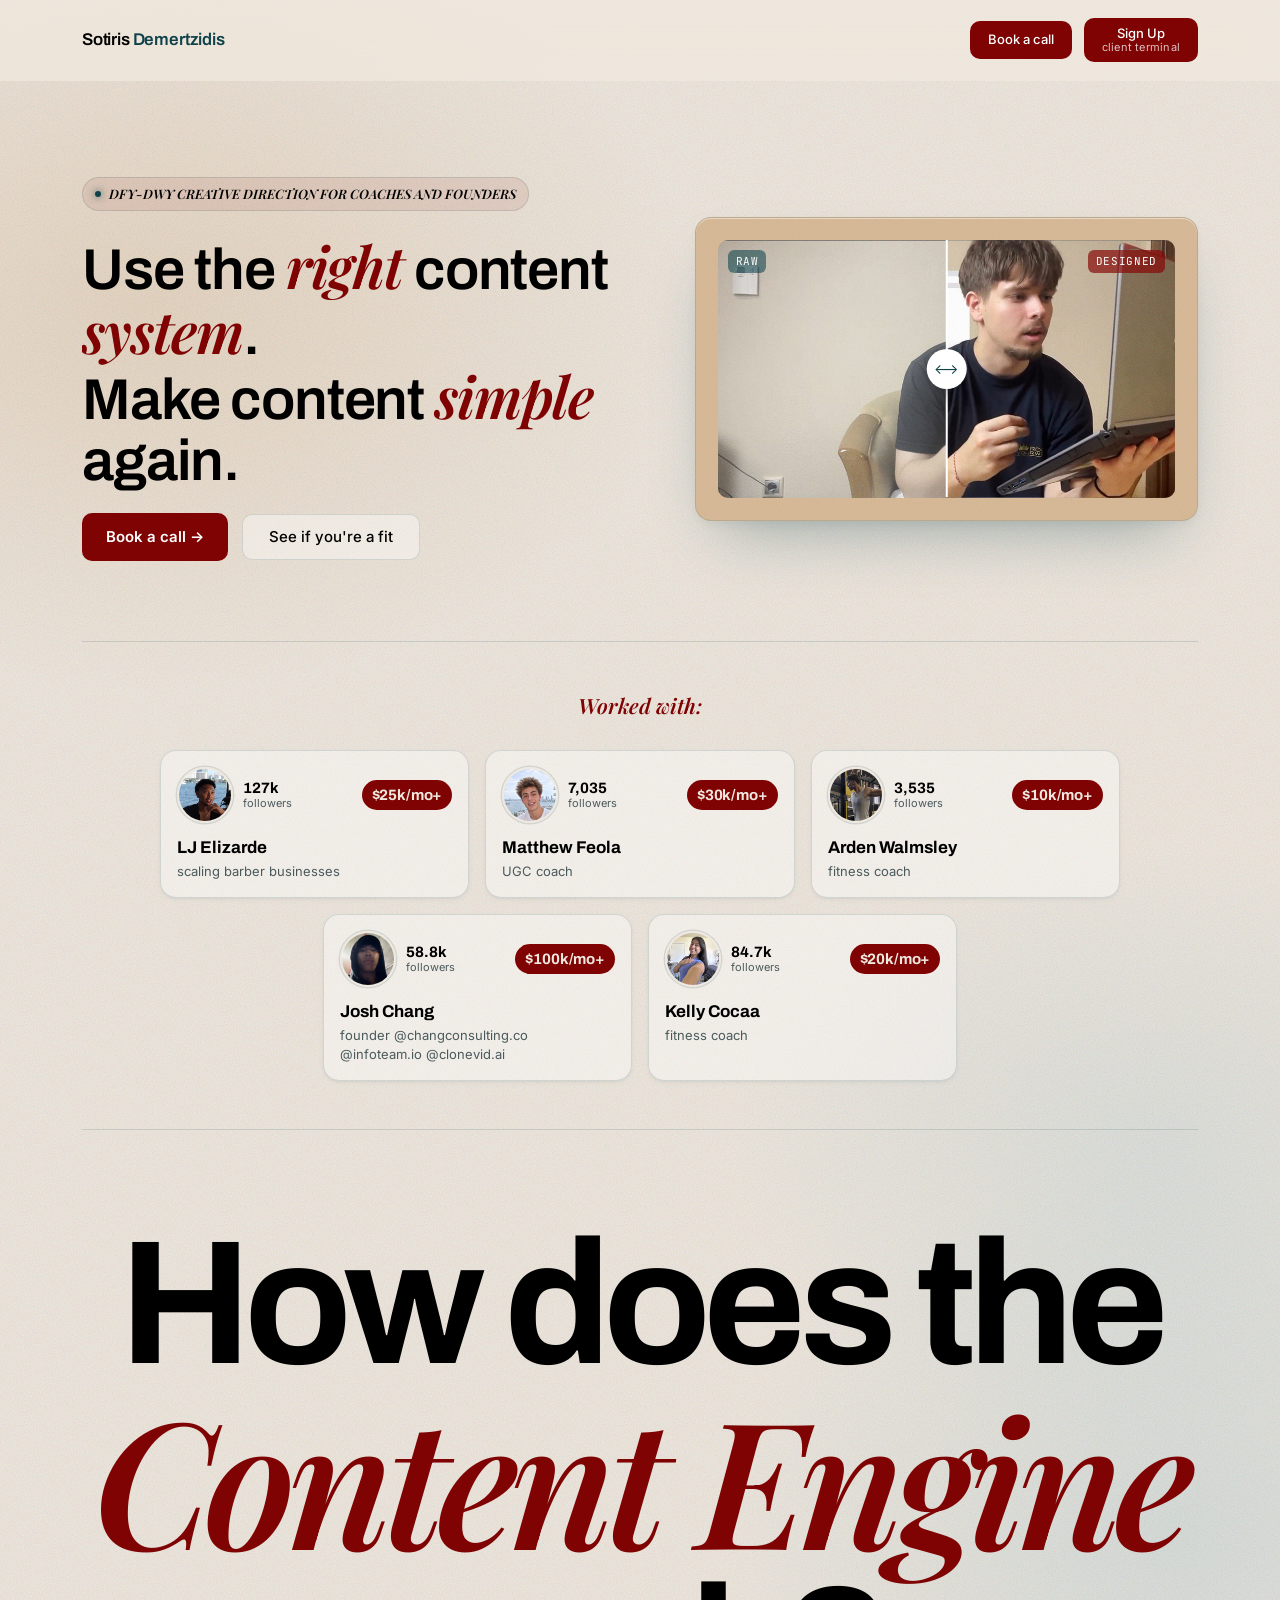
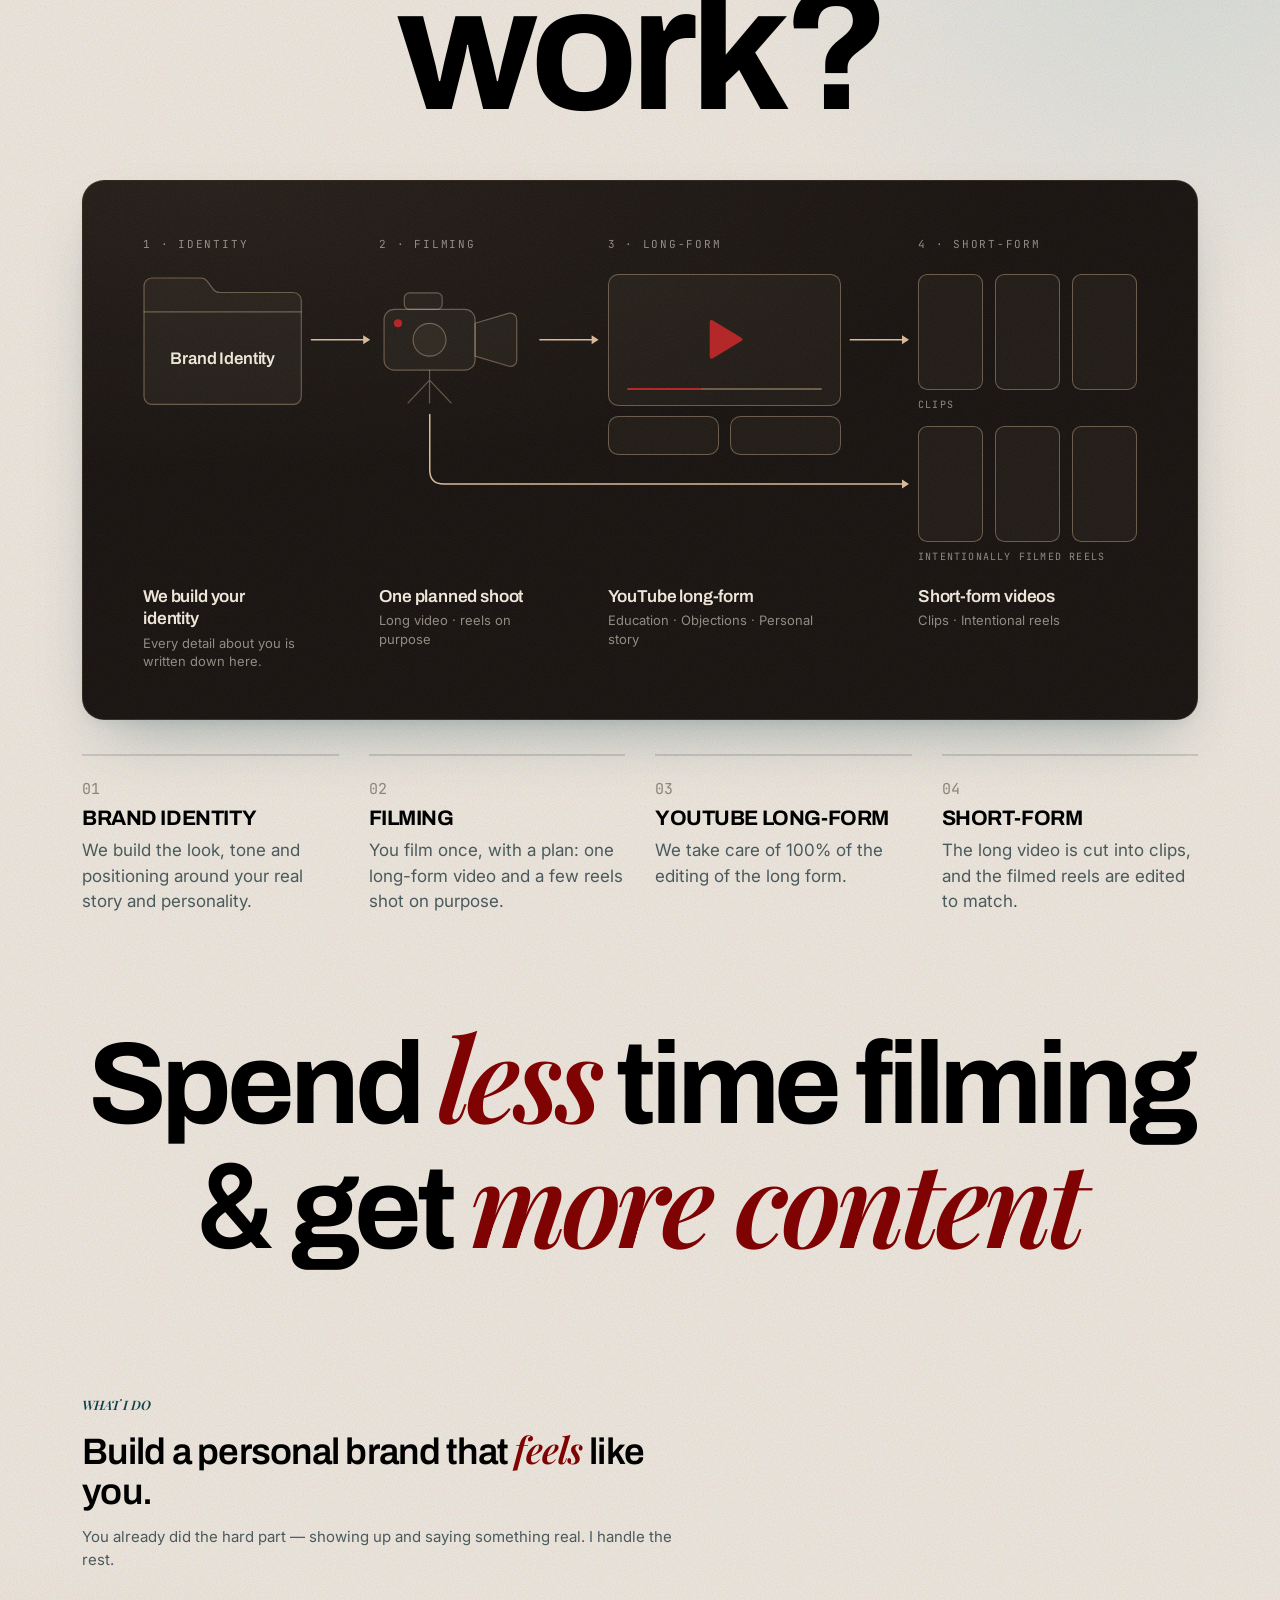
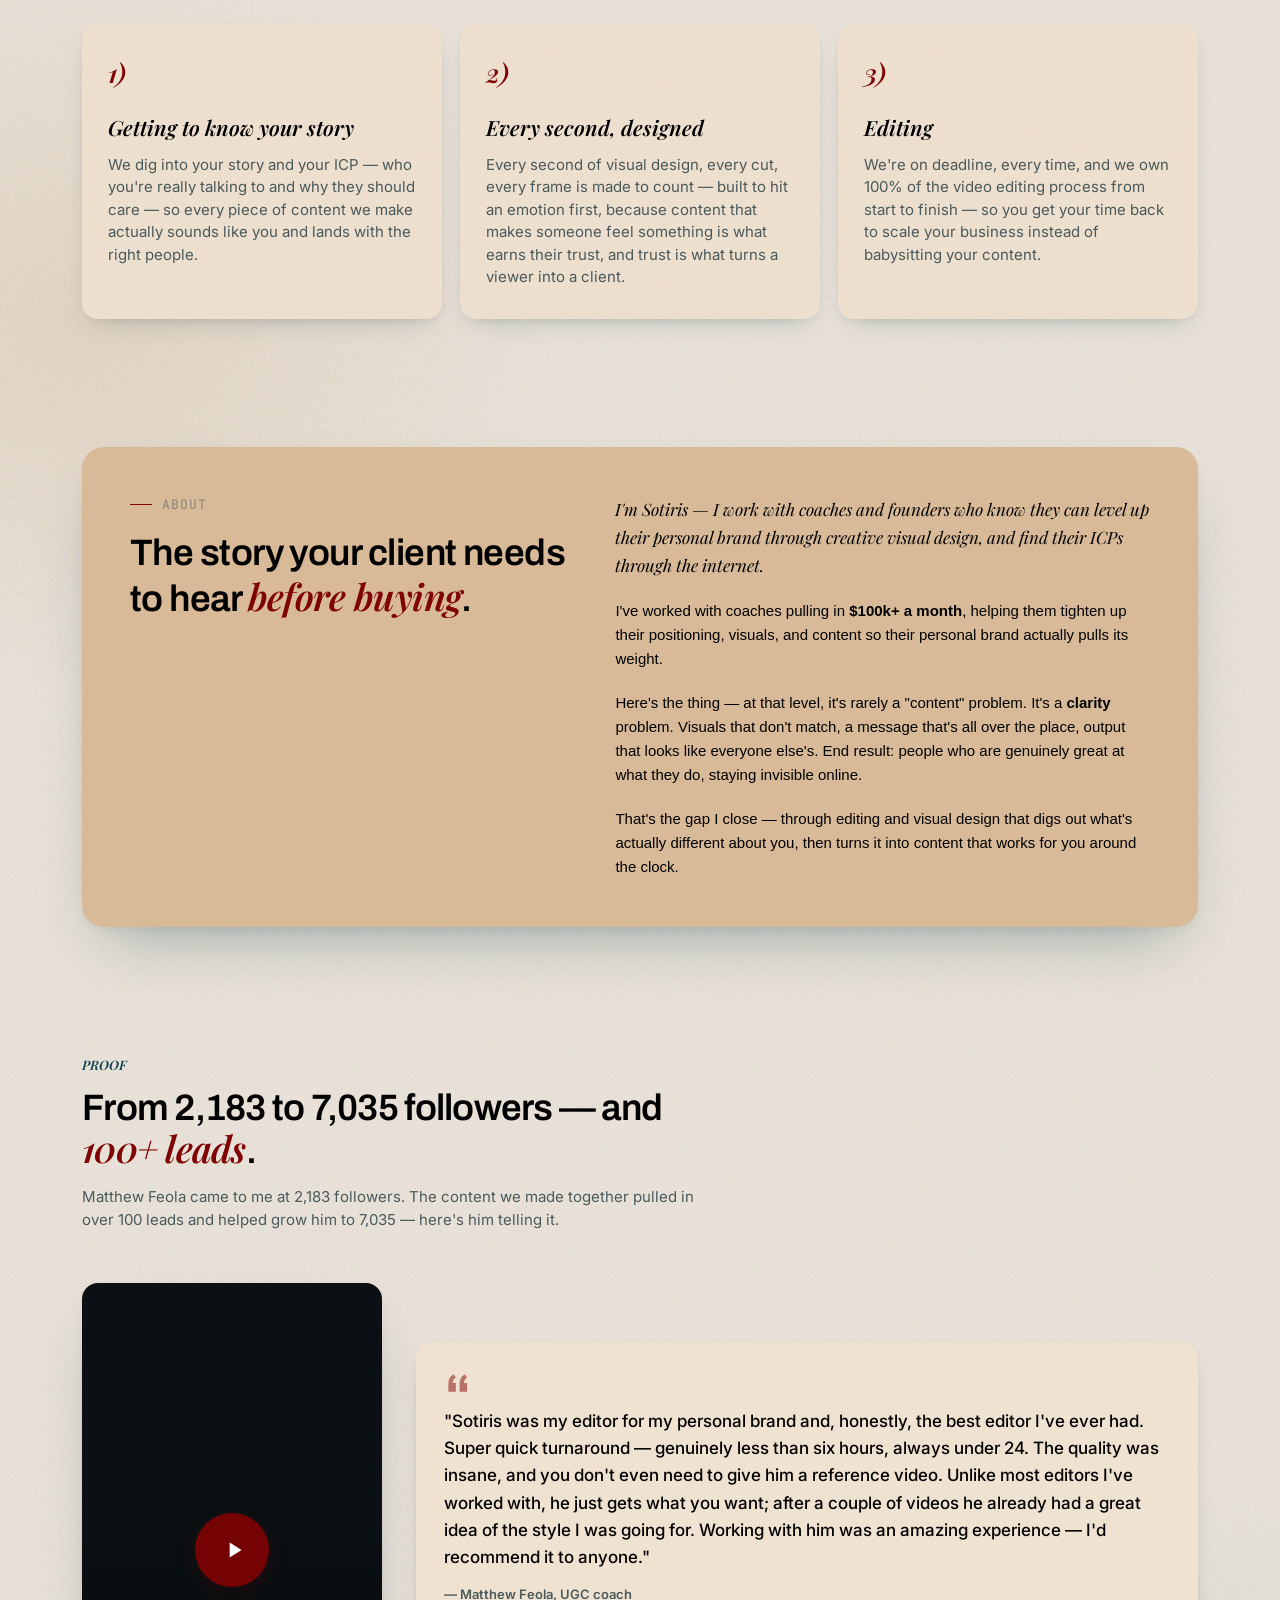
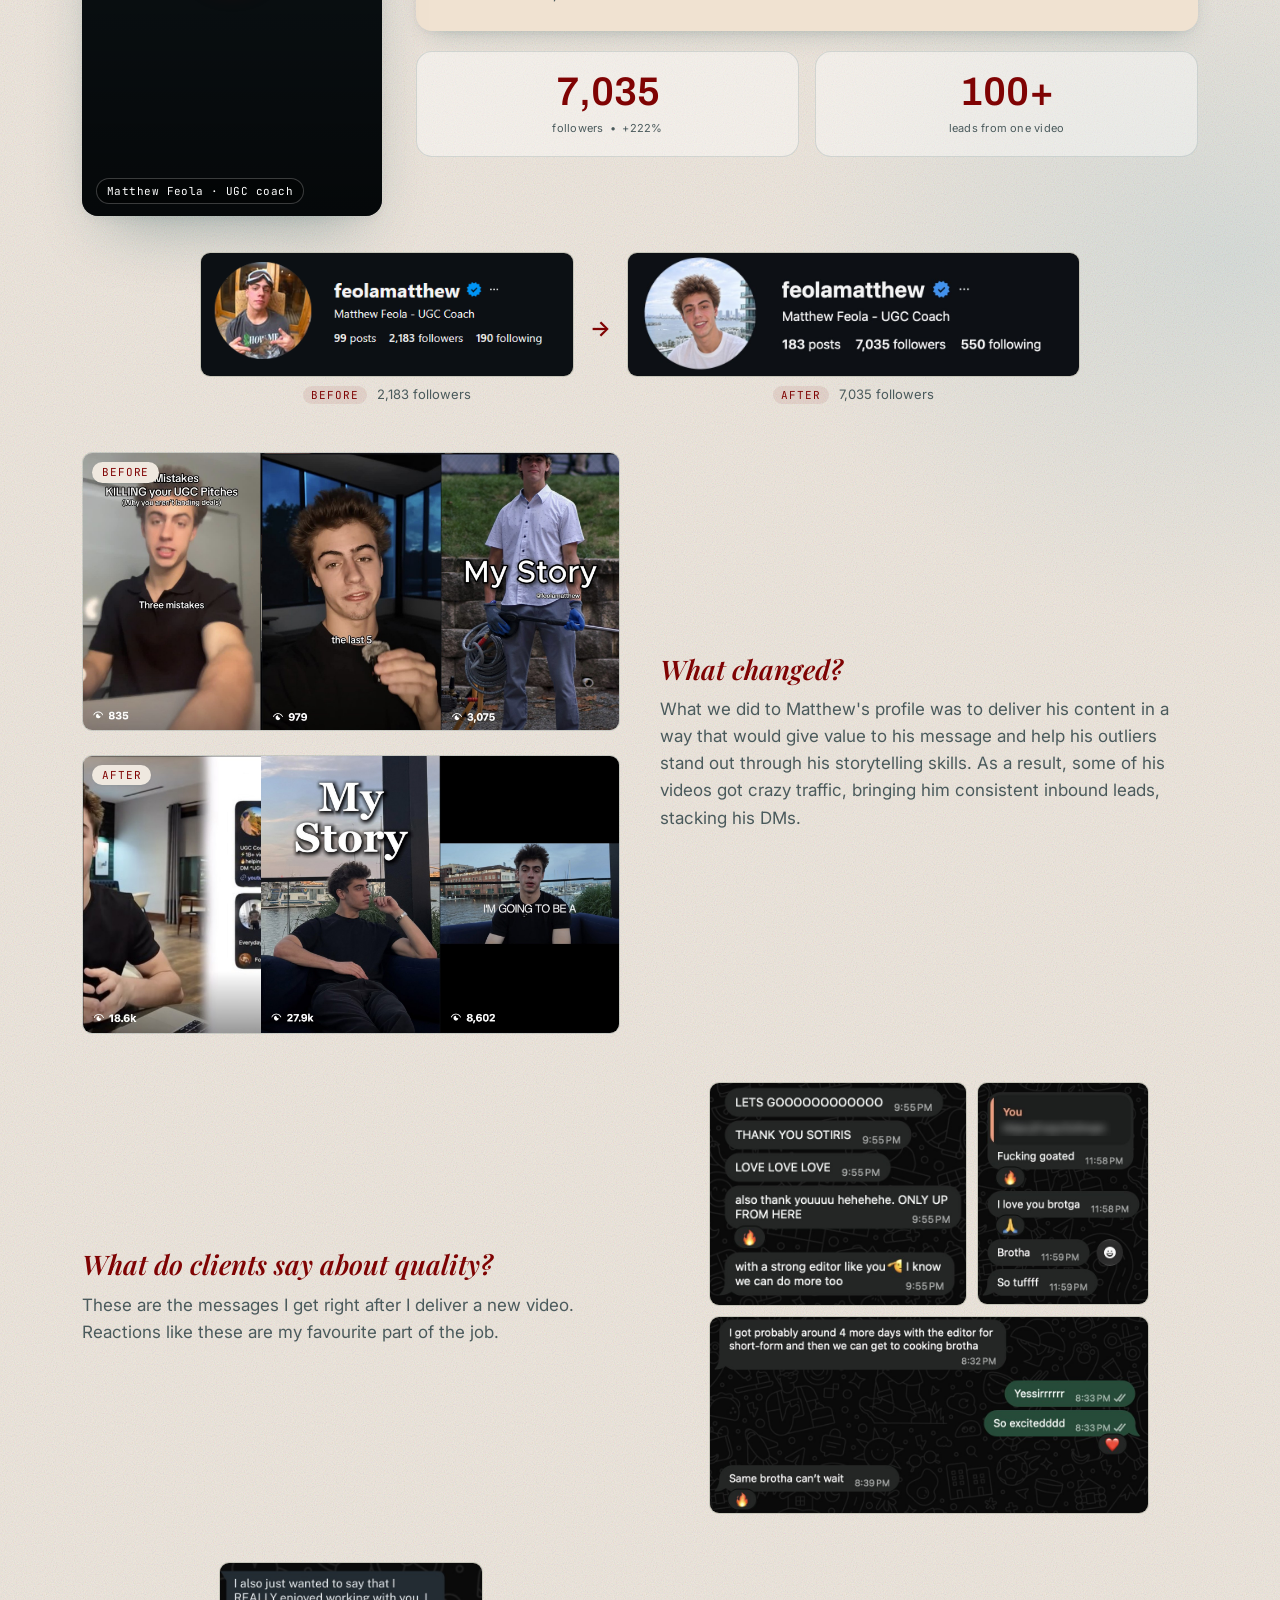
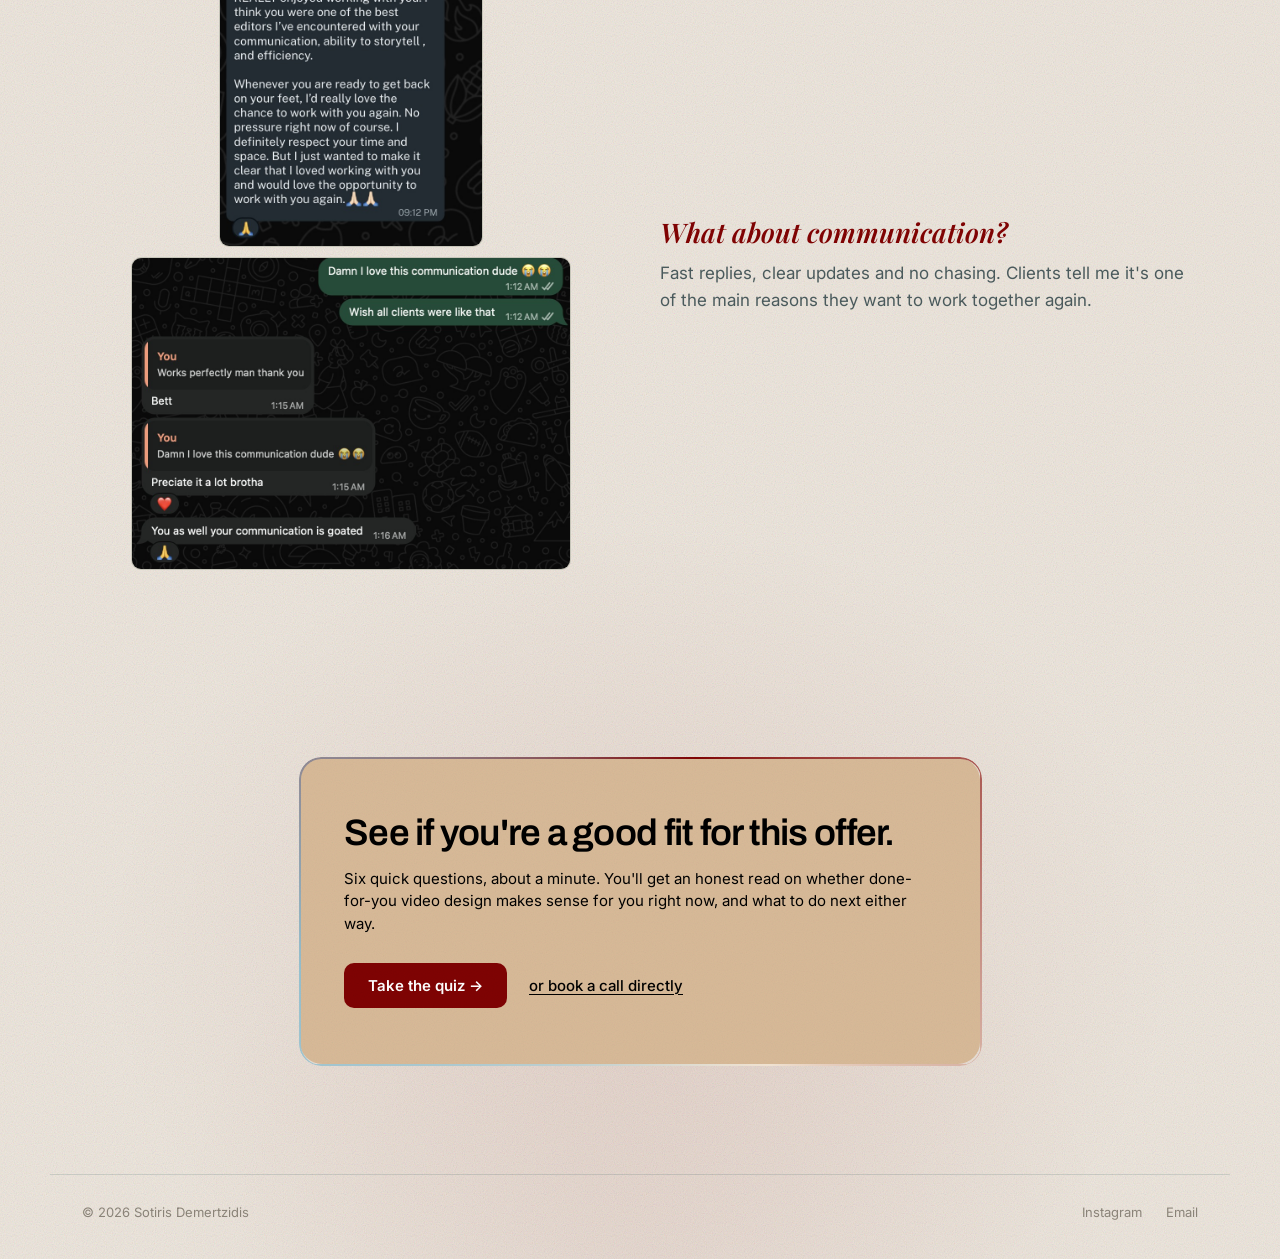
==== commit 46efe951: "Client DM section: replace first screenshot Co-Authored-By: Devin AI <158243242+devin-ai-integration" ====
--- a/index.html
+++ b/index.html
@@ -1451,9 +1451,9 @@
         </div>
         <div class="tm-dm-shots">
           <div class="tm-dm-row">
-          <figure class="tm-shot" style="flex: 1.207 1 0">
+          <figure class="tm-shot" style="flex: 1.154 1 0">
             <div class="tm-shot-img tm-shot-missing">
-              <img src="assets/dm-1.jpg" width="560" height="464" alt="Client message calling a delivered edit goated" loading="lazy"
+              <img src="assets/dm-1.jpg" width="568" height="492" alt="Client messages after a delivered edit: lets go, thank you Sotiris, love love love, with a strong editor like you I know we can do more" loading="lazy"
                    onload="this.parentElement.classList.remove('tm-shot-missing')"
                    onerror="this.remove()">
             </div>
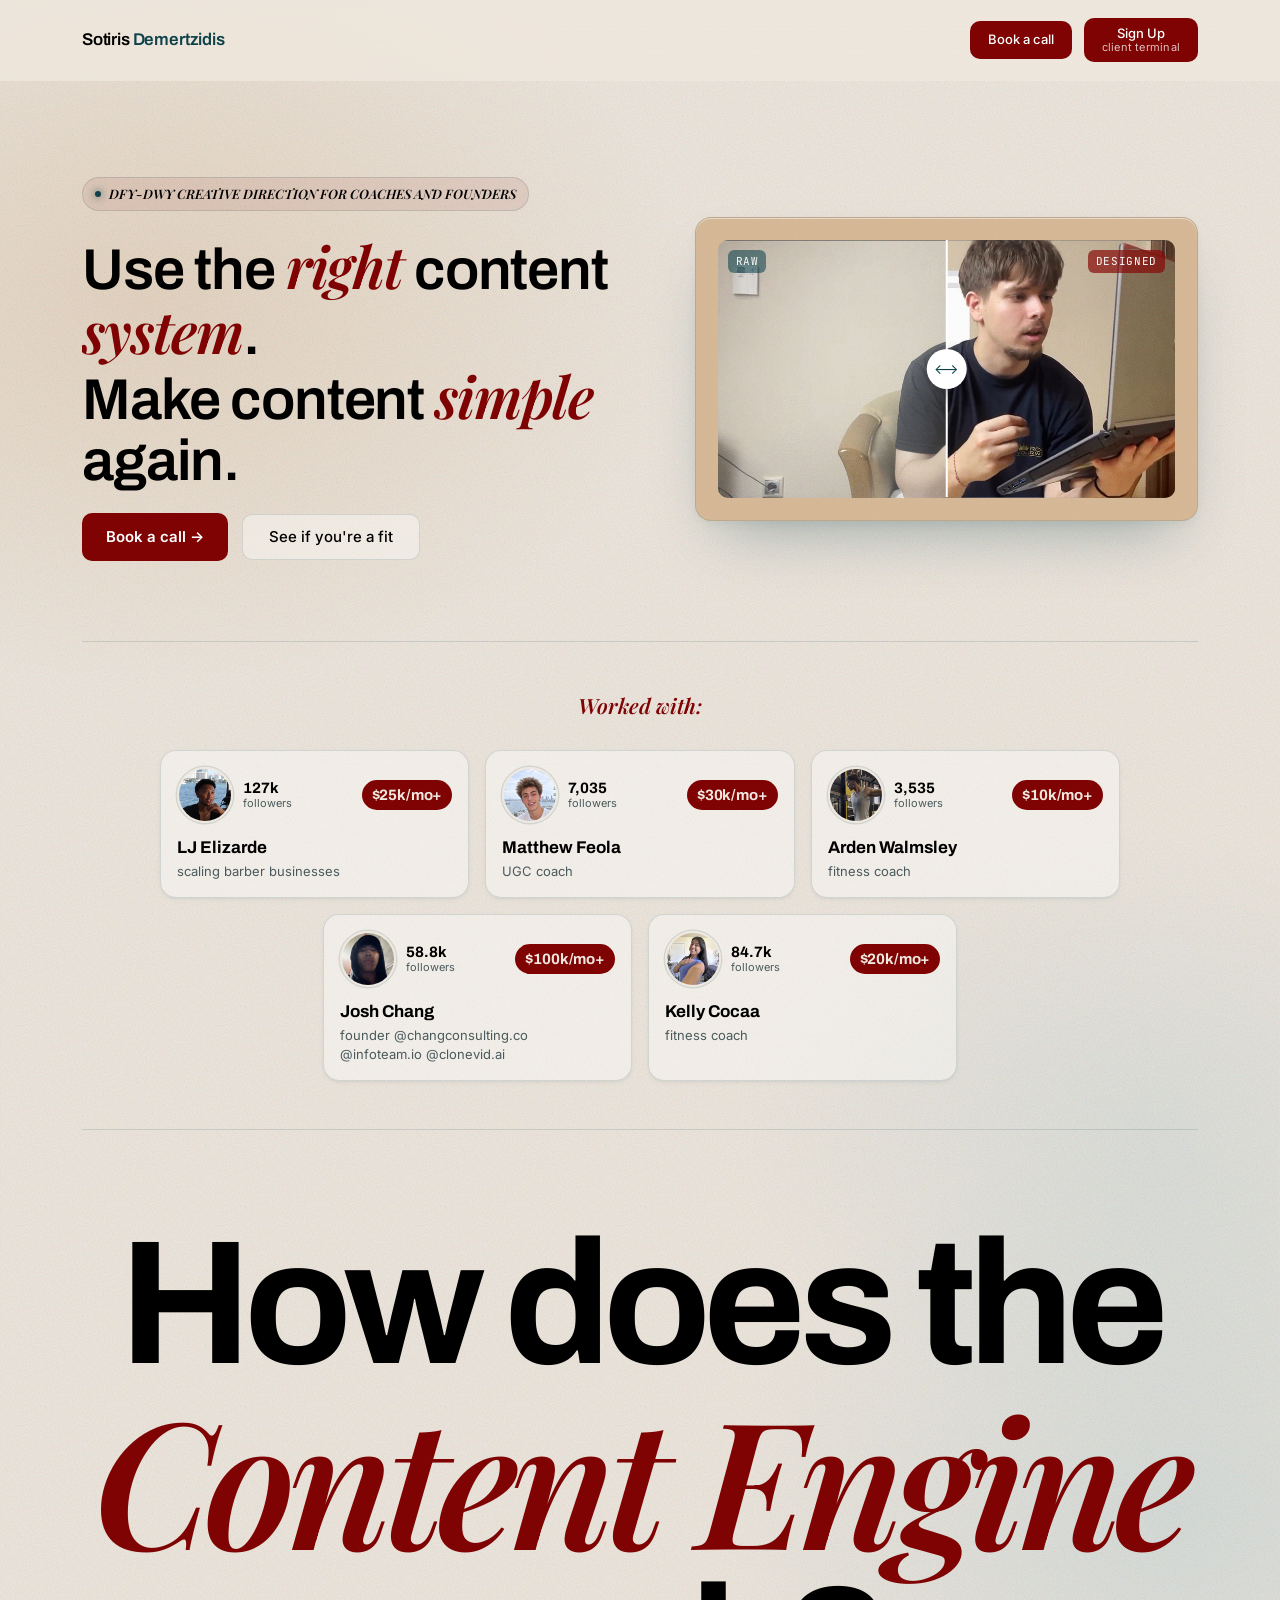
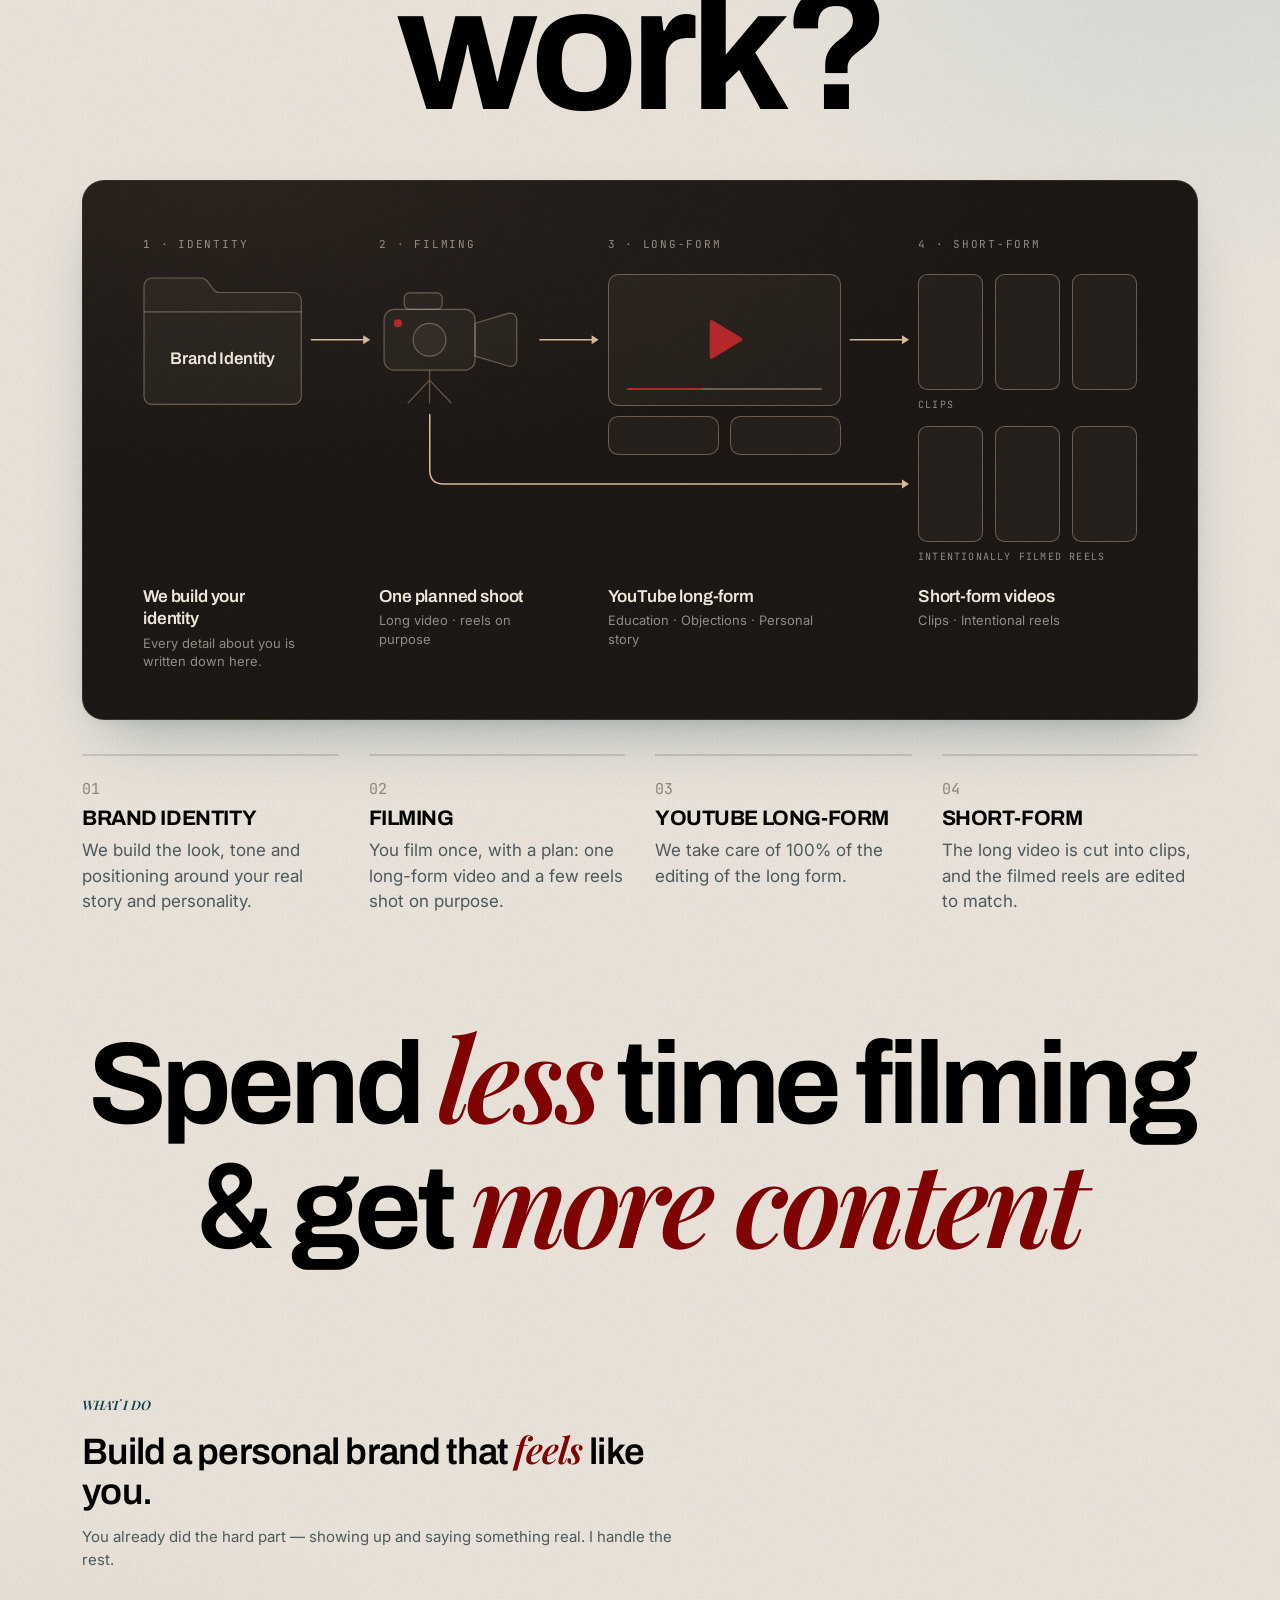
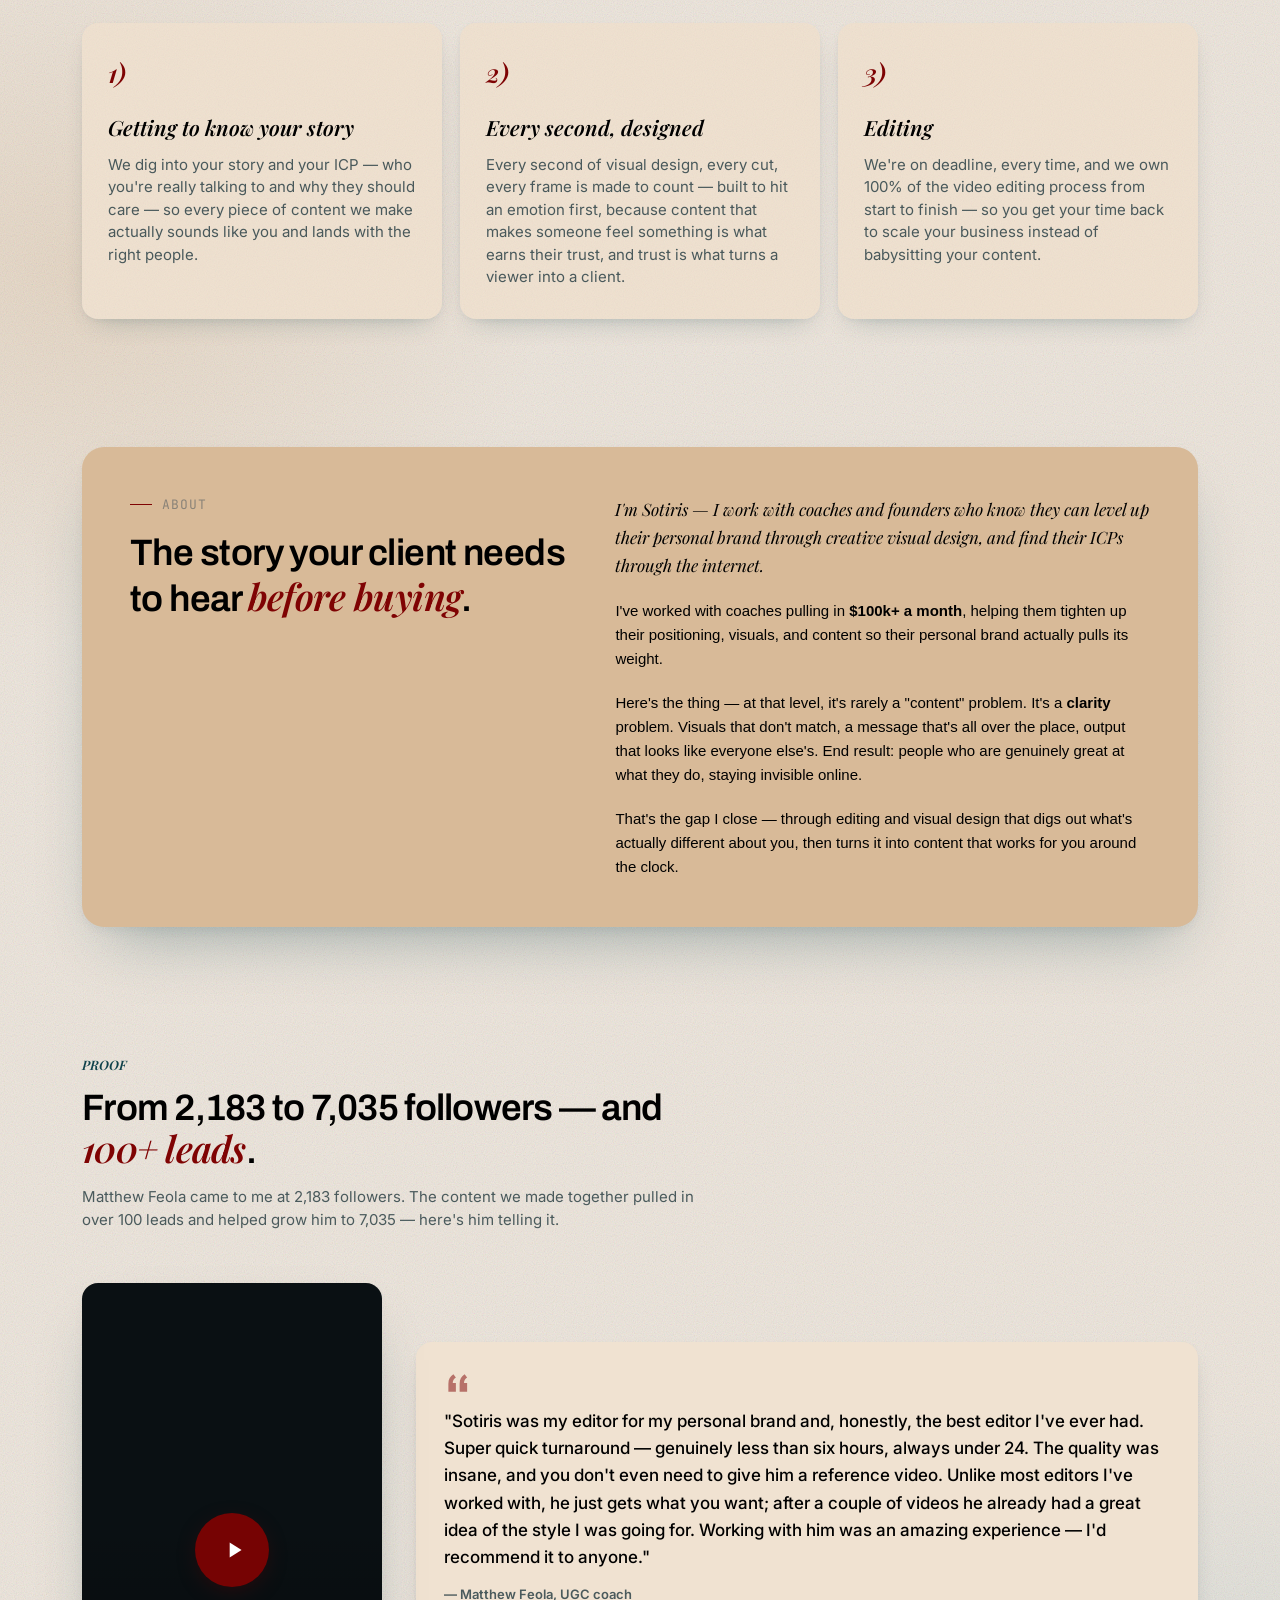
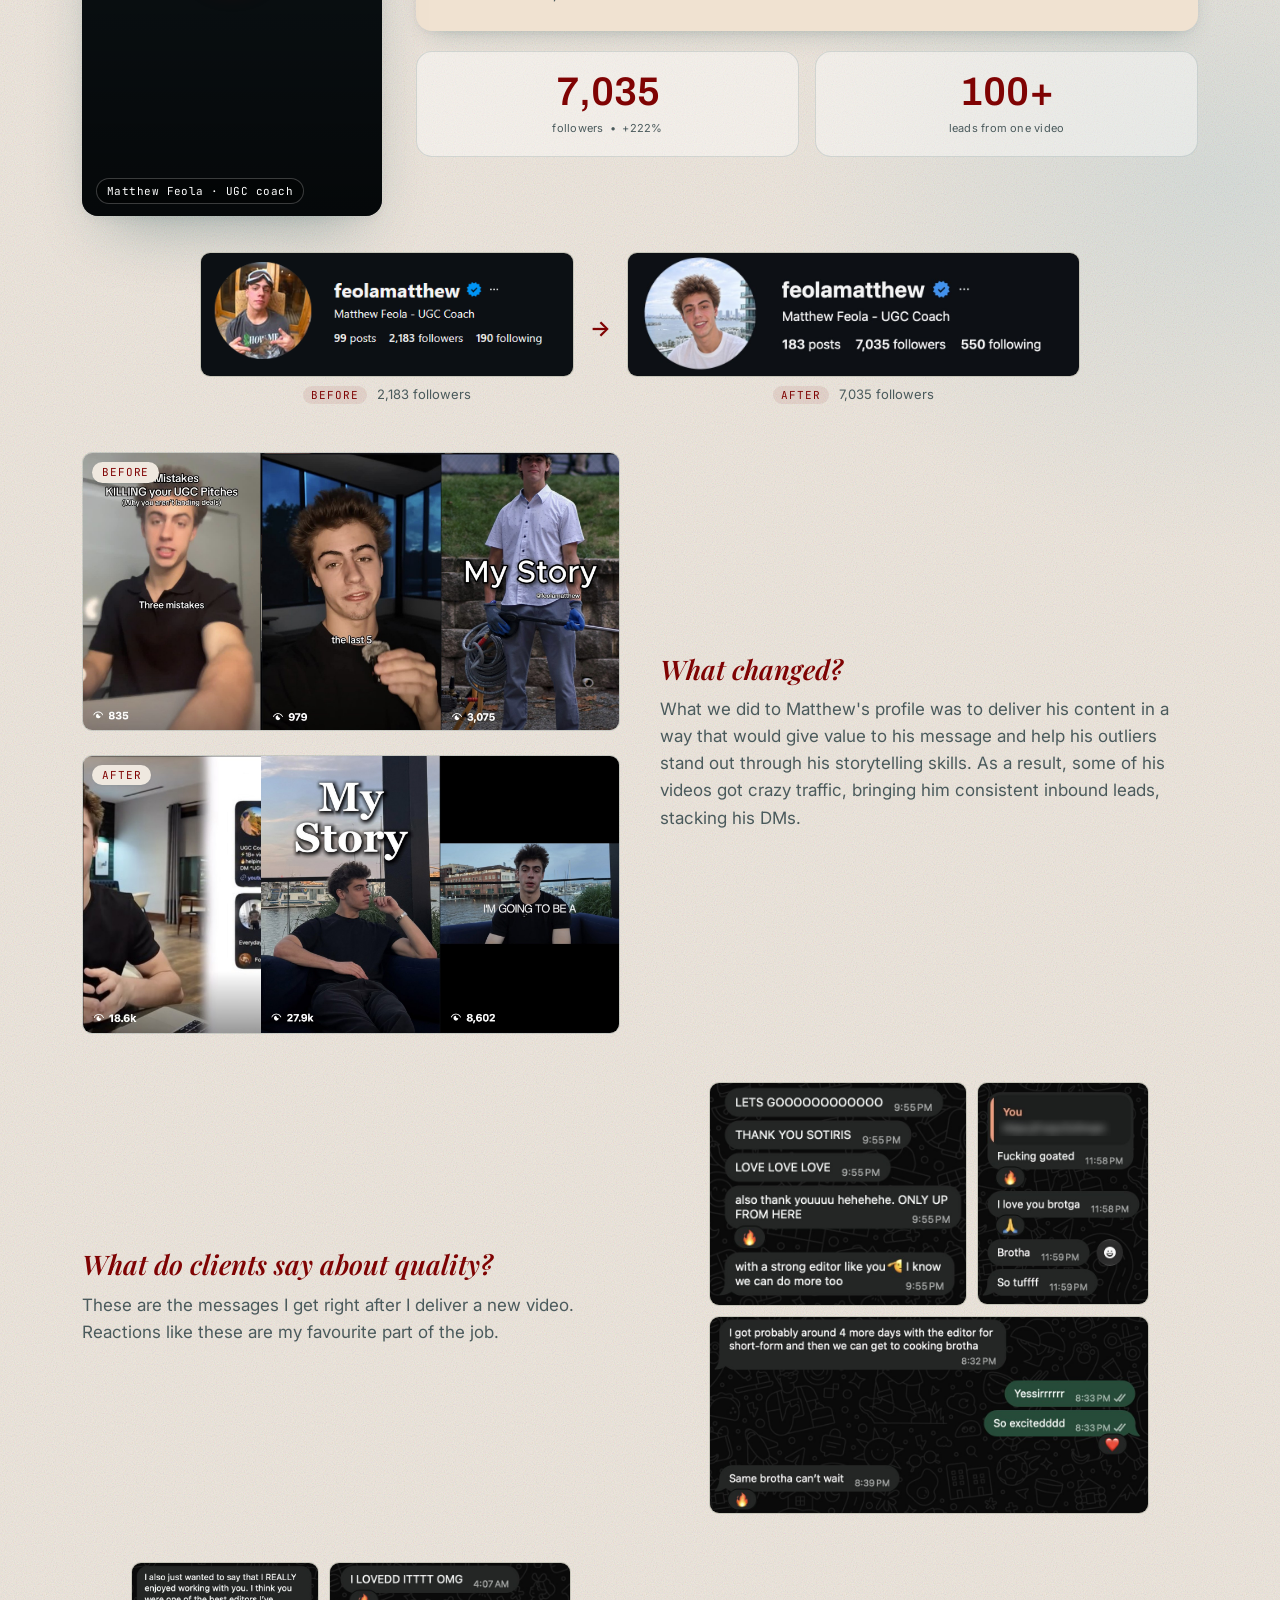
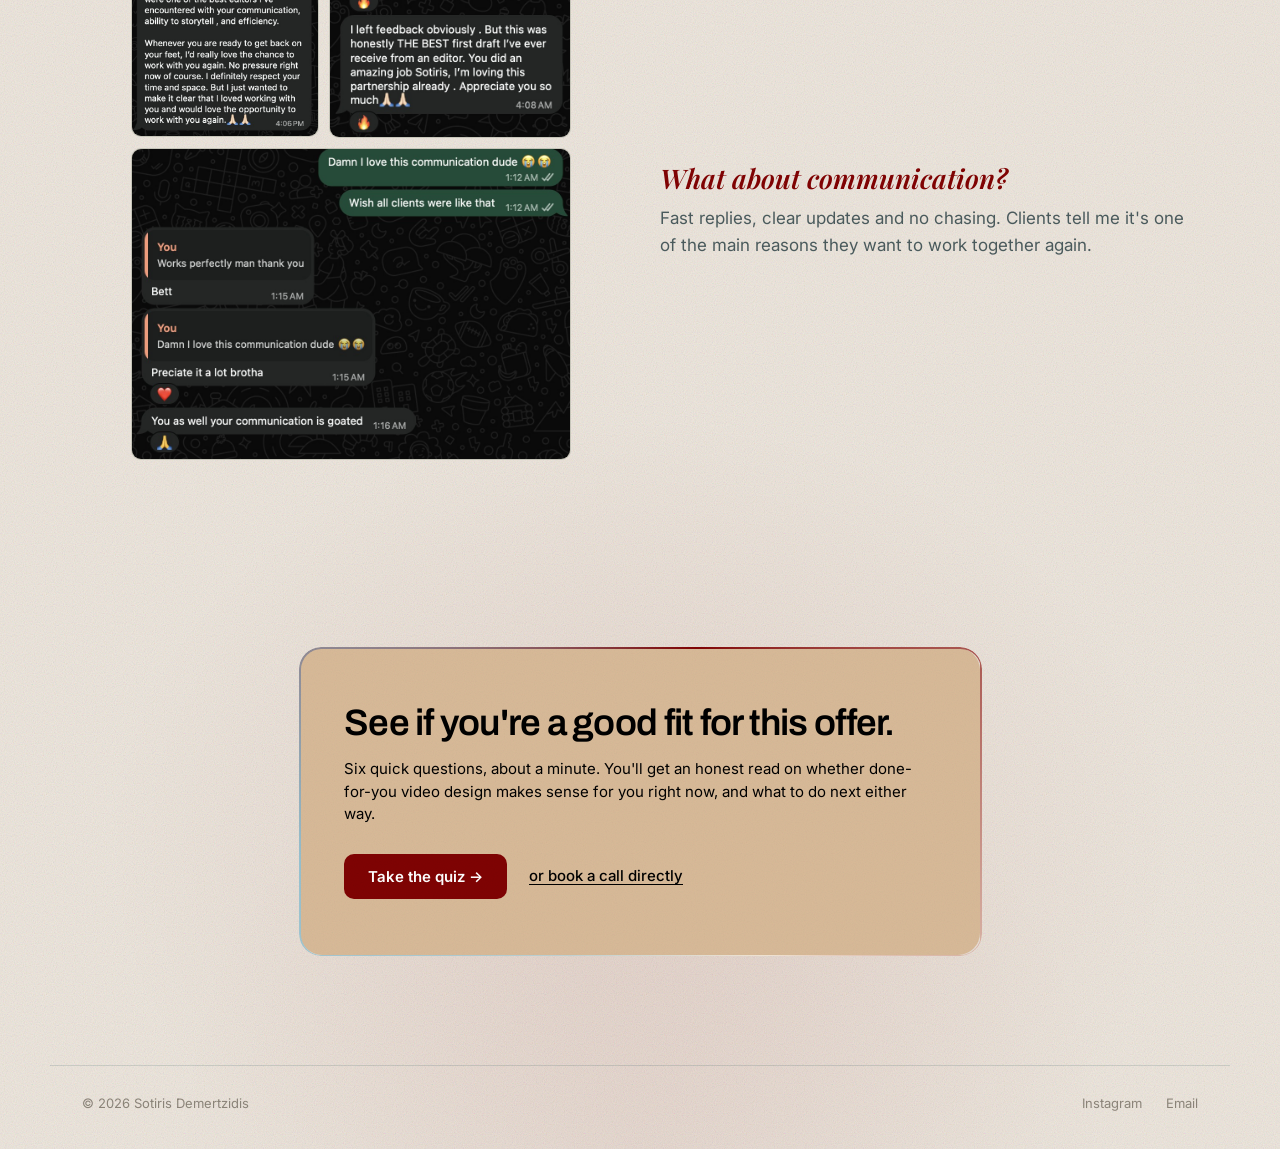
==== commit 1d2cea9a: "Communication section: two cropped screenshots side by side on the top row Co-Authored-By: Devin AI " ====
--- a/index.html
+++ b/index.html
@@ -463,7 +463,6 @@
   .tm-dm-shots { display: flex; flex-direction: column; align-items: center; gap: 10px; min-width: 0; width: 100%; max-width: 440px; margin: 0 auto; }
   .tm-dm-row { display: flex; align-items: center; gap: 10px; width: 100%; }
   .tm-dm-row .tm-shot { min-width: 0; }
-  .tm-comm .tm-shot-narrow { width: 60%; }
   .tm-ba-pair { display: flex; width: 100%; border-radius: var(--radius-2); overflow: hidden; border: 1px solid var(--glass-border); }
   .tm-ba-pair .tm-shot { flex: 1 1 0; max-width: none; min-width: 0; }
   .tm-ba-pair .tm-shot-img { border: 0; border-radius: 0; }
@@ -1480,13 +1479,22 @@
     <div class="tm-ba tm-comm">
       <div class="tm-ba-grid">
         <div class="tm-dm-shots">
-          <figure class="tm-shot tm-shot-narrow">
+          <div class="tm-dm-row">
+          <figure class="tm-shot" style="flex: 1.073 1 0">
             <div class="tm-shot-img tm-shot-missing">
-              <img src="assets/comm-1.jpg" width="622" height="672" alt="Client message: one of the best editors I've encountered for communication, storytelling and efficiency, and would love to work together again" loading="lazy"
+              <img src="assets/comm-1.jpg" width="562" height="524" alt="Client message: one of the best editors I've encountered for communication, storytelling and efficiency, and would love to work together again" loading="lazy"
                    onload="this.parentElement.classList.remove('tm-shot-missing')"
                    onerror="this.remove()">
             </div>
           </figure>
+          <figure class="tm-shot" style="flex: 1.387 1 0">
+            <div class="tm-shot-img tm-shot-missing">
+              <img src="assets/comm-3.jpg" width="566" height="408" alt="Client message: I loved it, the best first draft I've ever received from an editor, loving this partnership already" loading="lazy"
+                   onload="this.parentElement.classList.remove('tm-shot-missing')"
+                   onerror="this.remove()">
+            </div>
+          </figure>
+          </div>
           <figure class="tm-shot">
             <div class="tm-shot-img tm-shot-missing">
               <img src="assets/comm-2.jpg" width="1046" height="742" alt="Chat with a client who replies: your communication is goated" loading="lazy"
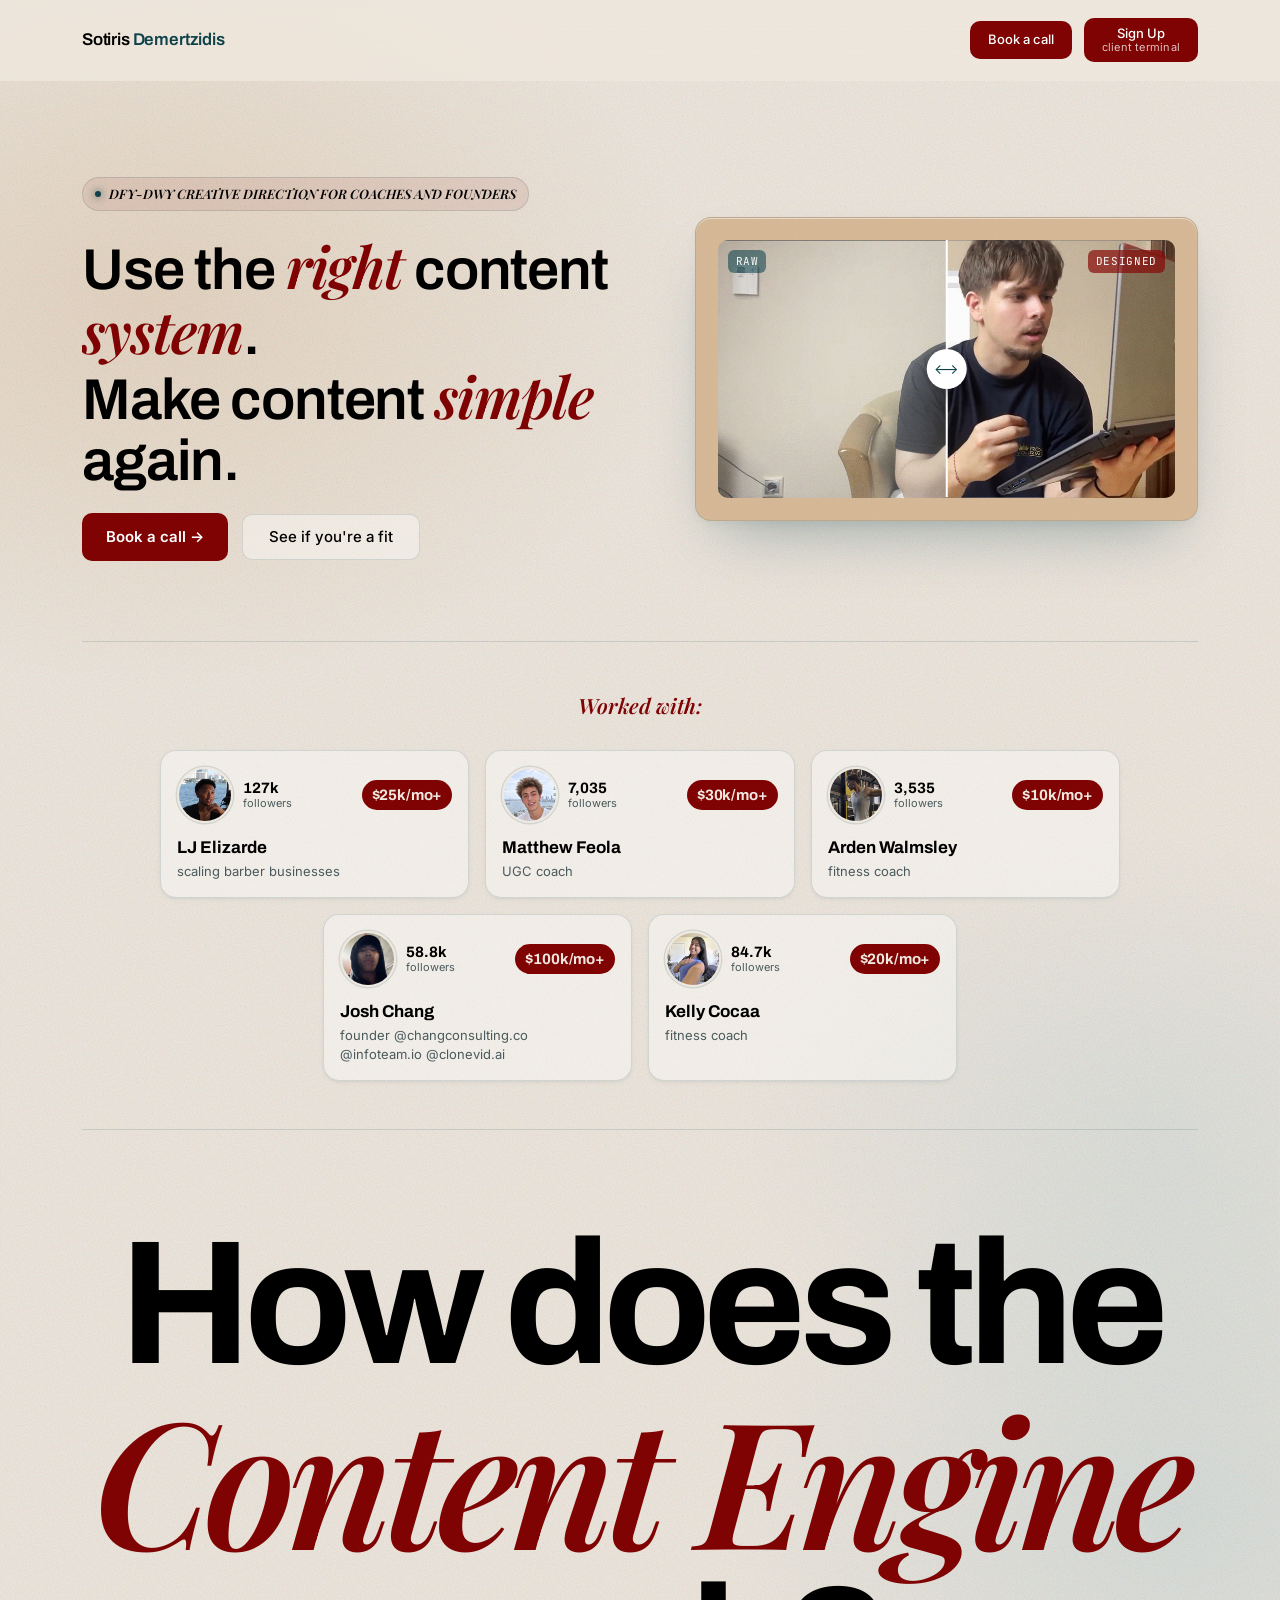
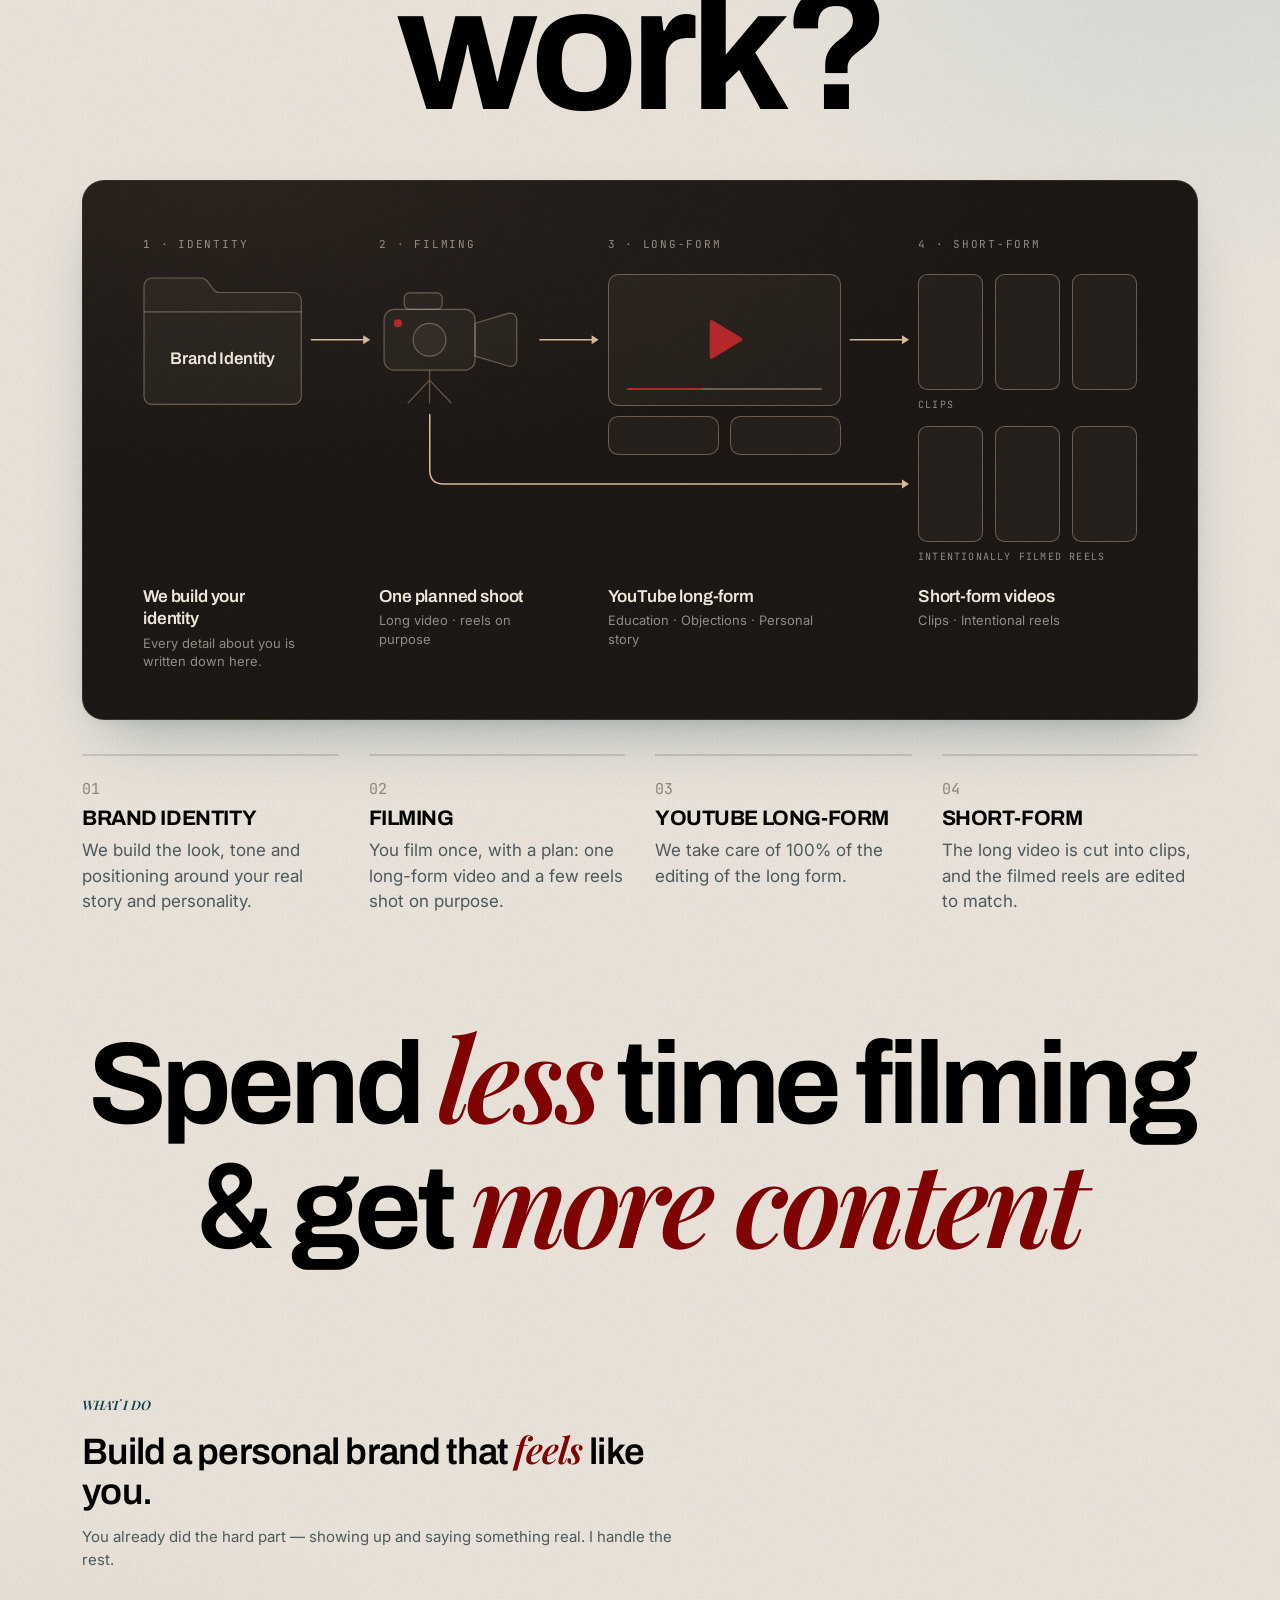
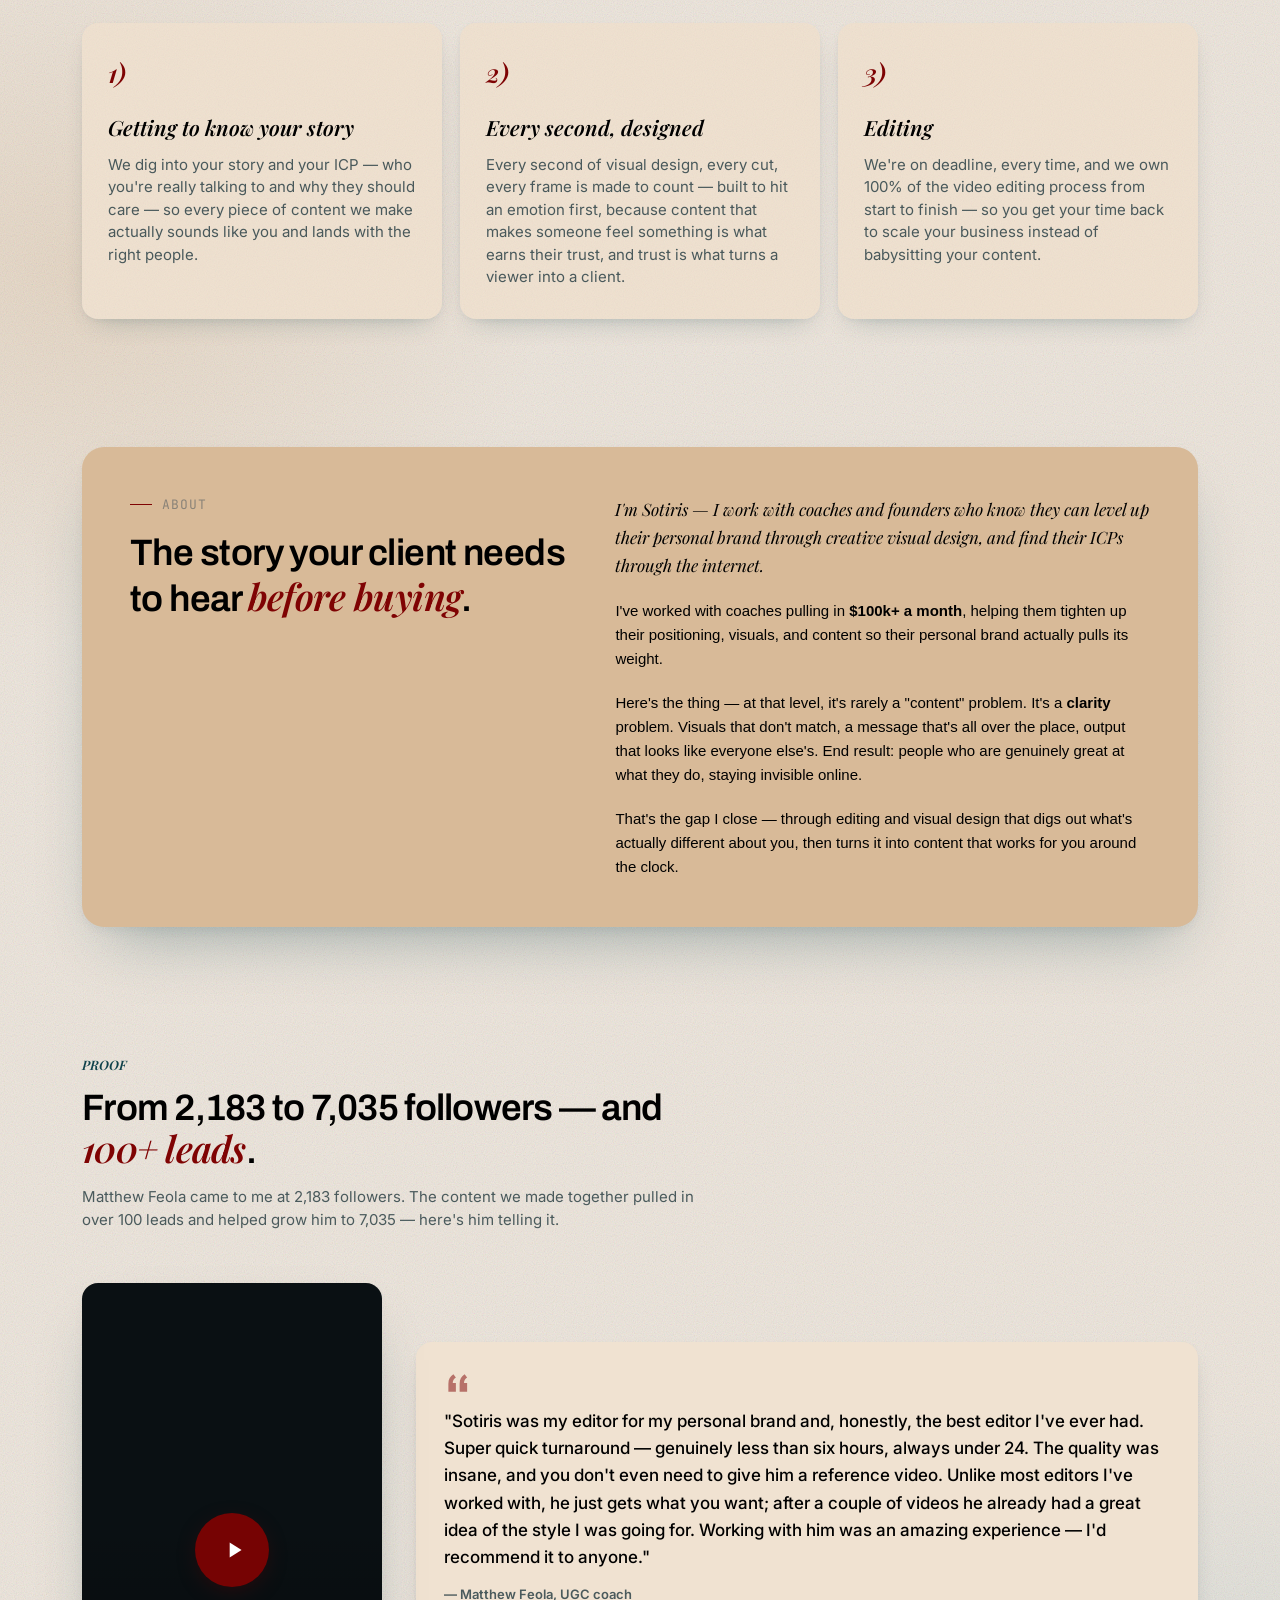
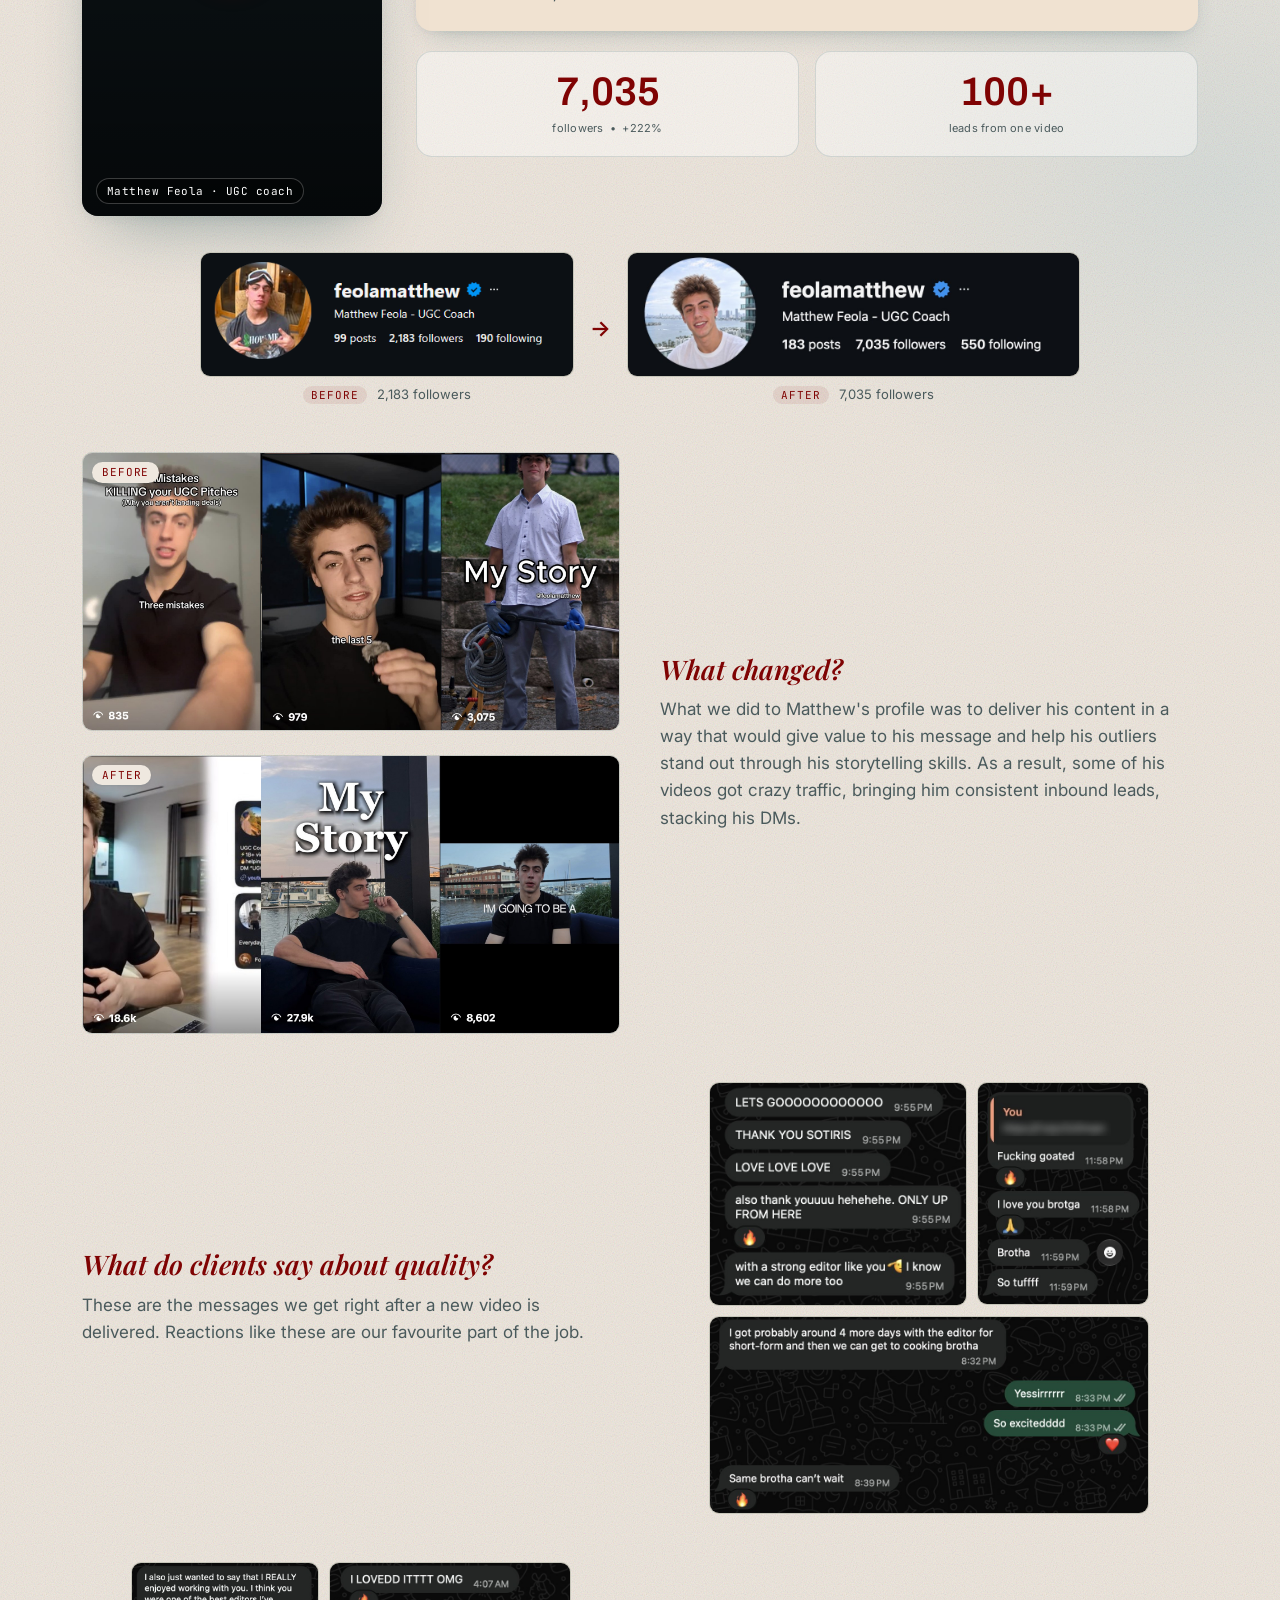
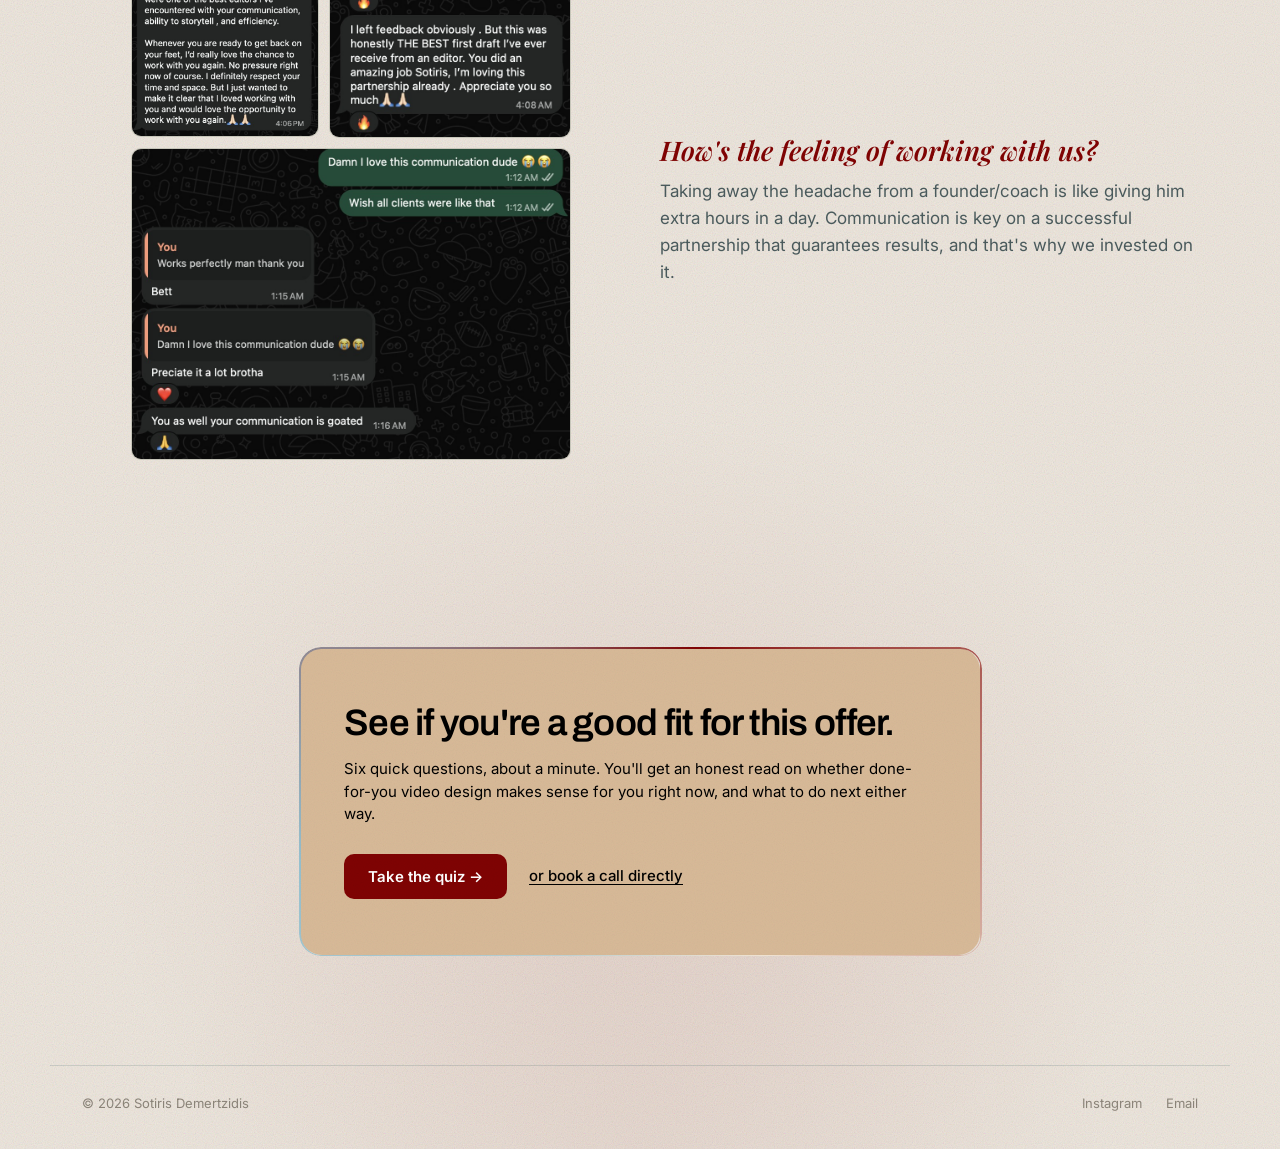
==== commit 3afe4635: "Results: update communication heading and copy, quality copy to first person plural Co-Authored-By: " ====
--- a/index.html
+++ b/index.html
@@ -1446,7 +1446,7 @@
       <div class="tm-ba-grid">
         <div class="tm-ba-text">
           <h3>What do clients say about quality?</h3>
-          <p>These are the messages I get right after I deliver a new video. Reactions like these are my favourite part of the job.</p>
+          <p>These are the messages we get right after a new video is delivered. Reactions like these are our favourite part of the job.</p>
         </div>
         <div class="tm-dm-shots">
           <div class="tm-dm-row">
@@ -1504,8 +1504,8 @@
           </figure>
         </div>
         <div class="tm-ba-text">
-          <h3>What about communication?</h3>
-          <p>Fast replies, clear updates and no chasing. Clients tell me it's one of the main reasons they want to work together again.</p>
+          <h3>How's the feeling of working with us?</h3>
+          <p>Taking away the headache from a founder/coach is like giving him extra hours in a day. Communication is key on a successful partnership that guarantees results, and that's why we invested on it.</p>
         </div>
       </div>
     </div>
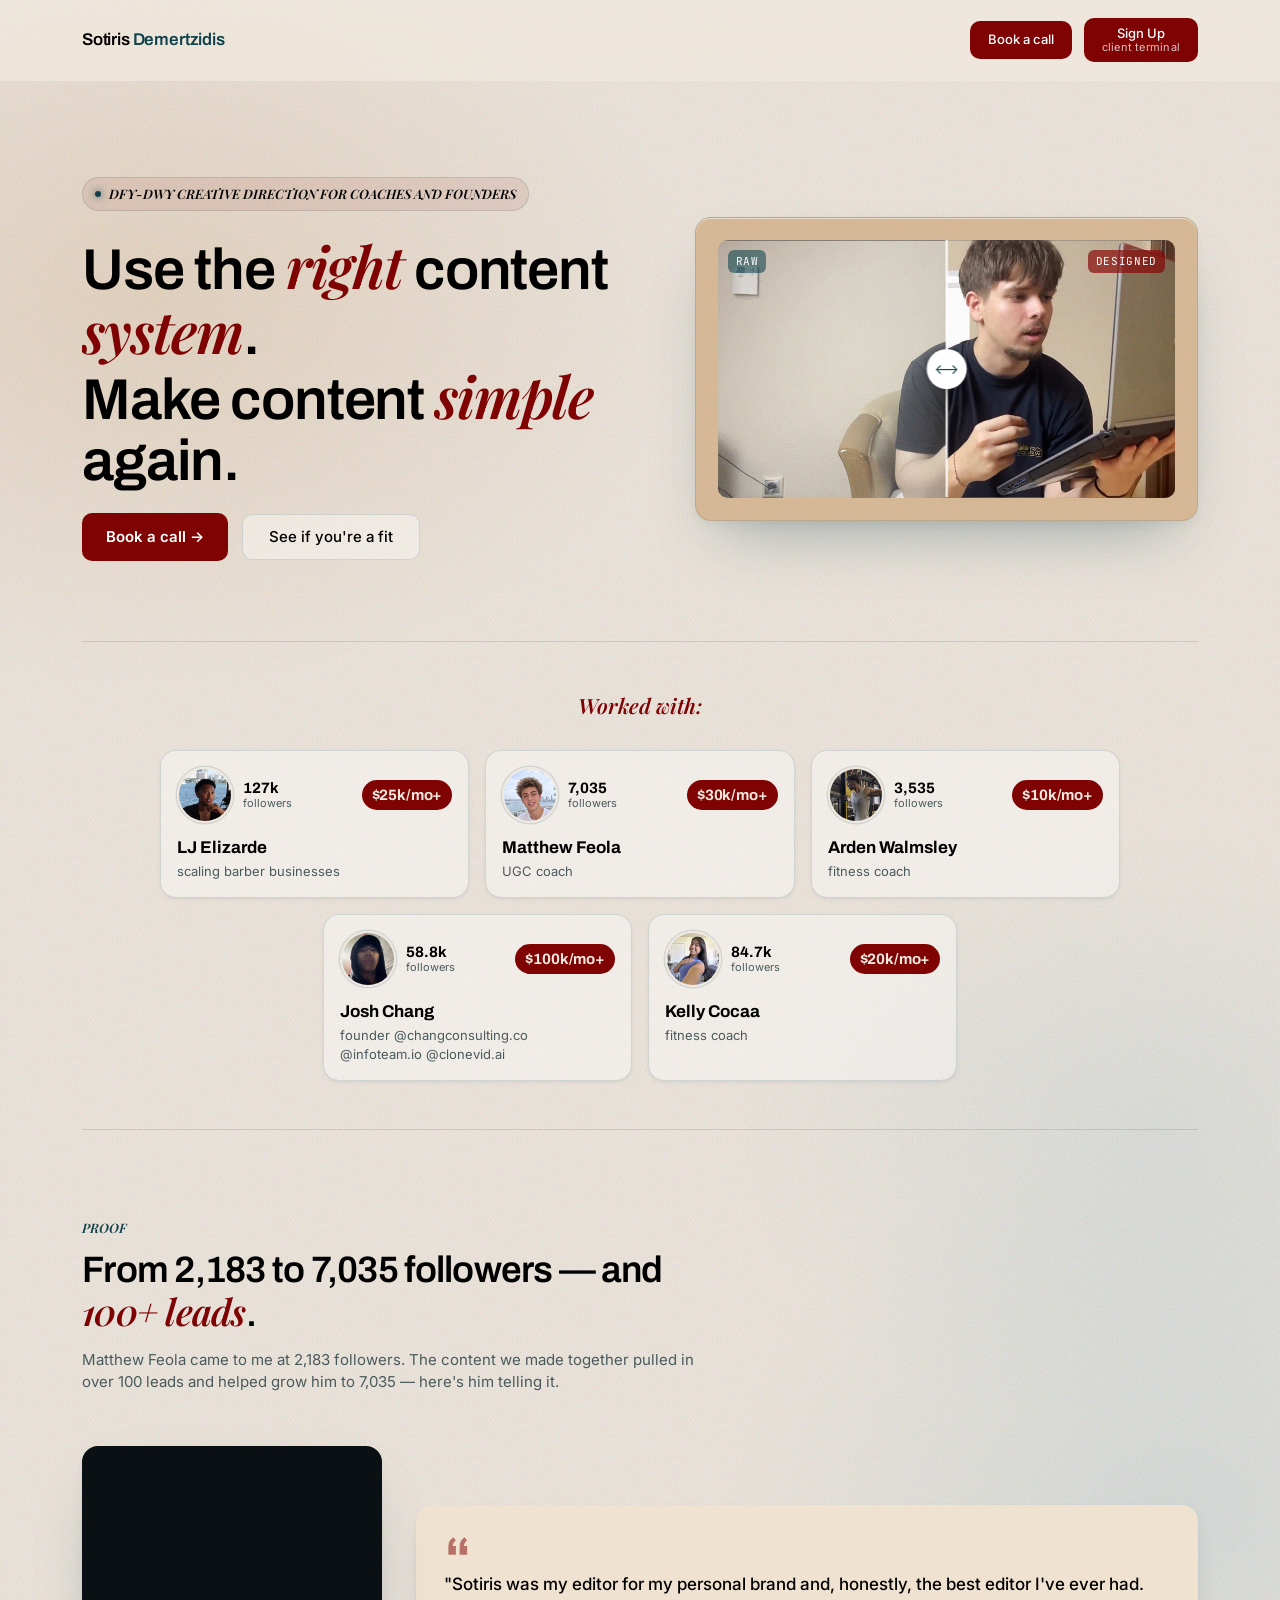
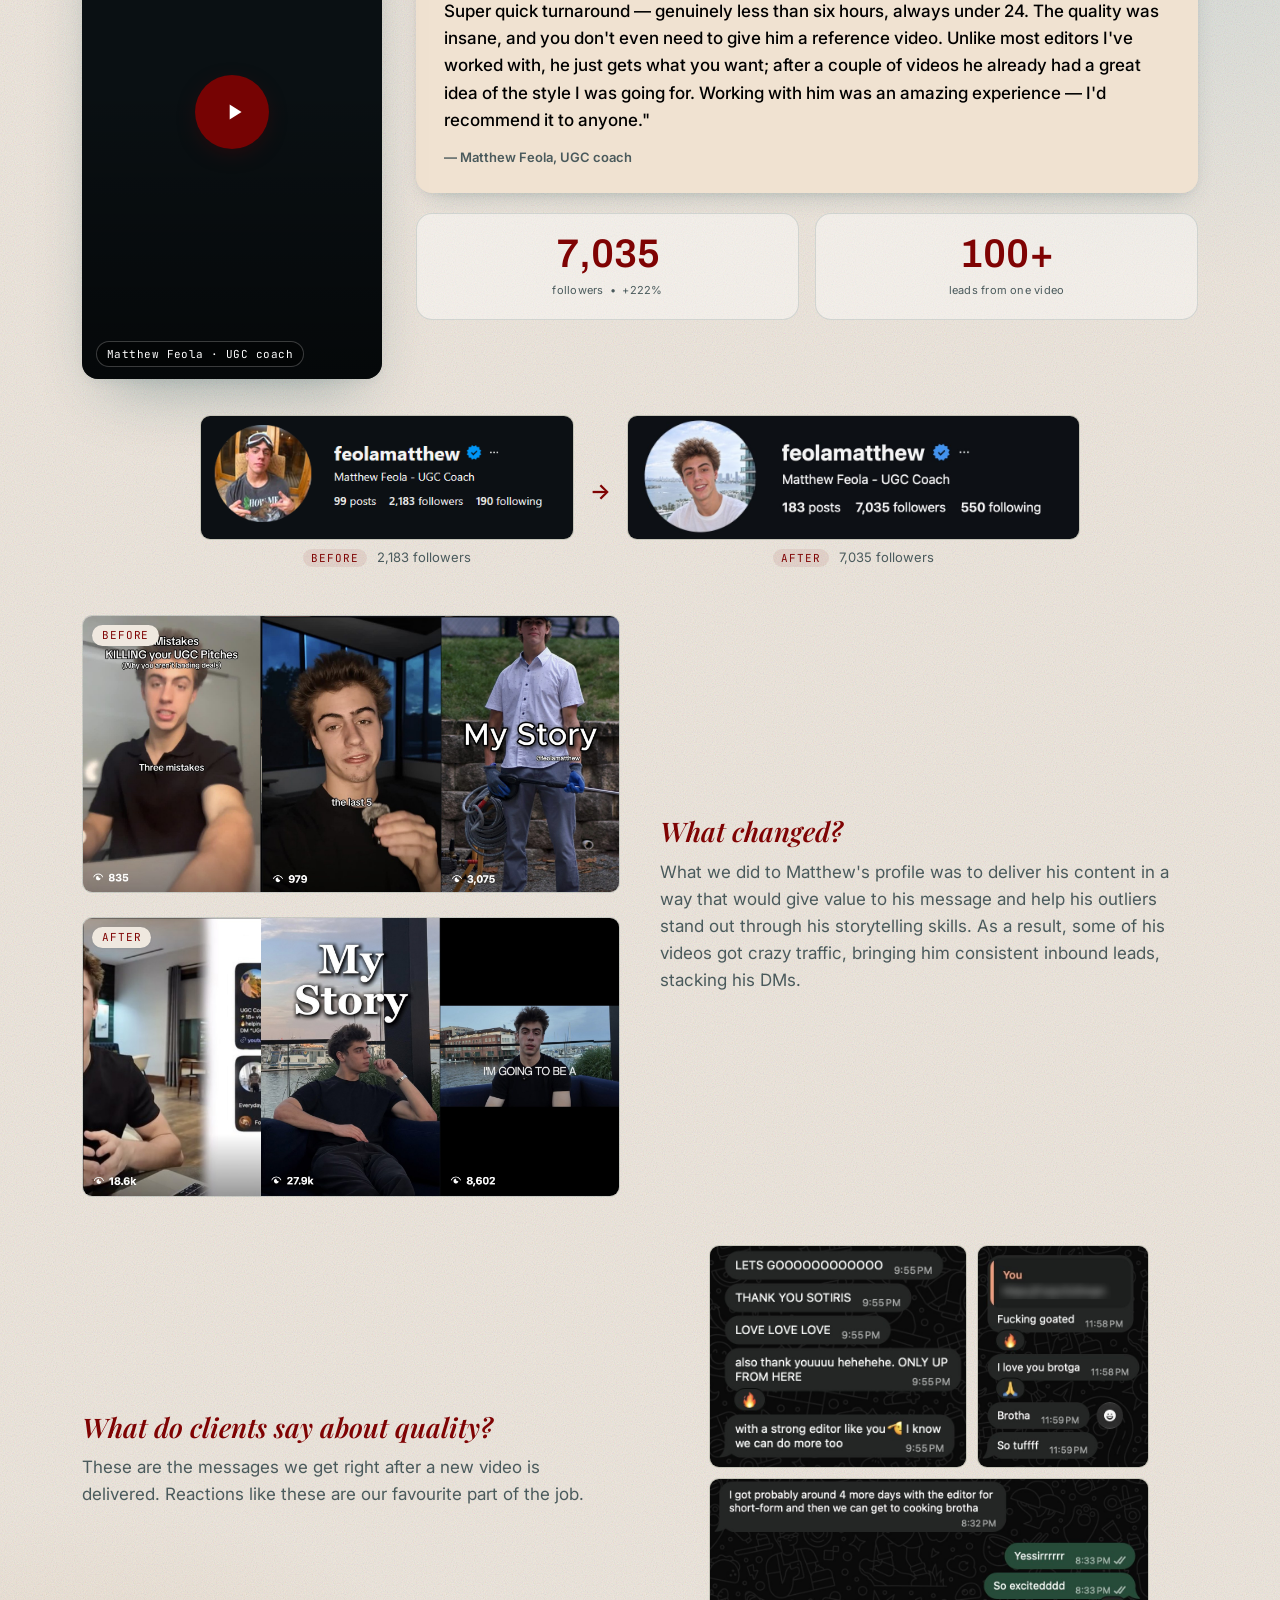
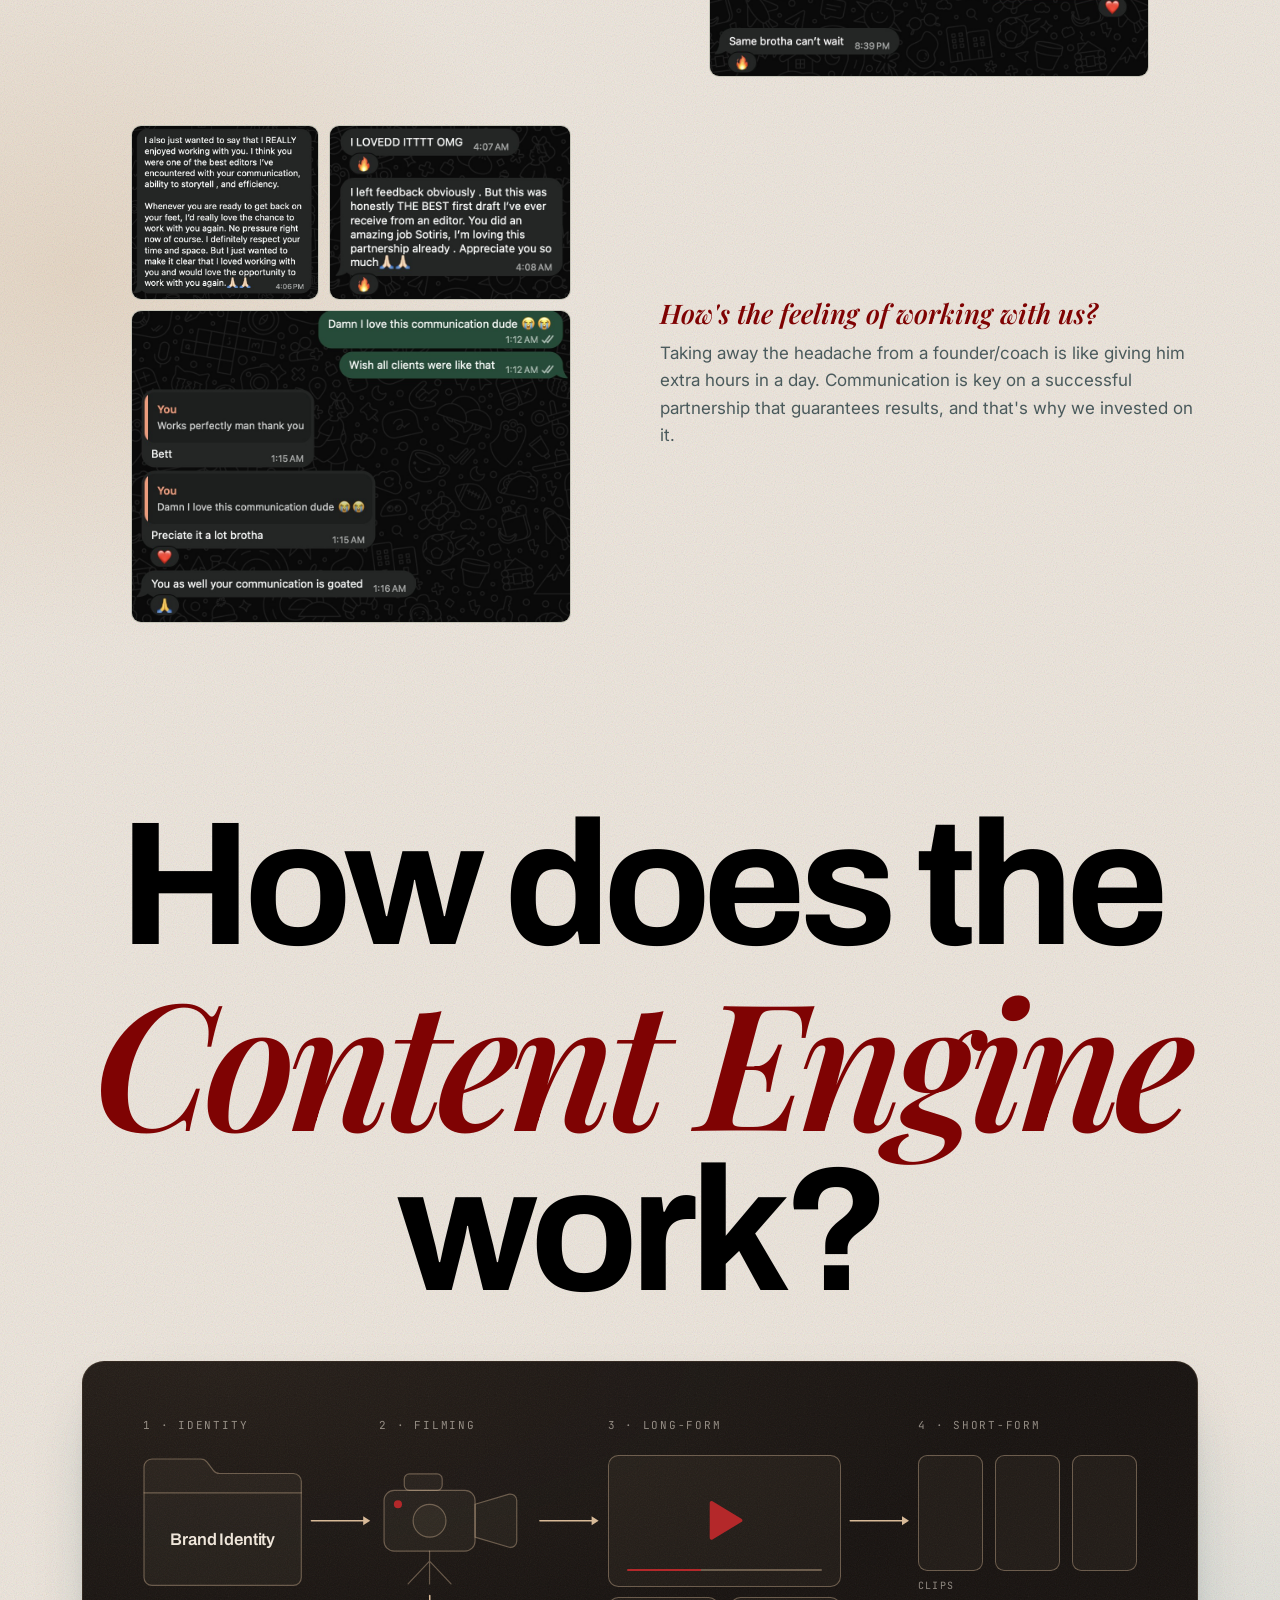
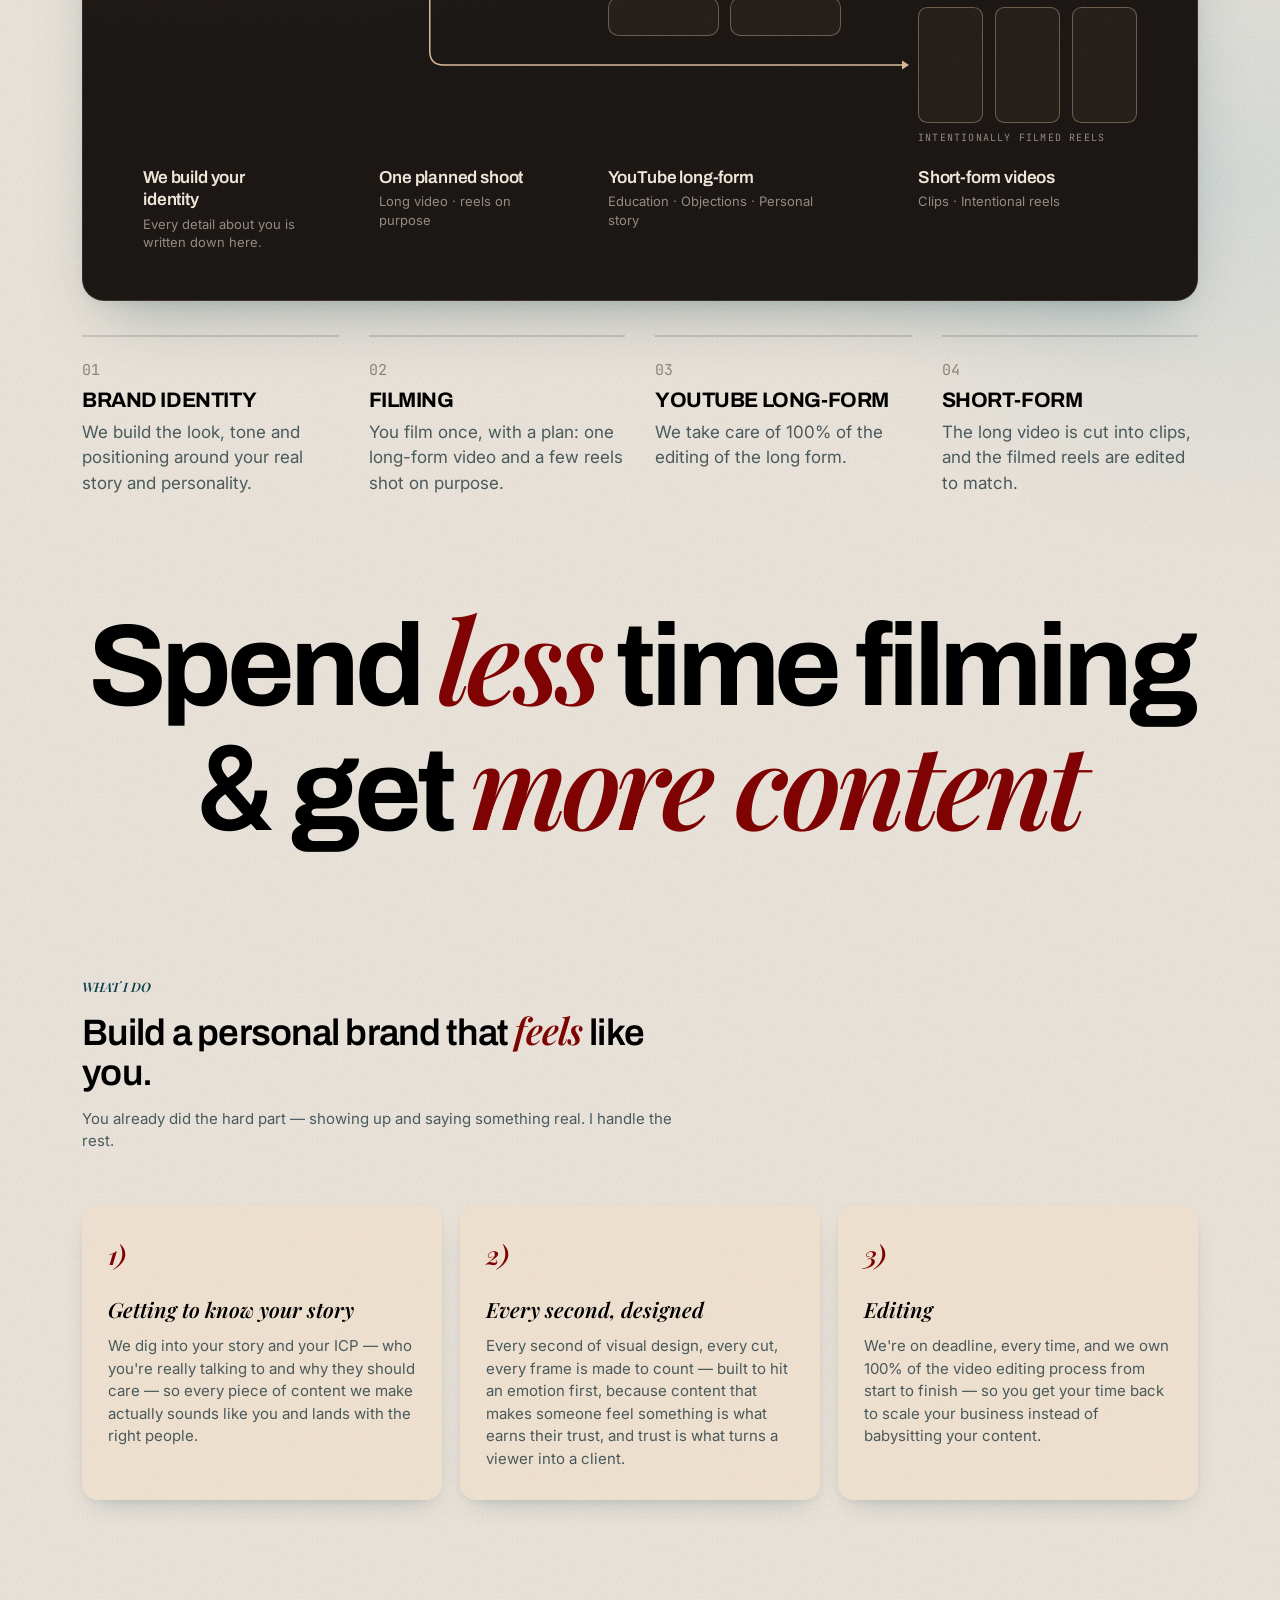
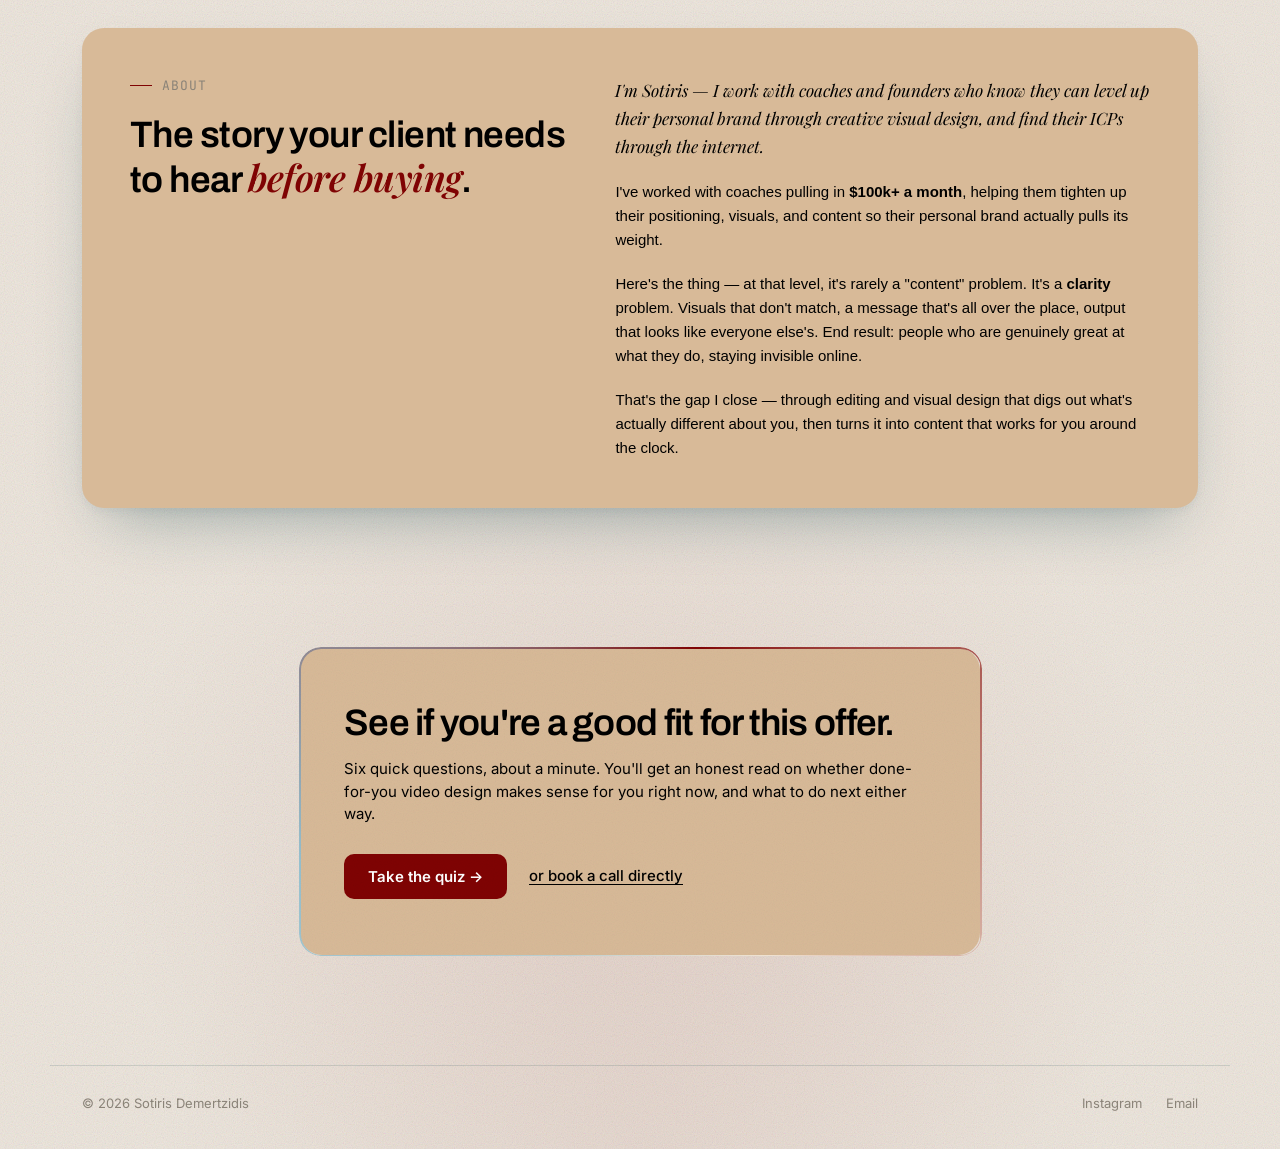
==== commit 13979f6c: "Move the proof section to sit right after Worked with Co-Authored-By: Devin AI <158243242+devin-ai-i" ====
--- a/index.html
+++ b/index.html
@@ -1173,162 +1173,6 @@
         <div class="client-about">fitness coach</div>
       </li>
     </ul>
-  </section>
-
-  <!-- CONTENT ENGINE -->
-  <section id="engine" aria-labelledby="engine-title">
-    <div class="section-head">
-      <h2 id="engine-title"><span>How does the</span> <span class="accent-italic">Content Engine</span> <span>work?</span></h2>
-    </div>
-
-    <div class="eng-board">
-      <div class="eng-flow">
-        <div class="eng-step" role="group" aria-label="Step 1: brand identity">
-          <span class="eng-label" aria-hidden="true">1 · Identity</span>
-          <span class="eng-art" aria-hidden="true">
-            <span class="eng-folder">
-            <svg class="eng-ico" data-anchor viewBox="0 0 160 132" focusable="false">
-              <path class="eng-stroke" d="M1 123V12a8 8 0 0 1 8-8h49a8 8 0 0 1 6.4 3.2l6.2 8.2a8 8 0 0 0 6.4 3.2H151a8 8 0 0 1 8 8V123a8 8 0 0 1-8 8H9a8 8 0 0 1-8-8Z"/>
-              <path class="eng-stroke" d="M1 38h158"/>
-            </svg>
-            <span class="eng-folder-face">
-              <span class="eng-folder-name">Brand Identity</span>
-            </span>
-            </span>
-          </span>
-          <span class="eng-cap" aria-hidden="true">
-            <span class="eng-cap-title">We build your identity</span>
-            <span class="eng-cap-sub">Every detail about you is written down here.</span>
-          </span>
-        </div>
-
-        <div class="eng-step" role="group" aria-label="Step 2: filming">
-          <span class="eng-label" aria-hidden="true">2 · Filming</span>
-          <span class="eng-art" aria-hidden="true">
-            <svg class="eng-ico" data-anchor viewBox="0 0 120 104" focusable="false">
-              <rect class="eng-stroke" x="20" y="15" width="30" height="13" rx="4"/>
-              <rect class="eng-stroke" x="4" y="28" width="72" height="48" rx="8"/>
-              <path class="eng-stroke" d="M76 39l27-8a5 5 0 0 1 6 5v32a5 5 0 0 1-6 5l-27-8Z"/>
-              <circle class="eng-stroke" cx="40" cy="52" r="13"/>
-              <circle class="eng-red" cx="15" cy="39" r="3.2"/>
-              <path class="eng-stroke" d="M40 76v8M40 84l-17 18M40 84v18M40 84l17 18"/>
-            </svg>
-          </span>
-          <span class="eng-cap" aria-hidden="true">
-            <span class="eng-cap-title">One planned shoot</span>
-            <span class="eng-cap-sub">Long video · reels on purpose</span>
-          </span>
-        </div>
-
-        <div class="eng-step" role="group" aria-label="Step 3: YouTube long-form">
-          <span class="eng-label" aria-hidden="true">3 · Long-form</span>
-          <span class="eng-art" aria-hidden="true">
-            <span class="eng-player" data-anchor>
-              <svg viewBox="0 0 20 22" focusable="false"><path class="eng-red" d="M2 1.6v18.8a1 1 0 0 0 1.5.9l15.6-9.4a1 1 0 0 0 0-1.8L3.5.7A1 1 0 0 0 2 1.6Z"/></svg>
-            </span>
-            <span class="eng-thumbs"><i></i><i></i></span>
-          </span>
-          <span class="eng-cap" aria-hidden="true">
-            <span class="eng-cap-title">YouTube long-form</span>
-            <span class="eng-cap-sub">Education · Objections · Personal story</span>
-          </span>
-        </div>
-
-        <div class="eng-step eng-step--shorts" role="group" aria-label="Step 4: short-form, clips and intentionally filmed reels">
-          <span class="eng-label" aria-hidden="true">4 · Short-form</span>
-          <span class="eng-art eng-shorts" aria-hidden="true">
-            <span class="eng-row">
-              <span class="eng-cards" data-anchor="clips"><i></i><i></i><i></i></span>
-              <span class="eng-row-label">Clips</span>
-            </span>
-            <span class="eng-row">
-              <span class="eng-cards" data-anchor="reels"><i></i><i></i><i></i></span>
-              <span class="eng-row-label">Intentionally filmed reels</span>
-            </span>
-          </span>
-          <span class="eng-cap" aria-hidden="true">
-            <span class="eng-cap-title">Short-form videos</span>
-            <span class="eng-cap-sub">Clips · Intentional reels</span>
-          </span>
-        </div>
-
-        <svg class="eng-arrows" aria-hidden="true" focusable="false">
-          <g class="eng-arrow" data-arrow="1"><path class="eng-line" pathLength="1"/><path class="eng-head"/></g>
-          <g class="eng-arrow" data-arrow="2"><path class="eng-line" pathLength="1"/><path class="eng-head"/></g>
-          <g class="eng-arrow" data-arrow="3"><path class="eng-line" pathLength="1"/><path class="eng-head"/></g>
-          <g class="eng-arrow" data-arrow="4"><path class="eng-line" pathLength="1"/><path class="eng-head"/></g>
-        </svg>
-      </div>
-    </div>
-
-    <ol class="eng-list">
-      <li>
-        <span class="eng-num" aria-hidden="true">01</span>
-        <h3>Brand identity</h3>
-        <p>We build the look, tone and positioning around your real story and personality.</p>
-      </li>
-      <li>
-        <span class="eng-num" aria-hidden="true">02</span>
-        <h3>Filming</h3>
-        <p>You film once, with a plan: one long-form video and a few reels shot on purpose.</p>
-      </li>
-      <li>
-        <span class="eng-num" aria-hidden="true">03</span>
-        <h3>YouTube long-form</h3>
-        <p>We take care of 100% of the editing of the long form.</p>
-      </li>
-      <li>
-        <span class="eng-num" aria-hidden="true">04</span>
-        <h3>Short-form</h3>
-        <p>The long video is cut into clips, and the filmed reels are edited to match.</p>
-      </li>
-    </ol>
-
-    <div class="eng-outro">
-      <p><span><span>Spend <span class="accent-italic">less</span></span> <span>time filming</span></span> <span><span><span class="eng-amp">&amp;</span> get</span> <span class="accent-italic">more content</span></span></p>
-    </div>
-  </section>
-
-  <!-- SERVICES -->
-  <section id="services">
-    <div class="section-head">
-      <span class="section-eyebrow">WHAT I DO</span>
-      <h2>Build a personal brand that <span class="accent-italic">feels</span> like you.</h2>
-      <p class="section-sub">You already did the hard part — showing up and saying something real. I handle the rest.</p>
-    </div>
-    <div class="services-grid">
-      <div class="service-card stagger-item">
-        <div class="service-icon">1)</div>
-        <h3>Getting to know your story</h3>
-        <p>We dig into your story and your ICP — who you're really talking to and why they should care — so every piece of content we make actually sounds like you and lands with the right people.</p>
-      </div>
-      <div class="service-card stagger-item">
-        <div class="service-icon">2)</div>
-        <h3>Every second, designed</h3>
-        <p>Every second of visual design, every cut, every frame is made to count — built to hit an emotion first, because content that makes someone feel something is what earns their trust, and trust is what turns a viewer into a client.</p>
-      </div>
-      <div class="service-card stagger-item">
-        <div class="service-icon">3)</div>
-        <h3>Editing</h3>
-        <p>We're on deadline, every time, and we own 100% of the video editing process from start to finish — so you get your time back to scale your business instead of babysitting your content.</p>
-      </div>
-    </div>
-  </section>
-
-  <!-- ABOUT -->
-  <section class="about-section" id="about">
-    <div class="about-card">
-      <div>
-        <div class="about-eyebrow">ABOUT</div>
-        <h2 class="about-heading">The story your client needs to hear <span class="accent-italic">before buying</span>.</h2>
-      </div>
-      <div class="about-body">
-        <p>I'm Sotiris — I work with coaches and founders who know they can level up their personal brand through creative visual design, and find their ICPs through the internet.</p>
-        <p class="casual">I've worked with coaches pulling in <strong>$100k+ a month</strong>, helping them tighten up their positioning, visuals, and content so their personal brand actually pulls its weight.</p>
-        <p class="casual">Here's the thing — at that level, it's rarely a "content" problem. It's a <strong>clarity</strong> problem. Visuals that don't match, a message that's all over the place, output that looks like everyone else's. End result: people who are genuinely great at what they do, staying invisible online.</p>
-        <p class="casual">That's the gap I close — through editing and visual design that digs out what's actually different about you, then turns it into content that works for you around the clock.</p>
-      </div>
-    </div>
   </section>
 
   <!-- RESULTS / TESTIMONIAL -->
@@ -1507,6 +1351,162 @@
           <h3>How's the feeling of working with us?</h3>
           <p>Taking away the headache from a founder/coach is like giving him extra hours in a day. Communication is key on a successful partnership that guarantees results, and that's why we invested on it.</p>
         </div>
+      </div>
+    </div>
+  </section>
+
+  <!-- CONTENT ENGINE -->
+  <section id="engine" aria-labelledby="engine-title">
+    <div class="section-head">
+      <h2 id="engine-title"><span>How does the</span> <span class="accent-italic">Content Engine</span> <span>work?</span></h2>
+    </div>
+
+    <div class="eng-board">
+      <div class="eng-flow">
+        <div class="eng-step" role="group" aria-label="Step 1: brand identity">
+          <span class="eng-label" aria-hidden="true">1 · Identity</span>
+          <span class="eng-art" aria-hidden="true">
+            <span class="eng-folder">
+            <svg class="eng-ico" data-anchor viewBox="0 0 160 132" focusable="false">
+              <path class="eng-stroke" d="M1 123V12a8 8 0 0 1 8-8h49a8 8 0 0 1 6.4 3.2l6.2 8.2a8 8 0 0 0 6.4 3.2H151a8 8 0 0 1 8 8V123a8 8 0 0 1-8 8H9a8 8 0 0 1-8-8Z"/>
+              <path class="eng-stroke" d="M1 38h158"/>
+            </svg>
+            <span class="eng-folder-face">
+              <span class="eng-folder-name">Brand Identity</span>
+            </span>
+            </span>
+          </span>
+          <span class="eng-cap" aria-hidden="true">
+            <span class="eng-cap-title">We build your identity</span>
+            <span class="eng-cap-sub">Every detail about you is written down here.</span>
+          </span>
+        </div>
+
+        <div class="eng-step" role="group" aria-label="Step 2: filming">
+          <span class="eng-label" aria-hidden="true">2 · Filming</span>
+          <span class="eng-art" aria-hidden="true">
+            <svg class="eng-ico" data-anchor viewBox="0 0 120 104" focusable="false">
+              <rect class="eng-stroke" x="20" y="15" width="30" height="13" rx="4"/>
+              <rect class="eng-stroke" x="4" y="28" width="72" height="48" rx="8"/>
+              <path class="eng-stroke" d="M76 39l27-8a5 5 0 0 1 6 5v32a5 5 0 0 1-6 5l-27-8Z"/>
+              <circle class="eng-stroke" cx="40" cy="52" r="13"/>
+              <circle class="eng-red" cx="15" cy="39" r="3.2"/>
+              <path class="eng-stroke" d="M40 76v8M40 84l-17 18M40 84v18M40 84l17 18"/>
+            </svg>
+          </span>
+          <span class="eng-cap" aria-hidden="true">
+            <span class="eng-cap-title">One planned shoot</span>
+            <span class="eng-cap-sub">Long video · reels on purpose</span>
+          </span>
+        </div>
+
+        <div class="eng-step" role="group" aria-label="Step 3: YouTube long-form">
+          <span class="eng-label" aria-hidden="true">3 · Long-form</span>
+          <span class="eng-art" aria-hidden="true">
+            <span class="eng-player" data-anchor>
+              <svg viewBox="0 0 20 22" focusable="false"><path class="eng-red" d="M2 1.6v18.8a1 1 0 0 0 1.5.9l15.6-9.4a1 1 0 0 0 0-1.8L3.5.7A1 1 0 0 0 2 1.6Z"/></svg>
+            </span>
+            <span class="eng-thumbs"><i></i><i></i></span>
+          </span>
+          <span class="eng-cap" aria-hidden="true">
+            <span class="eng-cap-title">YouTube long-form</span>
+            <span class="eng-cap-sub">Education · Objections · Personal story</span>
+          </span>
+        </div>
+
+        <div class="eng-step eng-step--shorts" role="group" aria-label="Step 4: short-form, clips and intentionally filmed reels">
+          <span class="eng-label" aria-hidden="true">4 · Short-form</span>
+          <span class="eng-art eng-shorts" aria-hidden="true">
+            <span class="eng-row">
+              <span class="eng-cards" data-anchor="clips"><i></i><i></i><i></i></span>
+              <span class="eng-row-label">Clips</span>
+            </span>
+            <span class="eng-row">
+              <span class="eng-cards" data-anchor="reels"><i></i><i></i><i></i></span>
+              <span class="eng-row-label">Intentionally filmed reels</span>
+            </span>
+          </span>
+          <span class="eng-cap" aria-hidden="true">
+            <span class="eng-cap-title">Short-form videos</span>
+            <span class="eng-cap-sub">Clips · Intentional reels</span>
+          </span>
+        </div>
+
+        <svg class="eng-arrows" aria-hidden="true" focusable="false">
+          <g class="eng-arrow" data-arrow="1"><path class="eng-line" pathLength="1"/><path class="eng-head"/></g>
+          <g class="eng-arrow" data-arrow="2"><path class="eng-line" pathLength="1"/><path class="eng-head"/></g>
+          <g class="eng-arrow" data-arrow="3"><path class="eng-line" pathLength="1"/><path class="eng-head"/></g>
+          <g class="eng-arrow" data-arrow="4"><path class="eng-line" pathLength="1"/><path class="eng-head"/></g>
+        </svg>
+      </div>
+    </div>
+
+    <ol class="eng-list">
+      <li>
+        <span class="eng-num" aria-hidden="true">01</span>
+        <h3>Brand identity</h3>
+        <p>We build the look, tone and positioning around your real story and personality.</p>
+      </li>
+      <li>
+        <span class="eng-num" aria-hidden="true">02</span>
+        <h3>Filming</h3>
+        <p>You film once, with a plan: one long-form video and a few reels shot on purpose.</p>
+      </li>
+      <li>
+        <span class="eng-num" aria-hidden="true">03</span>
+        <h3>YouTube long-form</h3>
+        <p>We take care of 100% of the editing of the long form.</p>
+      </li>
+      <li>
+        <span class="eng-num" aria-hidden="true">04</span>
+        <h3>Short-form</h3>
+        <p>The long video is cut into clips, and the filmed reels are edited to match.</p>
+      </li>
+    </ol>
+
+    <div class="eng-outro">
+      <p><span><span>Spend <span class="accent-italic">less</span></span> <span>time filming</span></span> <span><span><span class="eng-amp">&amp;</span> get</span> <span class="accent-italic">more content</span></span></p>
+    </div>
+  </section>
+
+  <!-- SERVICES -->
+  <section id="services">
+    <div class="section-head">
+      <span class="section-eyebrow">WHAT I DO</span>
+      <h2>Build a personal brand that <span class="accent-italic">feels</span> like you.</h2>
+      <p class="section-sub">You already did the hard part — showing up and saying something real. I handle the rest.</p>
+    </div>
+    <div class="services-grid">
+      <div class="service-card stagger-item">
+        <div class="service-icon">1)</div>
+        <h3>Getting to know your story</h3>
+        <p>We dig into your story and your ICP — who you're really talking to and why they should care — so every piece of content we make actually sounds like you and lands with the right people.</p>
+      </div>
+      <div class="service-card stagger-item">
+        <div class="service-icon">2)</div>
+        <h3>Every second, designed</h3>
+        <p>Every second of visual design, every cut, every frame is made to count — built to hit an emotion first, because content that makes someone feel something is what earns their trust, and trust is what turns a viewer into a client.</p>
+      </div>
+      <div class="service-card stagger-item">
+        <div class="service-icon">3)</div>
+        <h3>Editing</h3>
+        <p>We're on deadline, every time, and we own 100% of the video editing process from start to finish — so you get your time back to scale your business instead of babysitting your content.</p>
+      </div>
+    </div>
+  </section>
+
+  <!-- ABOUT -->
+  <section class="about-section" id="about">
+    <div class="about-card">
+      <div>
+        <div class="about-eyebrow">ABOUT</div>
+        <h2 class="about-heading">The story your client needs to hear <span class="accent-italic">before buying</span>.</h2>
+      </div>
+      <div class="about-body">
+        <p>I'm Sotiris — I work with coaches and founders who know they can level up their personal brand through creative visual design, and find their ICPs through the internet.</p>
+        <p class="casual">I've worked with coaches pulling in <strong>$100k+ a month</strong>, helping them tighten up their positioning, visuals, and content so their personal brand actually pulls its weight.</p>
+        <p class="casual">Here's the thing — at that level, it's rarely a "content" problem. It's a <strong>clarity</strong> problem. Visuals that don't match, a message that's all over the place, output that looks like everyone else's. End result: people who are genuinely great at what they do, staying invisible online.</p>
+        <p class="casual">That's the gap I close — through editing and visual design that digs out what's actually different about you, then turns it into content that works for you around the clock.</p>
       </div>
     </div>
   </section>
